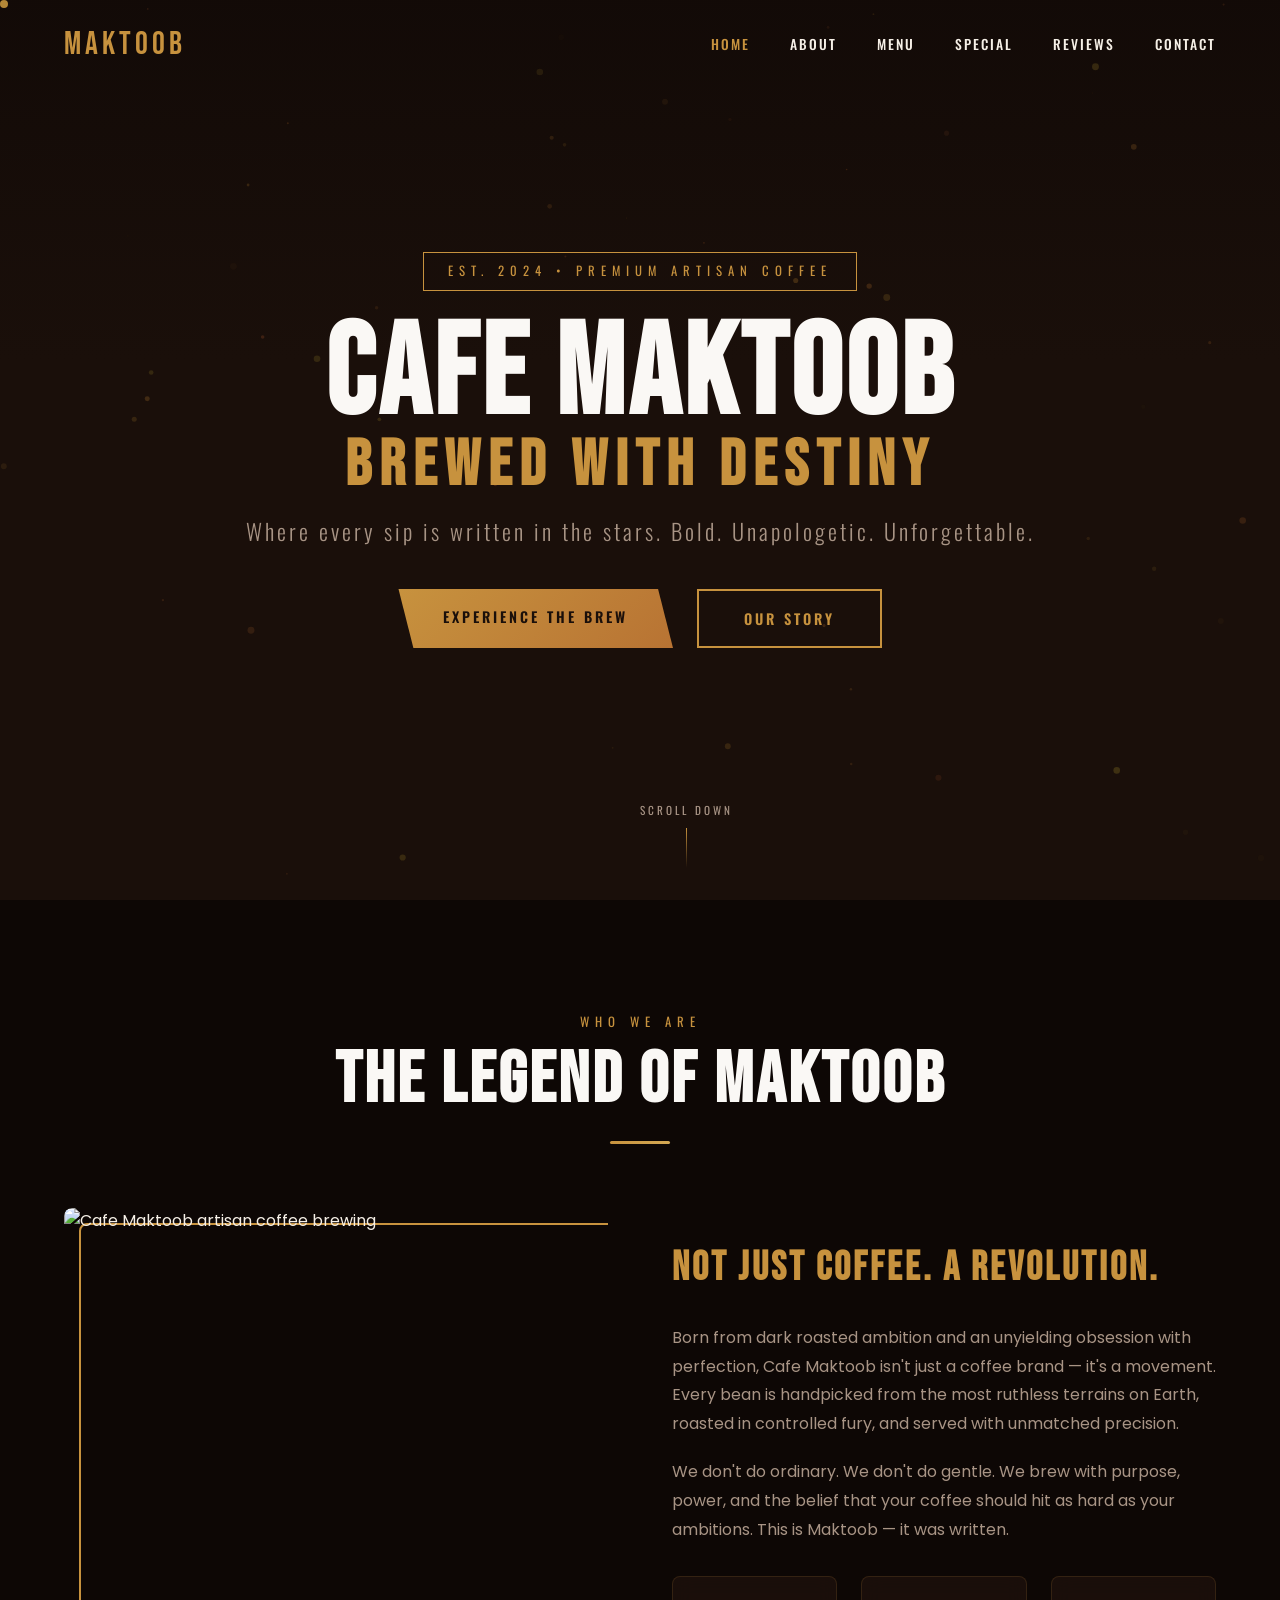
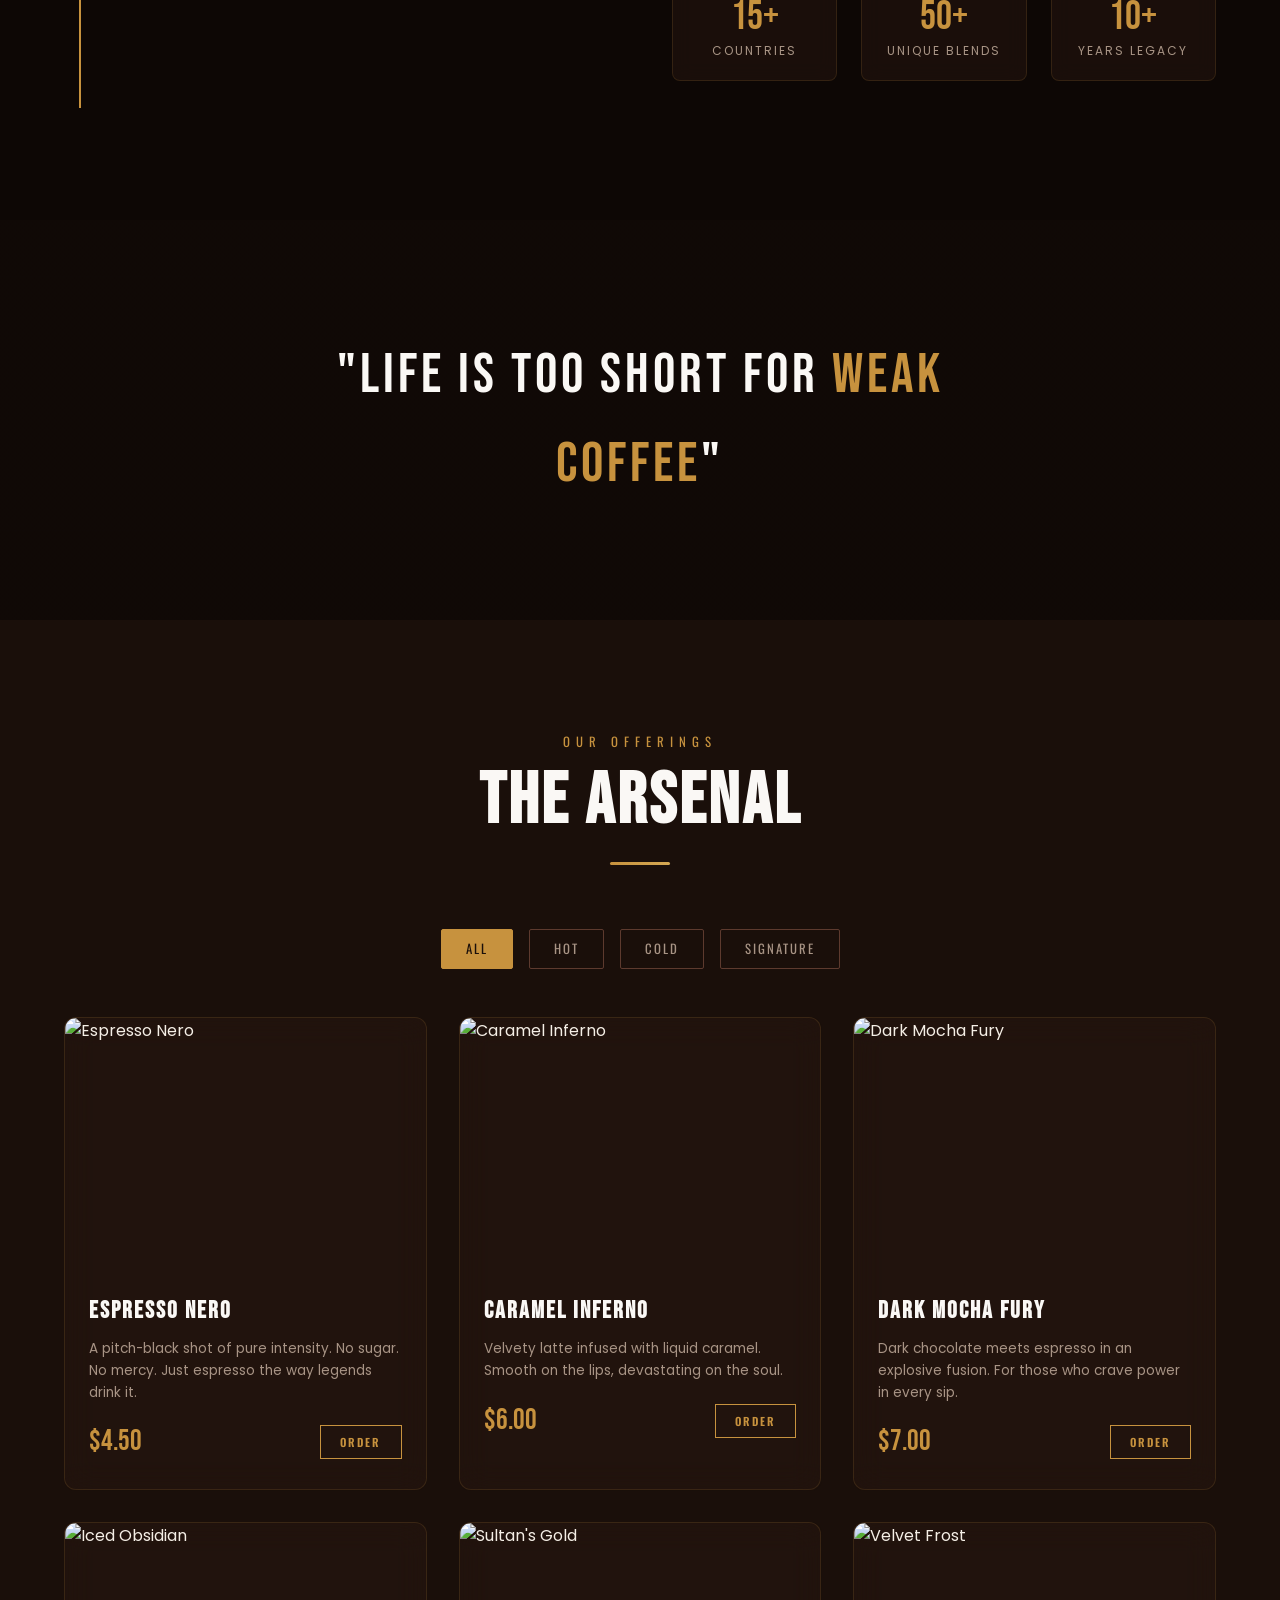
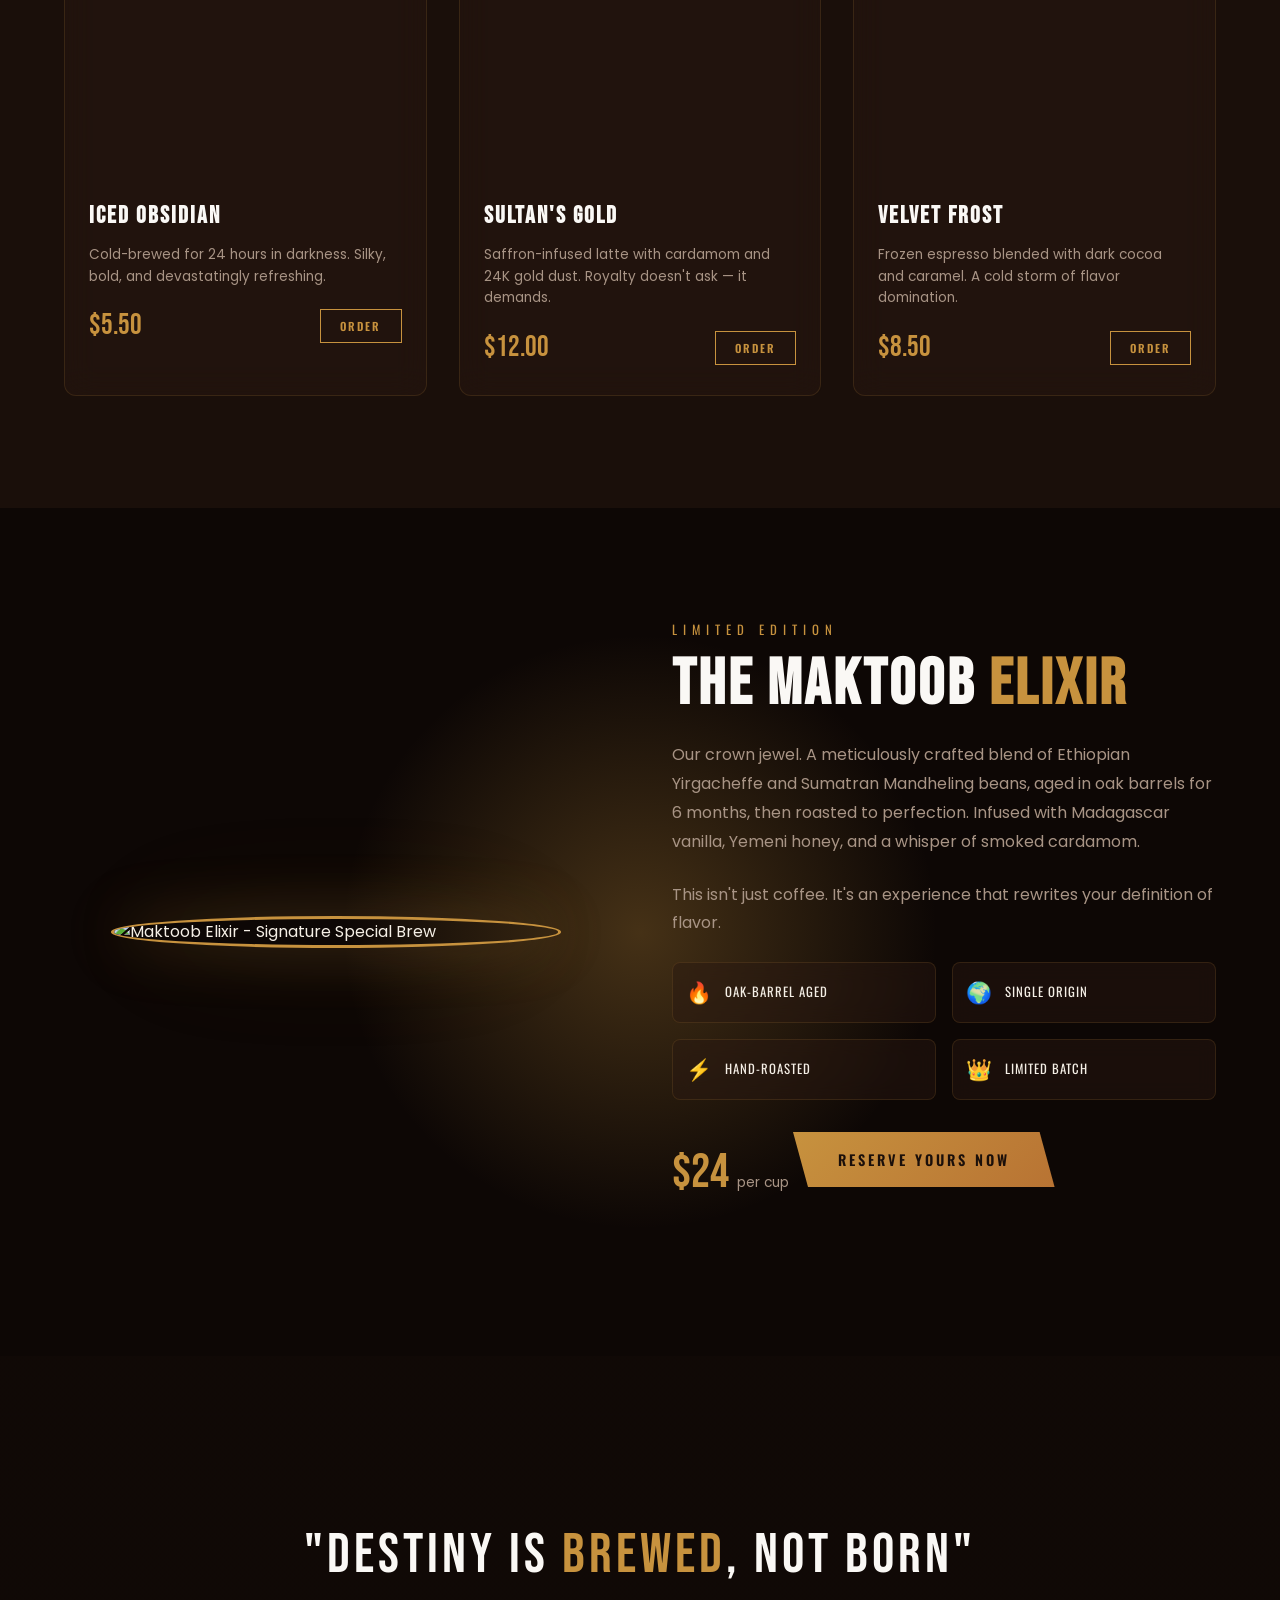
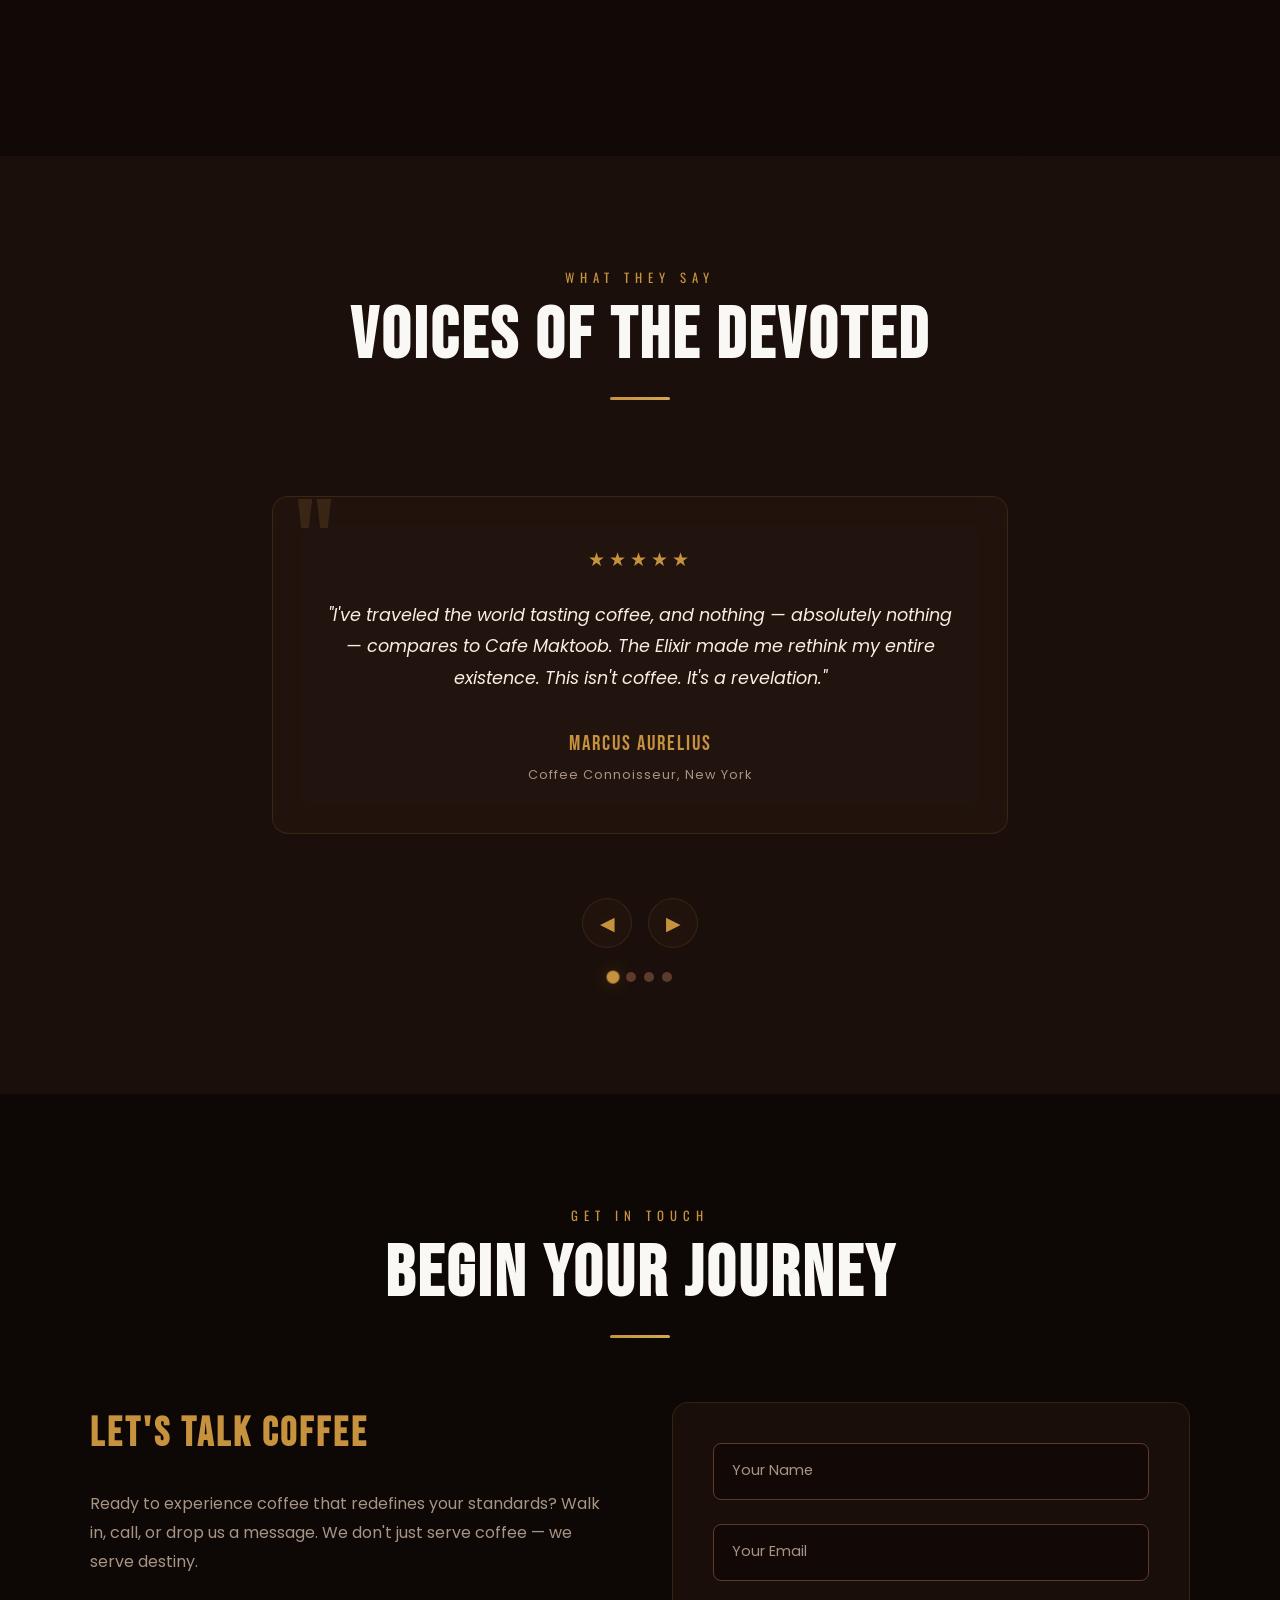
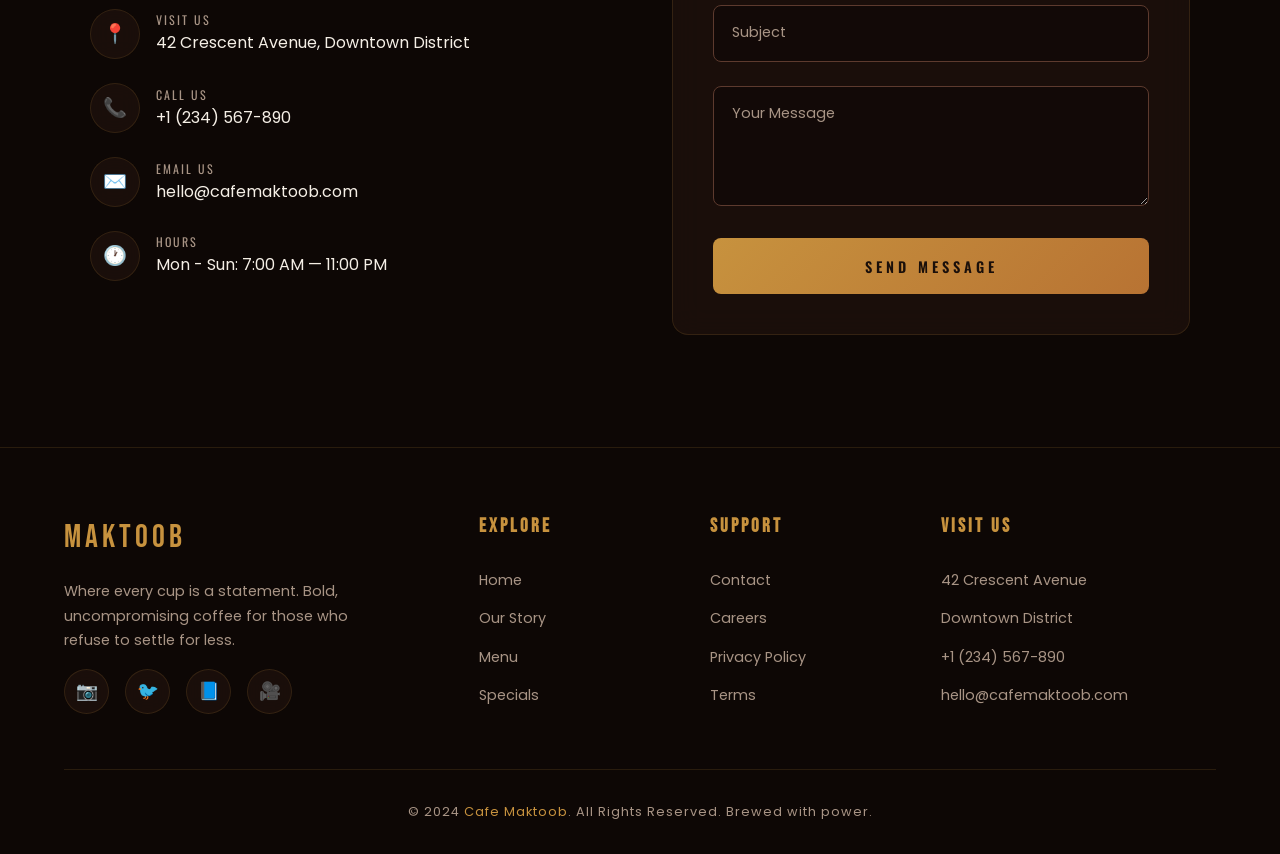
==== index.html @ bf913a77 "Add files via upload" ====
<!DOCTYPE html>
<html lang="en">
<head>
  <meta charset="UTF-8">
  <meta name="viewport" content="width=device-width, initial-scale=1.0">
  <title>Cafe Maktoob — Brewed With Destiny</title>
  <meta name="description" content="Cafe Maktoob — A premium luxury coffee brand. Experience bold, intense flavors brewed with destiny. Order now.">
  <link rel="stylesheet" href="styles.css">
  <link rel="icon" href="data:image/svg+xml,<svg xmlns='http://www.w3.org/2000/svg' viewBox='0 0 100 100'><text y='.9em' font-size='90'>☕</text></svg>">
</head>
<body>

  <!-- Loader -->
  <div class="loader-overlay" id="loader">
    <div class="loader-logo">Cafe Maktoob</div>
    <div class="loader-bar"></div>
  </div>

  <!-- Custom Cursor -->
  <div class="cursor-dot" id="cursorDot"></div>

  <!-- Particles -->
  <canvas id="particles-canvas"></canvas>

  <!-- Navbar -->
  <nav class="navbar" id="navbar">
    <a href="#" class="nav-logo">Maktoob</a>
    <div class="nav-links" id="navLinks">
      <a href="#home">Home</a>
      <a href="#about">About</a>
      <a href="#menu">Menu</a>
      <a href="#special">Special</a>
      <a href="#testimonials">Reviews</a>
      <a href="#contact">Contact</a>
    </div>
    <div class="menu-toggle" id="menuToggle">
      <span></span>
      <span></span>
      <span></span>
    </div>
  </nav>

  <!-- Hero Section -->
  <section class="hero" id="home">
    <div class="hero-bg">
      <img src="images/hero-coffee.png" alt="Premium coffee experience at Cafe Maktoob">
    </div>
    <div class="hero-overlay"></div>
    <div class="hero-content">
      <div class="hero-badge">Est. 2024 • Premium Artisan Coffee</div>
      <h1 class="hero-title">
        Cafe Maktoob
        <span>Brewed With Destiny</span>
      </h1>
      <p class="hero-tagline">Where every sip is written in the stars. Bold. Unapologetic. Unforgettable.</p>
      <div class="hero-buttons">
        <a href="#menu" class="btn btn-primary">Experience The Brew</a>
        <a href="#about" class="btn btn-outline">Our Story</a>
      </div>
    </div>
    <div class="scroll-indicator">
      <span>Scroll Down</span>
      <div class="scroll-line"></div>
    </div>
  </section>

  <!-- About Section -->
  <section class="section about" id="about">
    <div class="section-header reveal">
      <span class="section-label">Who We Are</span>
      <h2 class="section-title">The Legend of Maktoob</h2>
      <div class="section-divider"></div>
    </div>
    <div class="about-wrapper">
      <div class="about-image reveal-left">
        <img src="images/hero-coffee.png" alt="Cafe Maktoob artisan coffee brewing">
      </div>
      <div class="about-text reveal-right">
        <h3>Not Just Coffee. A Revolution.</h3>
        <p>Born from dark roasted ambition and an unyielding obsession with perfection, Cafe Maktoob isn't just a coffee brand — it's a movement. Every bean is handpicked from the most ruthless terrains on Earth, roasted in controlled fury, and served with unmatched precision.</p>
        <p>We don't do ordinary. We don't do gentle. We brew with purpose, power, and the belief that your coffee should hit as hard as your ambitions. This is Maktoob — it was written.</p>
        <div class="about-stats">
          <div class="stat-item reveal">
            <div class="stat-number" data-count="15">0</div>
            <div class="stat-label">Countries</div>
          </div>
          <div class="stat-item reveal">
            <div class="stat-number" data-count="50">0</div>
            <div class="stat-label">Unique Blends</div>
          </div>
          <div class="stat-item reveal">
            <div class="stat-number" data-count="10">0</div>
            <div class="stat-label">Years Legacy</div>
          </div>
        </div>
      </div>
    </div>
  </section>

  <!-- Parallax Divider -->
  <div class="parallax-divider">
    <div class="parallax-bg" id="parallax1"></div>
    <div class="parallax-content reveal">
      <p class="parallax-quote">"Life is too short for <span>weak coffee</span>"</p>
    </div>
  </div>

  <!-- Menu Section -->
  <section class="section menu" id="menu">
    <div class="section-header reveal">
      <span class="section-label">Our Offerings</span>
      <h2 class="section-title">The Arsenal</h2>
      <div class="section-divider"></div>
    </div>
    <div class="menu-filters reveal">
      <button class="filter-btn active" data-filter="all">All</button>
      <button class="filter-btn" data-filter="hot">Hot</button>
      <button class="filter-btn" data-filter="cold">Cold</button>
      <button class="filter-btn" data-filter="signature">Signature</button>
    </div>
    <div class="menu-grid">

      <div class="menu-card reveal" data-category="hot">
        <div class="menu-card-image">
          <img src="images/menu-espresso.png" alt="Espresso Nero">
          <div class="menu-card-overlay"></div>
        </div>
        <div class="menu-card-body">
          <h3>Espresso Nero</h3>
          <p>A pitch-black shot of pure intensity. No sugar. No mercy. Just espresso the way legends drink it.</p>
          <div class="menu-card-footer">
            <span class="menu-price">$4.50</span>
            <button class="menu-order-btn btn">Order</button>
          </div>
        </div>
      </div>

      <div class="menu-card reveal" data-category="hot">
        <div class="menu-card-image">
          <img src="images/menu-latte.png" alt="Caramel Inferno">
          <div class="menu-card-overlay"></div>
        </div>
        <div class="menu-card-body">
          <h3>Caramel Inferno</h3>
          <p>Velvety latte infused with liquid caramel. Smooth on the lips, devastating on the soul.</p>
          <div class="menu-card-footer">
            <span class="menu-price">$6.00</span>
            <button class="menu-order-btn btn">Order</button>
          </div>
        </div>
      </div>

      <div class="menu-card reveal" data-category="hot signature">
        <div class="menu-card-image">
          <img src="images/menu-mocha.png" alt="Dark Mocha Fury">
          <div class="menu-card-overlay"></div>
        </div>
        <div class="menu-card-body">
          <h3>Dark Mocha Fury</h3>
          <p>Dark chocolate meets espresso in an explosive fusion. For those who crave power in every sip.</p>
          <div class="menu-card-footer">
            <span class="menu-price">$7.00</span>
            <button class="menu-order-btn btn">Order</button>
          </div>
        </div>
      </div>

      <div class="menu-card reveal" data-category="cold">
        <div class="menu-card-image">
          <img src="images/menu-espresso.png" alt="Iced Obsidian">
          <div class="menu-card-overlay"></div>
        </div>
        <div class="menu-card-body">
          <h3>Iced Obsidian</h3>
          <p>Cold-brewed for 24 hours in darkness. Silky, bold, and devastatingly refreshing.</p>
          <div class="menu-card-footer">
            <span class="menu-price">$5.50</span>
            <button class="menu-order-btn btn">Order</button>
          </div>
        </div>
      </div>

      <div class="menu-card reveal" data-category="hot signature">
        <div class="menu-card-image">
          <img src="images/menu-latte.png" alt="Sultan's Gold">
          <div class="menu-card-overlay"></div>
        </div>
        <div class="menu-card-body">
          <h3>Sultan's Gold</h3>
          <p>Saffron-infused latte with cardamom and 24K gold dust. Royalty doesn't ask — it demands.</p>
          <div class="menu-card-footer">
            <span class="menu-price">$12.00</span>
            <button class="menu-order-btn btn">Order</button>
          </div>
        </div>
      </div>

      <div class="menu-card reveal" data-category="cold signature">
        <div class="menu-card-image">
          <img src="images/menu-mocha.png" alt="Velvet Frost">
          <div class="menu-card-overlay"></div>
        </div>
        <div class="menu-card-body">
          <h3>Velvet Frost</h3>
          <p>Frozen espresso blended with dark cocoa and caramel. A cold storm of flavor domination.</p>
          <div class="menu-card-footer">
            <span class="menu-price">$8.50</span>
            <button class="menu-order-btn btn">Order</button>
          </div>
        </div>
      </div>

    </div>
  </section>

  <!-- Special Brew Section -->
  <section class="section special-brew" id="special">
    <div class="special-wrapper">
      <div class="special-image reveal-left">
        <img src="images/special-brew.png" alt="Maktoob Elixir - Signature Special Brew">
      </div>
      <div class="special-info reveal-right">
        <span class="section-label">Limited Edition</span>
        <h2>The Maktoob <span>Elixir</span></h2>
        <p>Our crown jewel. A meticulously crafted blend of Ethiopian Yirgacheffe and Sumatran Mandheling beans, aged in oak barrels for 6 months, then roasted to perfection. Infused with Madagascar vanilla, Yemeni honey, and a whisper of smoked cardamom.</p>
        <p>This isn't just coffee. It's an experience that rewrites your definition of flavor.</p>
        <div class="special-features">
          <div class="feature-item">
            <span class="feature-icon">🔥</span>
            <span class="feature-text">Oak-Barrel Aged</span>
          </div>
          <div class="feature-item">
            <span class="feature-icon">🌍</span>
            <span class="feature-text">Single Origin</span>
          </div>
          <div class="feature-item">
            <span class="feature-icon">⚡</span>
            <span class="feature-text">Hand-Roasted</span>
          </div>
          <div class="feature-item">
            <span class="feature-icon">👑</span>
            <span class="feature-text">Limited Batch</span>
          </div>
        </div>
        <div class="special-price-tag">
          <span class="price">$24</span>
          <span class="label">per cup</span>
        </div>
        <a href="#contact" class="btn btn-primary">Reserve Yours Now</a>
      </div>
    </div>
  </section>

  <!-- Parallax Divider 2 -->
  <div class="parallax-divider">
    <div class="parallax-bg" id="parallax2"></div>
    <div class="parallax-content reveal">
      <p class="parallax-quote">"Destiny is <span>brewed</span>, not born"</p>
    </div>
  </div>

  <!-- Testimonials Section -->
  <section class="section testimonials" id="testimonials">
    <div class="section-header reveal">
      <span class="section-label">What They Say</span>
      <h2 class="section-title">Voices of the Devoted</h2>
      <div class="section-divider"></div>
    </div>
    <div class="testimonial-carousel reveal">
      <div class="testimonial-track">
        <div class="testimonial-slides" id="testimonialSlides">

          <div class="testimonial-slide">
            <div class="testimonial-card">
              <div class="testimonial-stars">★★★★★</div>
              <p class="testimonial-text">"I've traveled the world tasting coffee, and nothing — absolutely nothing — compares to Cafe Maktoob. The Elixir made me rethink my entire existence. This isn't coffee. It's a revelation."</p>
              <div class="testimonial-author">
                <span class="testimonial-name">Marcus Aurelius</span>
                <span class="testimonial-role">Coffee Connoisseur, New York</span>
              </div>
            </div>
          </div>

          <div class="testimonial-slide">
            <div class="testimonial-card">
              <div class="testimonial-stars">★★★★★</div>
              <p class="testimonial-text">"The Sultan's Gold is absolutely otherworldly. The saffron and gold dust aren't just aesthetic — they transform the entire flavor profile. Cafe Maktoob understands that coffee is art."</p>
              <div class="testimonial-author">
                <span class="testimonial-name">Amira Hassan</span>
                <span class="testimonial-role">Food Critic, Dubai</span>
              </div>
            </div>
          </div>

          <div class="testimonial-slide">
            <div class="testimonial-card">
              <div class="testimonial-stars">★★★★★</div>
              <p class="testimonial-text">"After one cup of Espresso Nero, I signed three deals, ran a marathon, and wrote a novel. Okay, maybe not. But that's exactly how it made me feel. Absolutely devastating."</p>
              <div class="testimonial-author">
                <span class="testimonial-name">James Kingsley</span>
                <span class="testimonial-role">CEO & Entrepreneur, London</span>
              </div>
            </div>
          </div>

          <div class="testimonial-slide">
            <div class="testimonial-card">
              <div class="testimonial-stars">★★★★★</div>
              <p class="testimonial-text">"The Dark Mocha Fury is dangerously good. I've ordered it seven times this week. My barista knows my name, my order, and my deepest secrets. This is more than a cafe — it's family."</p>
              <div class="testimonial-author">
                <span class="testimonial-name">Sofia Castellano</span>
                <span class="testimonial-role">Artist, Milan</span>
              </div>
            </div>
          </div>

        </div>
      </div>
      <div class="carousel-controls">
        <button class="carousel-btn" id="prevBtn" aria-label="Previous testimonial">◀</button>
        <button class="carousel-btn" id="nextBtn" aria-label="Next testimonial">▶</button>
      </div>
      <div class="carousel-dots" id="carouselDots"></div>
    </div>
  </section>

  <!-- Contact Section -->
  <section class="section contact" id="contact">
    <div class="section-header reveal">
      <span class="section-label">Get In Touch</span>
      <h2 class="section-title">Begin Your Journey</h2>
      <div class="section-divider"></div>
    </div>
    <div class="contact-wrapper">
      <div class="contact-info reveal-left">
        <h3>Let's Talk Coffee</h3>
        <p>Ready to experience coffee that redefines your standards? Walk in, call, or drop us a message. We don't just serve coffee — we serve destiny.</p>
        <div class="contact-detail">
          <div class="contact-icon">📍</div>
          <div class="contact-detail-text">
            <span>Visit Us</span>
            <p>42 Crescent Avenue, Downtown District</p>
          </div>
        </div>
        <div class="contact-detail">
          <div class="contact-icon">📞</div>
          <div class="contact-detail-text">
            <span>Call Us</span>
            <a href="tel:+1234567890">+1 (234) 567-890</a>
          </div>
        </div>
        <div class="contact-detail">
          <div class="contact-icon">✉️</div>
          <div class="contact-detail-text">
            <span>Email Us</span>
            <a href="mailto:hello@cafemaktoob.com">hello@cafemaktoob.com</a>
          </div>
        </div>
        <div class="contact-detail">
          <div class="contact-icon">🕐</div>
          <div class="contact-detail-text">
            <span>Hours</span>
            <p>Mon - Sun: 7:00 AM — 11:00 PM</p>
          </div>
        </div>
      </div>
      <div class="contact-form-wrapper reveal-right">
        <form class="contact-form" id="contactForm">
          <div class="form-group">
            <input type="text" id="formName" placeholder=" " required>
            <label for="formName">Your Name</label>
          </div>
          <div class="form-group">
            <input type="email" id="formEmail" placeholder=" " required>
            <label for="formEmail">Your Email</label>
          </div>
          <div class="form-group">
            <input type="text" id="formSubject" placeholder=" ">
            <label for="formSubject">Subject</label>
          </div>
          <div class="form-group">
            <textarea id="formMessage" placeholder=" " required></textarea>
            <label for="formMessage">Your Message</label>
          </div>
          <button type="submit" class="submit-btn btn">Send Message</button>
        </form>
      </div>
    </div>
  </section>

  <!-- Footer -->
  <footer class="footer" id="footer">
    <div class="footer-grid">
      <div class="footer-brand">
        <a href="#" class="nav-logo">Maktoob</a>
        <p>Where every cup is a statement. Bold, uncompromising coffee for those who refuse to settle for less.</p>
        <div class="footer-social">
          <a href="#" class="social-icon" aria-label="Instagram">📷</a>
          <a href="#" class="social-icon" aria-label="Twitter">🐦</a>
          <a href="#" class="social-icon" aria-label="Facebook">📘</a>
          <a href="#" class="social-icon" aria-label="YouTube">🎥</a>
        </div>
      </div>
      <div class="footer-column">
        <h4>Explore</h4>
        <ul>
          <li><a href="#home">Home</a></li>
          <li><a href="#about">Our Story</a></li>
          <li><a href="#menu">Menu</a></li>
          <li><a href="#special">Specials</a></li>
        </ul>
      </div>
      <div class="footer-column">
        <h4>Support</h4>
        <ul>
          <li><a href="#contact">Contact</a></li>
          <li><a href="#">Careers</a></li>
          <li><a href="#">Privacy Policy</a></li>
          <li><a href="#">Terms</a></li>
        </ul>
      </div>
      <div class="footer-column">
        <h4>Visit Us</h4>
        <ul>
          <li><a href="#">42 Crescent Avenue</a></li>
          <li><a href="#">Downtown District</a></li>
          <li><a href="tel:+1234567890">+1 (234) 567-890</a></li>
          <li><a href="mailto:hello@cafemaktoob.com">hello@cafemaktoob.com</a></li>
        </ul>
      </div>
    </div>
    <div class="footer-bottom">
      <p>&copy; 2024 <span class="caramel">Cafe Maktoob</span>. All Rights Reserved. Brewed with power.</p>
    </div>
  </footer>

  <!-- Back to Top -->
  <button class="back-to-top" id="backToTop" aria-label="Back to top">↑</button>

  <script src="script.js"></script>
</body>
</html>
---- styles.css ----
/* ========================================
   CAFE MAKTOOB — Premium Coffee Brand CSS
   ======================================== */

@import url('https://fonts.googleapis.com/css2?family=Bebas+Neue&family=Poppins:wght@300;400;500;600;700;800;900&family=Oswald:wght@400;500;600;700&display=swap');

/* ── CSS Custom Properties ── */
:root {
  --dark-chocolate: #1a0f0a;
  --espresso: #2c1a12;
  --mocha: #3e2723;
  --burnt-umber: #5d3a2e;
  --caramel: #c7923e;
  --copper: #b87333;
  --gold-accent: #d4a853;
  --cream: #f5efe6;
  --off-white: #faf8f5;
  --warm-gray: #a89485;
  --deep-black: #0d0705;
  --glass-bg: rgba(44, 26, 18, 0.45);
  --glass-border: rgba(199, 146, 62, 0.15);
  --shadow-dark: rgba(0, 0, 0, 0.5);
  --shadow-caramel: rgba(199, 146, 62, 0.3);
  --font-heading: 'Bebas Neue', 'Oswald', sans-serif;
  --font-body: 'Poppins', sans-serif;
  --font-accent: 'Oswald', sans-serif;
  --transition-smooth: all 0.4s cubic-bezier(0.25, 0.46, 0.45, 0.94);
  --transition-bounce: all 0.5s cubic-bezier(0.68, -0.55, 0.265, 1.55);
}

/* ── Reset & Base ── */
*, *::before, *::after {
  margin: 0;
  padding: 0;
  box-sizing: border-box;
}

html {
  scroll-behavior: smooth;
  font-size: 16px;
  overflow-x: hidden;
}

body {
  font-family: var(--font-body);
  background: var(--dark-chocolate);
  color: var(--cream);
  line-height: 1.6;
  overflow-x: hidden;
  -webkit-font-smoothing: antialiased;
  -moz-osx-font-smoothing: grayscale;
}

::selection {
  background: var(--caramel);
  color: var(--dark-chocolate);
}

img {
  max-width: 100%;
  height: auto;
  display: block;
}

a {
  text-decoration: none;
  color: inherit;
}

ul { list-style: none; }

/* ── Animated Loader ── */
.loader-overlay {
  position: fixed;
  inset: 0;
  background: var(--deep-black);
  z-index: 10000;
  display: flex;
  flex-direction: column;
  align-items: center;
  justify-content: center;
  transition: opacity 0.8s ease, visibility 0.8s ease;
}

.loader-overlay.hidden {
  opacity: 0;
  visibility: hidden;
  pointer-events: none;
}

.loader-logo {
  font-family: var(--font-heading);
  font-size: 3rem;
  color: var(--caramel);
  letter-spacing: 6px;
  text-transform: uppercase;
  margin-bottom: 2rem;
  animation: loaderPulse 1.5s ease-in-out infinite;
}

.loader-bar {
  width: 200px;
  height: 3px;
  background: var(--espresso);
  border-radius: 3px;
  overflow: hidden;
  position: relative;
}

.loader-bar::after {
  content: '';
  position: absolute;
  top: 0;
  left: -100%;
  width: 100%;
  height: 100%;
  background: linear-gradient(90deg, transparent, var(--caramel), var(--gold-accent), transparent);
  animation: loaderSlide 1.2s ease-in-out infinite;
}

@keyframes loaderPulse {
  0%, 100% { opacity: 0.5; transform: scale(1); }
  50% { opacity: 1; transform: scale(1.05); }
}

@keyframes loaderSlide {
  0% { left: -100%; }
  100% { left: 100%; }
}

/* ── Particles Canvas ── */
#particles-canvas {
  position: fixed;
  inset: 0;
  z-index: 0;
  pointer-events: none;
}

/* ── Navbar ── */
.navbar {
  position: fixed;
  top: 0;
  left: 0;
  width: 100%;
  z-index: 1000;
  padding: 1.2rem 5%;
  display: flex;
  align-items: center;
  justify-content: space-between;
  transition: var(--transition-smooth);
  background: transparent;
}

.navbar.scrolled {
  background: rgba(13, 7, 5, 0.92);
  backdrop-filter: blur(20px);
  -webkit-backdrop-filter: blur(20px);
  padding: 0.8rem 5%;
  box-shadow: 0 4px 30px rgba(0, 0, 0, 0.4);
  border-bottom: 1px solid var(--glass-border);
}

.nav-logo {
  font-family: var(--font-heading);
  font-size: 2rem;
  color: var(--caramel);
  letter-spacing: 4px;
  text-transform: uppercase;
  position: relative;
}

.nav-logo::after {
  content: '';
  position: absolute;
  bottom: -2px;
  left: 0;
  width: 0;
  height: 2px;
  background: var(--gold-accent);
  transition: width 0.4s ease;
}

.nav-logo:hover::after {
  width: 100%;
}

.nav-links {
  display: flex;
  gap: 2.5rem;
  align-items: center;
}

.nav-links a {
  font-family: var(--font-accent);
  font-size: 0.85rem;
  font-weight: 500;
  letter-spacing: 2px;
  text-transform: uppercase;
  color: var(--cream);
  position: relative;
  padding: 0.3rem 0;
  transition: color 0.3s ease;
}

.nav-links a::after {
  content: '';
  position: absolute;
  bottom: 0;
  left: 50%;
  width: 0;
  height: 2px;
  background: var(--caramel);
  transition: all 0.3s ease;
  transform: translateX(-50%);
}

.nav-links a:hover {
  color: var(--caramel);
}

.nav-links a:hover::after {
  width: 100%;
}

/* Mobile Menu Toggle */
.menu-toggle {
  display: none;
  flex-direction: column;
  gap: 5px;
  cursor: pointer;
  z-index: 1001;
  padding: 5px;
}

.menu-toggle span {
  width: 28px;
  height: 2px;
  background: var(--cream);
  transition: var(--transition-smooth);
  border-radius: 2px;
}

.menu-toggle.active span:nth-child(1) {
  transform: rotate(45deg) translate(5px, 5px);
}

.menu-toggle.active span:nth-child(2) {
  opacity: 0;
}

.menu-toggle.active span:nth-child(3) {
  transform: rotate(-45deg) translate(5px, -5px);
}

/* ── Hero Section ── */
.hero {
  position: relative;
  min-height: 100vh;
  display: flex;
  align-items: center;
  justify-content: center;
  text-align: center;
  overflow: hidden;
}

.hero-bg {
  position: absolute;
  inset: 0;
  z-index: -2;
}

.hero-bg img {
  width: 100%;
  height: 100%;
  object-fit: cover;
  filter: brightness(0.3) saturate(0.8);
  transform: scale(1.1);
  transition: transform 8s ease;
}

.hero:hover .hero-bg img {
  transform: scale(1);
}

.hero-overlay {
  position: absolute;
  inset: 0;
  background: linear-gradient(
    180deg,
    rgba(13, 7, 5, 0.6) 0%,
    rgba(26, 15, 10, 0.5) 40%,
    rgba(26, 15, 10, 0.85) 100%
  );
  z-index: -1;
}

.hero-content {
  max-width: 900px;
  padding: 0 2rem;
  z-index: 1;
}

.hero-badge {
  display: inline-block;
  font-family: var(--font-accent);
  font-size: 0.8rem;
  letter-spacing: 6px;
  text-transform: uppercase;
  color: var(--caramel);
  border: 1px solid var(--caramel);
  padding: 0.5rem 1.5rem;
  margin-bottom: 1.5rem;
  opacity: 0;
  transform: translateY(20px);
  animation: fadeUp 0.8s ease 1.5s forwards;
}

.hero-title {
  font-family: var(--font-heading);
  font-size: clamp(3.5rem, 10vw, 8rem);
  line-height: 0.95;
  letter-spacing: 4px;
  text-transform: uppercase;
  color: var(--off-white);
  margin-bottom: 1rem;
  opacity: 0;
  transform: translateY(40px);
  animation: fadeUp 1s ease 1.8s forwards;
}

.hero-title span {
  display: block;
  color: var(--caramel);
  font-size: 0.5em;
  letter-spacing: 8px;
}

.hero-tagline {
  font-family: var(--font-accent);
  font-size: clamp(1rem, 2.5vw, 1.4rem);
  font-weight: 300;
  letter-spacing: 3px;
  color: var(--warm-gray);
  margin-bottom: 2.5rem;
  opacity: 0;
  transform: translateY(30px);
  animation: fadeUp 0.8s ease 2.1s forwards;
}

@keyframes fadeUp {
  to {
    opacity: 1;
    transform: translateY(0);
  }
}

/* ── Buttons ── */
.btn {
  display: inline-block;
  font-family: var(--font-accent);
  font-size: 0.9rem;
  font-weight: 600;
  letter-spacing: 3px;
  text-transform: uppercase;
  padding: 1rem 2.8rem;
  border: none;
  cursor: pointer;
  position: relative;
  overflow: hidden;
  transition: var(--transition-smooth);
}

.btn-primary {
  background: linear-gradient(135deg, var(--caramel), var(--copper));
  color: var(--dark-chocolate);
  clip-path: polygon(0 0, calc(100% - 15px) 0, 100% 100%, 15px 100%);
}

.btn-primary:hover {
  transform: translateY(-3px);
  box-shadow: 0 10px 40px var(--shadow-caramel);
  filter: brightness(1.1);
}

.btn-outline {
  background: transparent;
  color: var(--caramel);
  border: 2px solid var(--caramel);
}

.btn-outline:hover {
  background: var(--caramel);
  color: var(--dark-chocolate);
  transform: translateY(-3px);
  box-shadow: 0 10px 40px var(--shadow-caramel);
}

.btn .ripple {
  position: absolute;
  border-radius: 50%;
  background: rgba(255, 255, 255, 0.4);
  transform: scale(0);
  animation: rippleEffect 0.7s ease-out;
  pointer-events: none;
}

@keyframes rippleEffect {
  to {
    transform: scale(4);
    opacity: 0;
  }
}

.hero-buttons {
  display: flex;
  gap: 1.5rem;
  justify-content: center;
  flex-wrap: wrap;
  opacity: 0;
  transform: translateY(30px);
  animation: fadeUp 0.8s ease 2.4s forwards;
}

.scroll-indicator {
  position: absolute;
  bottom: 2rem;
  left: 50%;
  transform: translateX(-50%);
  display: flex;
  flex-direction: column;
  align-items: center;
  gap: 0.5rem;
  opacity: 0;
  animation: fadeUp 0.8s ease 3s forwards;
}

.scroll-indicator span {
  font-family: var(--font-accent);
  font-size: 0.7rem;
  letter-spacing: 3px;
  text-transform: uppercase;
  color: var(--warm-gray);
}

.scroll-line {
  width: 1px;
  height: 40px;
  background: linear-gradient(to bottom, var(--caramel), transparent);
  animation: scrollPulse 2s ease-in-out infinite;
}

@keyframes scrollPulse {
  0%, 100% { opacity: 0.3; transform: scaleY(1); }
  50% { opacity: 1; transform: scaleY(1.3); }
}

/* ── Section Shared ── */
.section {
  position: relative;
  padding: 7rem 5%;
  z-index: 1;
}

.section-header {
  text-align: center;
  margin-bottom: 4rem;
}

.section-label {
  font-family: var(--font-accent);
  font-size: 0.8rem;
  letter-spacing: 6px;
  text-transform: uppercase;
  color: var(--caramel);
  margin-bottom: 0.8rem;
  display: block;
}

.section-title {
  font-family: var(--font-heading);
  font-size: clamp(2.5rem, 6vw, 4.5rem);
  letter-spacing: 3px;
  text-transform: uppercase;
  color: var(--off-white);
  line-height: 1;
}

.section-divider {
  width: 60px;
  height: 3px;
  background: linear-gradient(90deg, var(--caramel), var(--gold-accent));
  margin: 1.5rem auto 0;
  border-radius: 3px;
}

/* ── Reveal Animation ── */
.reveal {
  opacity: 0;
  transform: translateY(50px);
  transition: opacity 0.8s ease, transform 0.8s ease;
}

.reveal.active {
  opacity: 1;
  transform: translateY(0);
}

.reveal-left {
  opacity: 0;
  transform: translateX(-60px);
  transition: opacity 0.8s ease, transform 0.8s ease;
}

.reveal-left.active {
  opacity: 1;
  transform: translateX(0);
}

.reveal-right {
  opacity: 0;
  transform: translateX(60px);
  transition: opacity 0.8s ease, transform 0.8s ease;
}

.reveal-right.active {
  opacity: 1;
  transform: translateX(0);
}

/* ── About Section ── */
.about {
  background: var(--deep-black);
  overflow: hidden;
}

.about-wrapper {
  display: grid;
  grid-template-columns: 1fr 1fr;
  gap: 4rem;
  max-width: 1200px;
  margin: 0 auto;
  align-items: center;
}

.about-image {
  position: relative;
  border-radius: 8px;
  overflow: hidden;
}

.about-image img {
  width: 100%;
  height: 500px;
  object-fit: cover;
  border-radius: 8px;
  transition: transform 0.6s ease;
}

.about-image:hover img {
  transform: scale(1.05);
}

.about-image::after {
  content: '';
  position: absolute;
  inset: 0;
  border: 2px solid var(--caramel);
  border-radius: 8px;
  transform: translate(15px, 15px);
  z-index: -1;
  transition: transform 0.4s ease;
}

.about-image:hover::after {
  transform: translate(8px, 8px);
}

.about-text h3 {
  font-family: var(--font-heading);
  font-size: 2.5rem;
  letter-spacing: 3px;
  text-transform: uppercase;
  color: var(--caramel);
  margin-bottom: 1.5rem;
}

.about-text p {
  font-size: 1rem;
  line-height: 1.8;
  color: var(--warm-gray);
  margin-bottom: 1.2rem;
}

.about-stats {
  display: grid;
  grid-template-columns: repeat(3, 1fr);
  gap: 1.5rem;
  margin-top: 2rem;
}

.stat-item {
  text-align: center;
  padding: 1.2rem;
  background: var(--glass-bg);
  border: 1px solid var(--glass-border);
  border-radius: 8px;
  backdrop-filter: blur(10px);
  -webkit-backdrop-filter: blur(10px);
}

.stat-number {
  font-family: var(--font-heading);
  font-size: 2.5rem;
  color: var(--caramel);
  line-height: 1;
}

.stat-label {
  font-size: 0.75rem;
  letter-spacing: 2px;
  text-transform: uppercase;
  color: var(--warm-gray);
  margin-top: 0.3rem;
}

/* ── Parallax Divider ── */
.parallax-divider {
  height: 400px;
  position: relative;
  overflow: hidden;
  display: flex;
  align-items: center;
  justify-content: center;
}

.parallax-bg {
  position: absolute;
  inset: -50% 0;
  background: linear-gradient(rgba(13, 7, 5, 0.7), rgba(13, 7, 5, 0.7)),
    url('images/hero-coffee.png') center/cover no-repeat;
  will-change: transform;
}

.parallax-content {
  position: relative;
  z-index: 1;
  text-align: center;
}

.parallax-quote {
  font-family: var(--font-heading);
  font-size: clamp(2rem, 5vw, 3.5rem);
  letter-spacing: 4px;
  text-transform: uppercase;
  color: var(--off-white);
  max-width: 700px;
}

.parallax-quote span {
  color: var(--caramel);
}

/* ── Menu Section ── */
.menu {
  background: var(--dark-chocolate);
}

.menu-filters {
  display: flex;
  justify-content: center;
  gap: 1rem;
  margin-bottom: 3rem;
  flex-wrap: wrap;
}

.filter-btn {
  font-family: var(--font-accent);
  font-size: 0.8rem;
  letter-spacing: 2px;
  text-transform: uppercase;
  padding: 0.6rem 1.5rem;
  background: transparent;
  border: 1px solid var(--burnt-umber);
  color: var(--warm-gray);
  cursor: pointer;
  transition: var(--transition-smooth);
  border-radius: 2px;
}

.filter-btn:hover,
.filter-btn.active {
  background: var(--caramel);
  border-color: var(--caramel);
  color: var(--dark-chocolate);
}

.menu-grid {
  display: grid;
  grid-template-columns: repeat(auto-fill, minmax(320px, 1fr));
  gap: 2rem;
  max-width: 1200px;
  margin: 0 auto;
}

.menu-card {
  background: var(--glass-bg);
  border: 1px solid var(--glass-border);
  border-radius: 12px;
  overflow: hidden;
  backdrop-filter: blur(15px);
  -webkit-backdrop-filter: blur(15px);
  transition: var(--transition-smooth);
  position: relative;
}

.menu-card:hover {
  transform: translateY(-10px) scale(1.02);
  box-shadow: 0 20px 60px rgba(0, 0, 0, 0.4), 0 0 30px var(--shadow-caramel);
  border-color: var(--caramel);
}

.menu-card-image {
  height: 250px;
  overflow: hidden;
  position: relative;
}

.menu-card-image img {
  width: 100%;
  height: 100%;
  object-fit: cover;
  transition: transform 0.6s ease;
}

.menu-card:hover .menu-card-image img {
  transform: scale(1.1);
}

.menu-card-overlay {
  position: absolute;
  inset: 0;
  background: linear-gradient(to top, rgba(13, 7, 5, 0.8), transparent);
  opacity: 0;
  transition: opacity 0.4s ease;
}

.menu-card:hover .menu-card-overlay {
  opacity: 1;
}

.menu-card-body {
  padding: 1.5rem;
}

.menu-card-body h3 {
  font-family: var(--font-heading);
  font-size: 1.5rem;
  letter-spacing: 2px;
  text-transform: uppercase;
  color: var(--off-white);
  margin-bottom: 0.5rem;
}

.menu-card-body p {
  font-size: 0.85rem;
  color: var(--warm-gray);
  margin-bottom: 1rem;
  line-height: 1.6;
}

.menu-card-footer {
  display: flex;
  justify-content: space-between;
  align-items: center;
}

.menu-price {
  font-family: var(--font-heading);
  font-size: 1.8rem;
  color: var(--caramel);
}

.menu-order-btn {
  font-family: var(--font-accent);
  font-size: 0.7rem;
  letter-spacing: 2px;
  text-transform: uppercase;
  padding: 0.5rem 1.2rem;
  background: transparent;
  border: 1px solid var(--caramel);
  color: var(--caramel);
  cursor: pointer;
  transition: var(--transition-smooth);
  position: relative;
  overflow: hidden;
}

.menu-order-btn:hover {
  background: var(--caramel);
  color: var(--dark-chocolate);
}

/* ── Special Brew Section ── */
.special-brew {
  background: var(--deep-black);
  overflow: hidden;
  position: relative;
}

.special-brew::before {
  content: '';
  position: absolute;
  top: 50%;
  left: 50%;
  width: 600px;
  height: 600px;
  background: radial-gradient(circle, var(--shadow-caramel), transparent 70%);
  transform: translate(-50%, -50%);
  pointer-events: none;
  animation: spotlightPulse 4s ease-in-out infinite;
}

@keyframes spotlightPulse {
  0%, 100% { opacity: 0.3; transform: translate(-50%, -50%) scale(1); }
  50% { opacity: 0.6; transform: translate(-50%, -50%) scale(1.1); }
}

.special-wrapper {
  display: grid;
  grid-template-columns: 1fr 1fr;
  gap: 4rem;
  max-width: 1200px;
  margin: 0 auto;
  align-items: center;
  position: relative;
  z-index: 1;
}

.special-image {
  position: relative;
}

.special-image img {
  width: 100%;
  max-width: 450px;
  border-radius: 50%;
  border: 3px solid var(--caramel);
  box-shadow: 0 0 60px var(--shadow-caramel), 0 0 120px rgba(199, 146, 62, 0.1);
  animation: floatBrew 6s ease-in-out infinite;
  margin: 0 auto;
}

@keyframes floatBrew {
  0%, 100% { transform: translateY(0); }
  50% { transform: translateY(-15px); }
}

.special-info {
  position: relative;
}

.special-info .section-label {
  text-align: left;
}

.special-info h2 {
  font-family: var(--font-heading);
  font-size: clamp(2.5rem, 5vw, 4rem);
  letter-spacing: 3px;
  text-transform: uppercase;
  color: var(--off-white);
  line-height: 1;
  margin-bottom: 1.5rem;
}

.special-info h2 span {
  color: var(--caramel);
}

.special-info p {
  font-size: 1rem;
  line-height: 1.8;
  color: var(--warm-gray);
  margin-bottom: 1.5rem;
}

.special-features {
  display: grid;
  grid-template-columns: 1fr 1fr;
  gap: 1rem;
  margin-bottom: 2rem;
}

.feature-item {
  display: flex;
  align-items: center;
  gap: 0.8rem;
  padding: 0.8rem;
  background: var(--glass-bg);
  border: 1px solid var(--glass-border);
  border-radius: 8px;
  backdrop-filter: blur(10px);
  -webkit-backdrop-filter: blur(10px);
}

.feature-icon {
  font-size: 1.3rem;
}

.feature-text {
  font-family: var(--font-accent);
  font-size: 0.8rem;
  letter-spacing: 1px;
  text-transform: uppercase;
  color: var(--cream);
}

.special-price-tag {
  display: inline-flex;
  align-items: baseline;
  gap: 0.5rem;
  margin-bottom: 2rem;
}

.special-price-tag .price {
  font-family: var(--font-heading);
  font-size: 3rem;
  color: var(--caramel);
}

.special-price-tag .label {
  font-size: 0.85rem;
  color: var(--warm-gray);
}

/* ── Testimonials Section ── */
.testimonials {
  background: var(--dark-chocolate);
  overflow: hidden;
}

.testimonial-carousel {
  max-width: 800px;
  margin: 0 auto;
  position: relative;
}

.testimonial-track {
  overflow: hidden;
}

.testimonial-slides {
  display: flex;
  transition: transform 0.6s cubic-bezier(0.25, 0.46, 0.45, 0.94);
}

.testimonial-slide {
  min-width: 100%;
  padding: 2rem;
  text-align: center;
}

.testimonial-card {
  background: var(--glass-bg);
  border: 1px solid var(--glass-border);
  border-radius: 16px;
  padding: 3rem;
  backdrop-filter: blur(15px);
  -webkit-backdrop-filter: blur(15px);
  position: relative;
}

.testimonial-card::before {
  content: '"';
  font-family: var(--font-heading);
  font-size: 8rem;
  color: var(--caramel);
  opacity: 0.15;
  position: absolute;
  top: -10px;
  left: 20px;
  line-height: 1;
}

.testimonial-stars {
  color: var(--caramel);
  font-size: 1.2rem;
  margin-bottom: 1.5rem;
  letter-spacing: 4px;
}

.testimonial-text {
  font-size: 1.1rem;
  line-height: 1.8;
  color: var(--cream);
  font-style: italic;
  margin-bottom: 2rem;
}

.testimonial-author {
  display: flex;
  flex-direction: column;
  align-items: center;
  gap: 0.3rem;
}

.testimonial-name {
  font-family: var(--font-heading);
  font-size: 1.3rem;
  letter-spacing: 2px;
  color: var(--caramel);
  text-transform: uppercase;
}

.testimonial-role {
  font-size: 0.8rem;
  color: var(--warm-gray);
  letter-spacing: 1px;
}

.carousel-controls {
  display: flex;
  justify-content: center;
  gap: 1rem;
  margin-top: 2rem;
}

.carousel-btn {
  width: 50px;
  height: 50px;
  background: var(--glass-bg);
  border: 1px solid var(--glass-border);
  color: var(--caramel);
  font-size: 1.2rem;
  cursor: pointer;
  display: flex;
  align-items: center;
  justify-content: center;
  border-radius: 50%;
  transition: var(--transition-smooth);
  backdrop-filter: blur(10px);
  -webkit-backdrop-filter: blur(10px);
}

.carousel-btn:hover {
  background: var(--caramel);
  color: var(--dark-chocolate);
  transform: scale(1.1);
}

.carousel-dots {
  display: flex;
  justify-content: center;
  gap: 0.5rem;
  margin-top: 1.5rem;
}

.carousel-dot {
  width: 10px;
  height: 10px;
  border-radius: 50%;
  background: var(--burnt-umber);
  border: none;
  cursor: pointer;
  transition: var(--transition-smooth);
}

.carousel-dot.active {
  background: var(--caramel);
  transform: scale(1.3);
  box-shadow: 0 0 15px var(--shadow-caramel);
}

/* ── Contact Section ── */
.contact {
  background: var(--deep-black);
  position: relative;
}

.contact-wrapper {
  display: grid;
  grid-template-columns: 1fr 1fr;
  gap: 4rem;
  max-width: 1100px;
  margin: 0 auto;
}

.contact-info h3 {
  font-family: var(--font-heading);
  font-size: 2.5rem;
  letter-spacing: 3px;
  text-transform: uppercase;
  color: var(--caramel);
  margin-bottom: 1.5rem;
}

.contact-info p {
  font-size: 1rem;
  line-height: 1.8;
  color: var(--warm-gray);
  margin-bottom: 2rem;
}

.contact-detail {
  display: flex;
  align-items: center;
  gap: 1rem;
  margin-bottom: 1.5rem;
}

.contact-icon {
  width: 50px;
  height: 50px;
  background: var(--glass-bg);
  border: 1px solid var(--glass-border);
  border-radius: 50%;
  display: flex;
  align-items: center;
  justify-content: center;
  font-size: 1.2rem;
  color: var(--caramel);
  backdrop-filter: blur(10px);
  -webkit-backdrop-filter: blur(10px);
  flex-shrink: 0;
}

.contact-detail-text span {
  display: block;
  font-family: var(--font-accent);
  font-size: 0.75rem;
  letter-spacing: 2px;
  text-transform: uppercase;
  color: var(--warm-gray);
}

.contact-detail-text a,
.contact-detail-text p {
  font-size: 1rem;
  color: var(--cream);
  margin: 0;
}

.contact-form {
  background: var(--glass-bg);
  border: 1px solid var(--glass-border);
  border-radius: 16px;
  padding: 2.5rem;
  backdrop-filter: blur(15px);
  -webkit-backdrop-filter: blur(15px);
}

.form-group {
  position: relative;
  margin-bottom: 1.5rem;
}

.form-group input,
.form-group textarea {
  width: 100%;
  background: rgba(13, 7, 5, 0.5);
  border: 1px solid var(--burnt-umber);
  border-radius: 8px;
  padding: 1rem 1.2rem;
  font-family: var(--font-body);
  font-size: 0.95rem;
  color: var(--cream);
  transition: var(--transition-smooth);
  outline: none;
}

.form-group textarea {
  min-height: 120px;
  resize: vertical;
}

.form-group input:focus,
.form-group textarea:focus {
  border-color: var(--caramel);
  box-shadow: 0 0 20px rgba(199, 146, 62, 0.15);
}

.form-group label {
  position: absolute;
  top: 1rem;
  left: 1.2rem;
  font-size: 0.9rem;
  color: var(--warm-gray);
  pointer-events: none;
  transition: var(--transition-smooth);
}

.form-group input:focus ~ label,
.form-group input:not(:placeholder-shown) ~ label,
.form-group textarea:focus ~ label,
.form-group textarea:not(:placeholder-shown) ~ label {
  top: -0.6rem;
  left: 0.8rem;
  font-size: 0.7rem;
  color: var(--caramel);
  background: var(--espresso);
  padding: 0 0.4rem;
  letter-spacing: 1px;
  text-transform: uppercase;
}

.submit-btn {
  width: 100%;
  padding: 1.1rem;
  font-family: var(--font-accent);
  font-size: 0.9rem;
  font-weight: 600;
  letter-spacing: 4px;
  text-transform: uppercase;
  background: linear-gradient(135deg, var(--caramel), var(--copper));
  color: var(--dark-chocolate);
  border: none;
  border-radius: 8px;
  cursor: pointer;
  position: relative;
  overflow: hidden;
  transition: var(--transition-smooth);
}

.submit-btn:hover {
  transform: translateY(-2px);
  box-shadow: 0 10px 40px var(--shadow-caramel);
  filter: brightness(1.1);
}

/* ── Footer ── */
.footer {
  background: var(--deep-black);
  border-top: 1px solid var(--glass-border);
  padding: 4rem 5% 2rem;
}

.footer-grid {
  display: grid;
  grid-template-columns: 2fr 1fr 1fr 1.5fr;
  gap: 3rem;
  max-width: 1200px;
  margin: 0 auto 3rem;
}

.footer-brand .nav-logo {
  margin-bottom: 1rem;
  display: inline-block;
}

.footer-brand p {
  font-size: 0.9rem;
  color: var(--warm-gray);
  line-height: 1.7;
  max-width: 300px;
}

.footer-column h4 {
  font-family: var(--font-heading);
  font-size: 1.2rem;
  letter-spacing: 3px;
  text-transform: uppercase;
  color: var(--caramel);
  margin-bottom: 1.5rem;
}

.footer-column ul li {
  margin-bottom: 0.8rem;
}

.footer-column ul li a {
  font-size: 0.9rem;
  color: var(--warm-gray);
  transition: color 0.3s ease;
  position: relative;
}

.footer-column ul li a:hover {
  color: var(--caramel);
  padding-left: 5px;
}

.footer-social {
  display: flex;
  gap: 1rem;
  margin-top: 1rem;
}

.social-icon {
  width: 45px;
  height: 45px;
  background: var(--glass-bg);
  border: 1px solid var(--glass-border);
  border-radius: 50%;
  display: flex;
  align-items: center;
  justify-content: center;
  font-size: 1.1rem;
  color: var(--cream);
  transition: var(--transition-smooth);
  backdrop-filter: blur(10px);
  -webkit-backdrop-filter: blur(10px);
}

.social-icon:hover {
  background: var(--caramel);
  color: var(--dark-chocolate);
  transform: translateY(-4px);
  box-shadow: 0 8px 30px var(--shadow-caramel);
  border-color: var(--caramel);
}

.footer-bottom {
  border-top: 1px solid var(--glass-border);
  padding-top: 2rem;
  text-align: center;
}

.footer-bottom p {
  font-size: 0.8rem;
  color: var(--warm-gray);
  letter-spacing: 1px;
}

.footer-bottom .caramel {
  color: var(--caramel);
}

/* ── Back to Top ── */
.back-to-top {
  position: fixed;
  bottom: 2rem;
  right: 2rem;
  width: 50px;
  height: 50px;
  background: linear-gradient(135deg, var(--caramel), var(--copper));
  color: var(--dark-chocolate);
  border: none;
  border-radius: 50%;
  font-size: 1.3rem;
  cursor: pointer;
  display: flex;
  align-items: center;
  justify-content: center;
  opacity: 0;
  visibility: hidden;
  transform: translateY(20px);
  transition: var(--transition-smooth);
  z-index: 999;
  box-shadow: 0 4px 20px var(--shadow-caramel);
}

.back-to-top.visible {
  opacity: 1;
  visibility: visible;
  transform: translateY(0);
}

.back-to-top:hover {
  transform: translateY(-4px);
  box-shadow: 0 8px 30px var(--shadow-caramel);
}

/* ── Custom Cursor Dot (subtle) ── */
.cursor-dot {
  width: 8px;
  height: 8px;
  background: var(--caramel);
  border-radius: 50%;
  position: fixed;
  pointer-events: none;
  z-index: 9999;
  transition: transform 0.15s ease;
  mix-blend-mode: difference;
  display: none;
}

@media (pointer: fine) {
  .cursor-dot {
    display: block;
  }
}

/* ========================================
   RESPONSIVE DESIGN
   ======================================== */

@media (max-width: 1024px) {
  .about-wrapper,
  .special-wrapper,
  .contact-wrapper {
    grid-template-columns: 1fr;
    gap: 3rem;
  }

  .about-image {
    order: -1;
  }

  .about-image img {
    height: 350px;
  }

  .special-image img {
    max-width: 350px;
  }

  .footer-grid {
    grid-template-columns: 1fr 1fr;
    gap: 2rem;
  }
}

@media (max-width: 768px) {
  .navbar {
    padding: 1rem 5%;
  }

  .menu-toggle {
    display: flex;
  }

  .nav-links {
    position: fixed;
    top: 0;
    right: -100%;
    width: 70%;
    max-width: 300px;
    height: 100vh;
    background: rgba(13, 7, 5, 0.97);
    backdrop-filter: blur(20px);
    -webkit-backdrop-filter: blur(20px);
    flex-direction: column;
    justify-content: center;
    align-items: center;
    gap: 2rem;
    transition: right 0.4s cubic-bezier(0.25, 0.46, 0.45, 0.94);
    border-left: 1px solid var(--glass-border);
  }

  .nav-links.open {
    right: 0;
  }

  .nav-links a {
    font-size: 1rem;
    letter-spacing: 3px;
  }

  .section {
    padding: 5rem 5%;
  }

  .hero-title {
    font-size: clamp(2.8rem, 12vw, 5rem);
  }

  .menu-grid {
    grid-template-columns: 1fr;
  }

  .about-stats {
    grid-template-columns: repeat(3, 1fr);
    gap: 0.8rem;
  }

  .stat-number {
    font-size: 1.8rem;
  }

  .special-features {
    grid-template-columns: 1fr;
  }

  .special-image {
    text-align: center;
    order: -1;
  }

  .parallax-divider {
    height: 300px;
  }

  .footer-grid {
    grid-template-columns: 1fr;
    gap: 2rem;
  }

  .contact-wrapper {
    gap: 2rem;
  }
}

@media (max-width: 480px) {
  .hero-title {
    font-size: clamp(2.2rem, 14vw, 3.5rem);
  }

  .hero-tagline {
    font-size: 0.9rem;
    letter-spacing: 2px;
  }

  .hero-buttons {
    flex-direction: column;
    align-items: center;
  }

  .btn {
    padding: 0.9rem 2rem;
    font-size: 0.8rem;
  }

  .section-title {
    font-size: clamp(2rem, 8vw, 3rem);
  }

  .about-stats {
    grid-template-columns: 1fr;
  }

  .menu-card-image {
    height: 200px;
  }

  .testimonial-card {
    padding: 2rem 1.5rem;
  }

  .contact-form {
    padding: 1.5rem;
  }

  .carousel-controls {
    gap: 0.8rem;
  }

  .carousel-btn {
    width: 42px;
    height: 42px;
  }
}
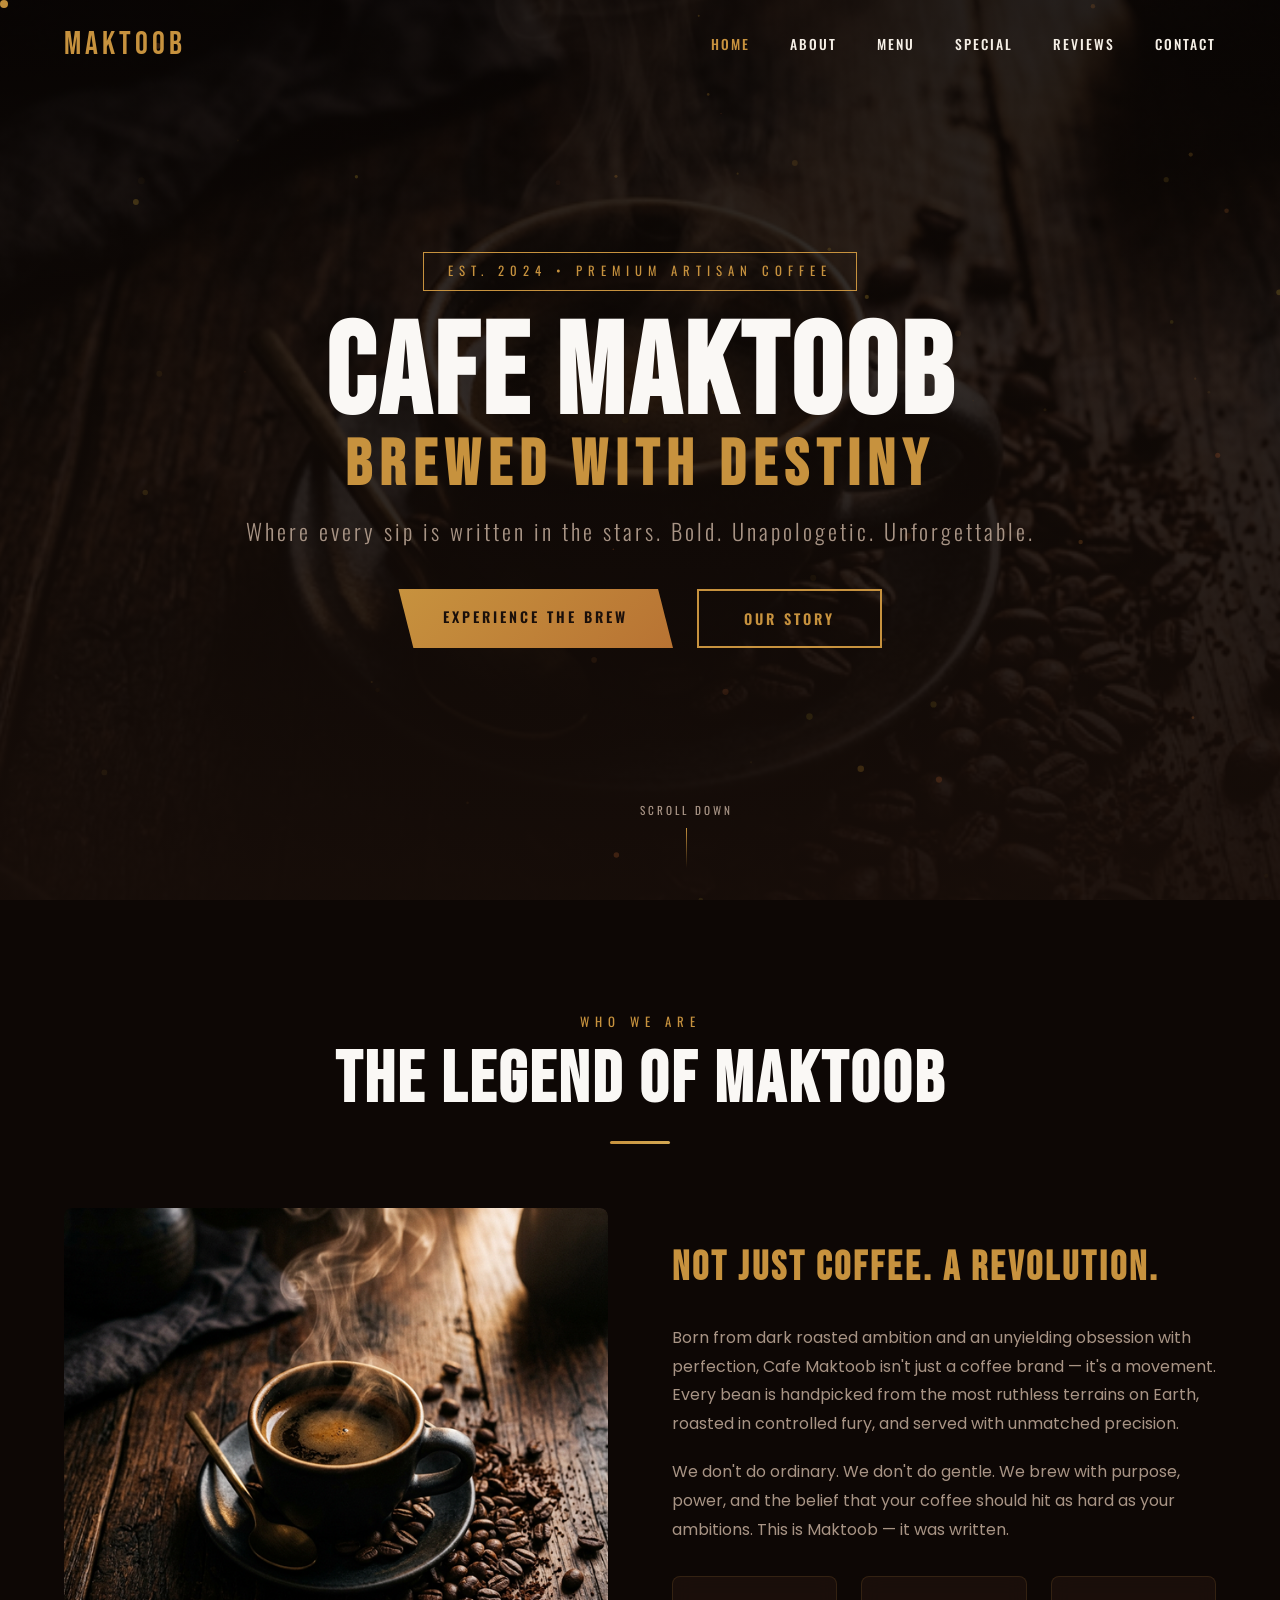
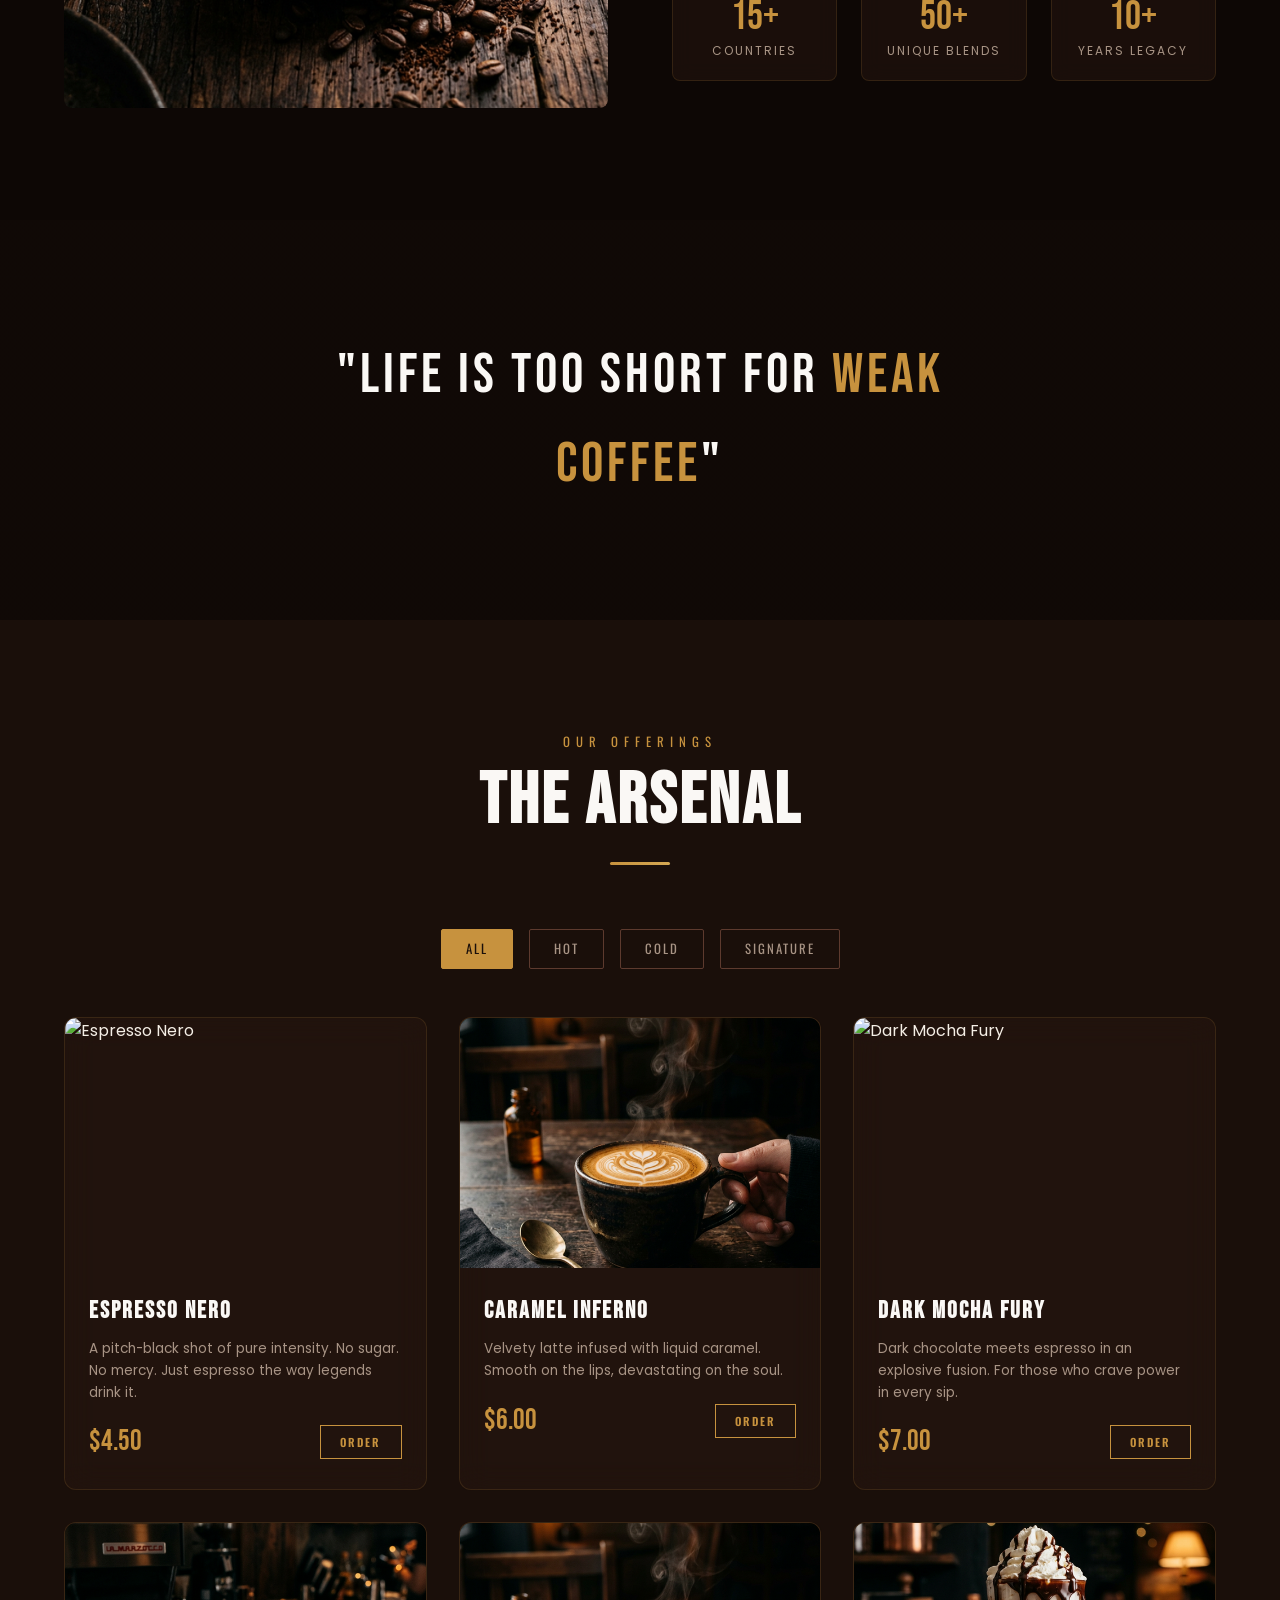
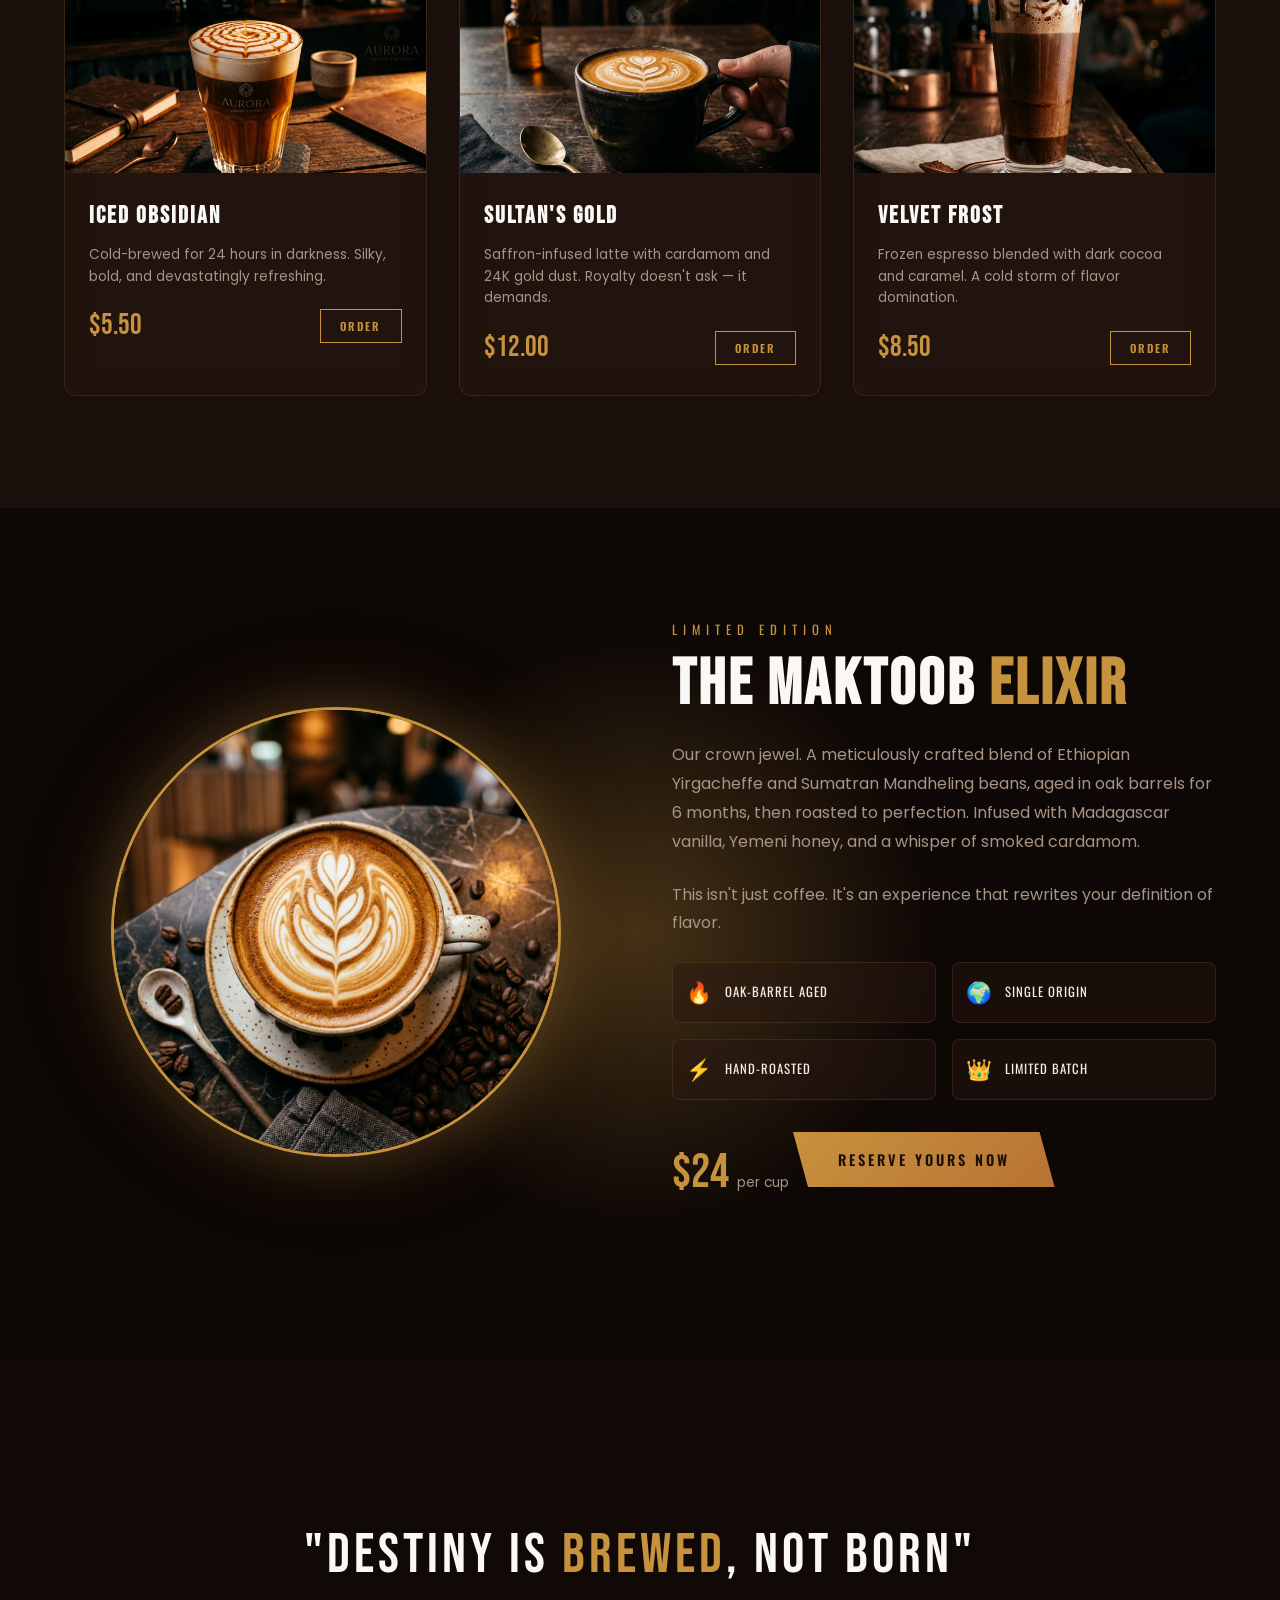
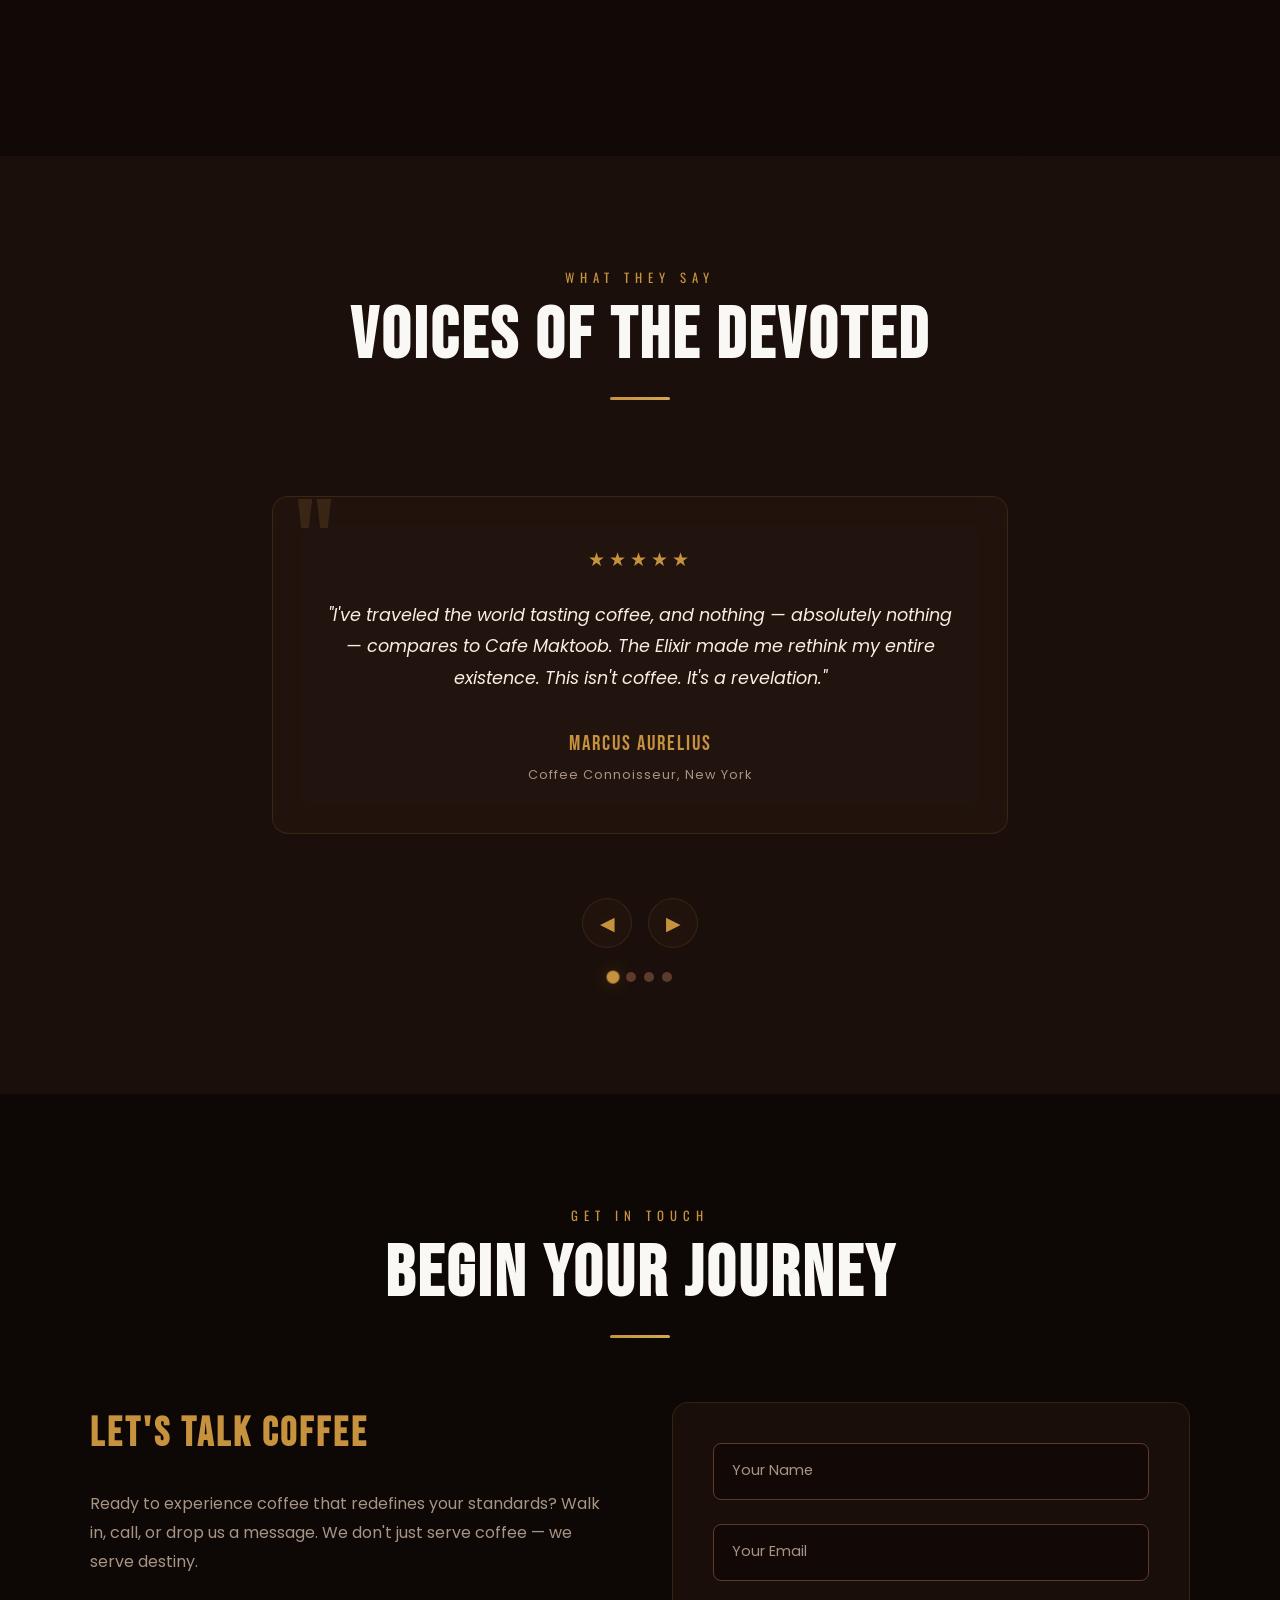
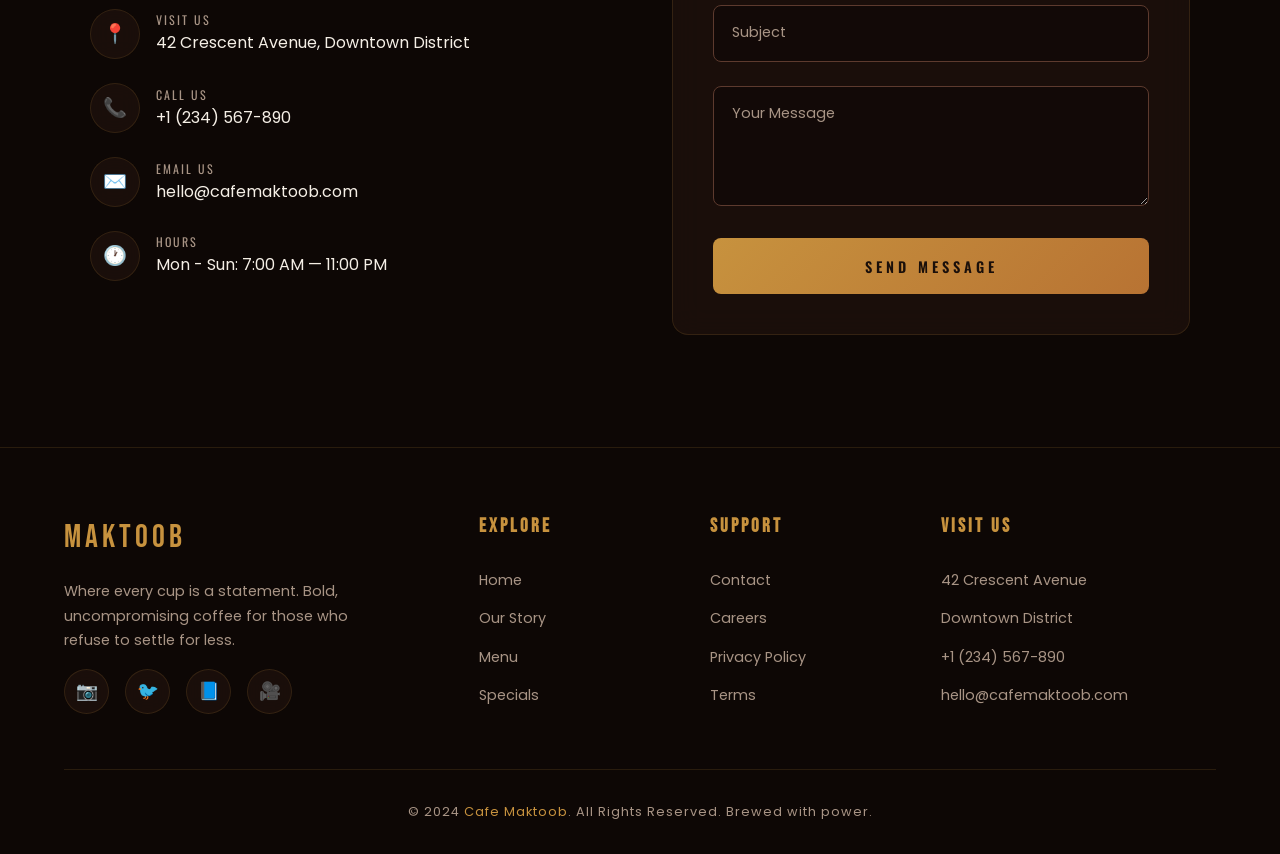
==== commit 237d945c: "Update index.html" ====
--- a/index.html
+++ b/index.html
@@ -43,7 +43,7 @@
   <!-- Hero Section -->
   <section class="hero" id="home">
     <div class="hero-bg">
-      <img src="images/hero-coffee.png" alt="Premium coffee experience at Cafe Maktoob">
+      <img src="hero-coffee.png" alt="Premium coffee experience at Cafe Maktoob">
     </div>
     <div class="hero-overlay"></div>
     <div class="hero-content">
@@ -73,7 +73,7 @@
     </div>
     <div class="about-wrapper">
       <div class="about-image reveal-left">
-        <img src="images/hero-coffee.png" alt="Cafe Maktoob artisan coffee brewing">
+        <img src="hero-coffee.png" alt="Cafe Maktoob artisan coffee brewing">
       </div>
       <div class="about-text reveal-right">
         <h3>Not Just Coffee. A Revolution.</h3>
@@ -137,7 +137,7 @@
 
       <div class="menu-card reveal" data-category="hot">
         <div class="menu-card-image">
-          <img src="images/menu-latte.png" alt="Caramel Inferno">
+          <img src="menu-latte.png" alt="Caramel Inferno">
           <div class="menu-card-overlay"></div>
         </div>
         <div class="menu-card-body">
@@ -167,7 +167,7 @@
 
       <div class="menu-card reveal" data-category="cold">
         <div class="menu-card-image">
-          <img src="images/menu-espresso.png" alt="Iced Obsidian">
+          <img src="menu-espresso.png" alt="Iced Obsidian">
           <div class="menu-card-overlay"></div>
         </div>
         <div class="menu-card-body">
@@ -182,7 +182,7 @@
 
       <div class="menu-card reveal" data-category="hot signature">
         <div class="menu-card-image">
-          <img src="images/menu-latte.png" alt="Sultan's Gold">
+          <img src="menu-latte.png" alt="Sultan's Gold">
           <div class="menu-card-overlay"></div>
         </div>
         <div class="menu-card-body">
@@ -197,7 +197,7 @@
 
       <div class="menu-card reveal" data-category="cold signature">
         <div class="menu-card-image">
-          <img src="images/menu-mocha.png" alt="Velvet Frost">
+          <img src="menu-mocha.png" alt="Velvet Frost">
           <div class="menu-card-overlay"></div>
         </div>
         <div class="menu-card-body">
@@ -217,7 +217,7 @@
   <section class="section special-brew" id="special">
     <div class="special-wrapper">
       <div class="special-image reveal-left">
-        <img src="images/special-brew.png" alt="Maktoob Elixir - Signature Special Brew">
+        <img src="special-brew.png" alt="Maktoob Elixir - Signature Special Brew">
       </div>
       <div class="special-info reveal-right">
         <span class="section-label">Limited Edition</span>
@@ -440,3 +440,4 @@
   <script src="script.js"></script>
 </body>
 </html>
+
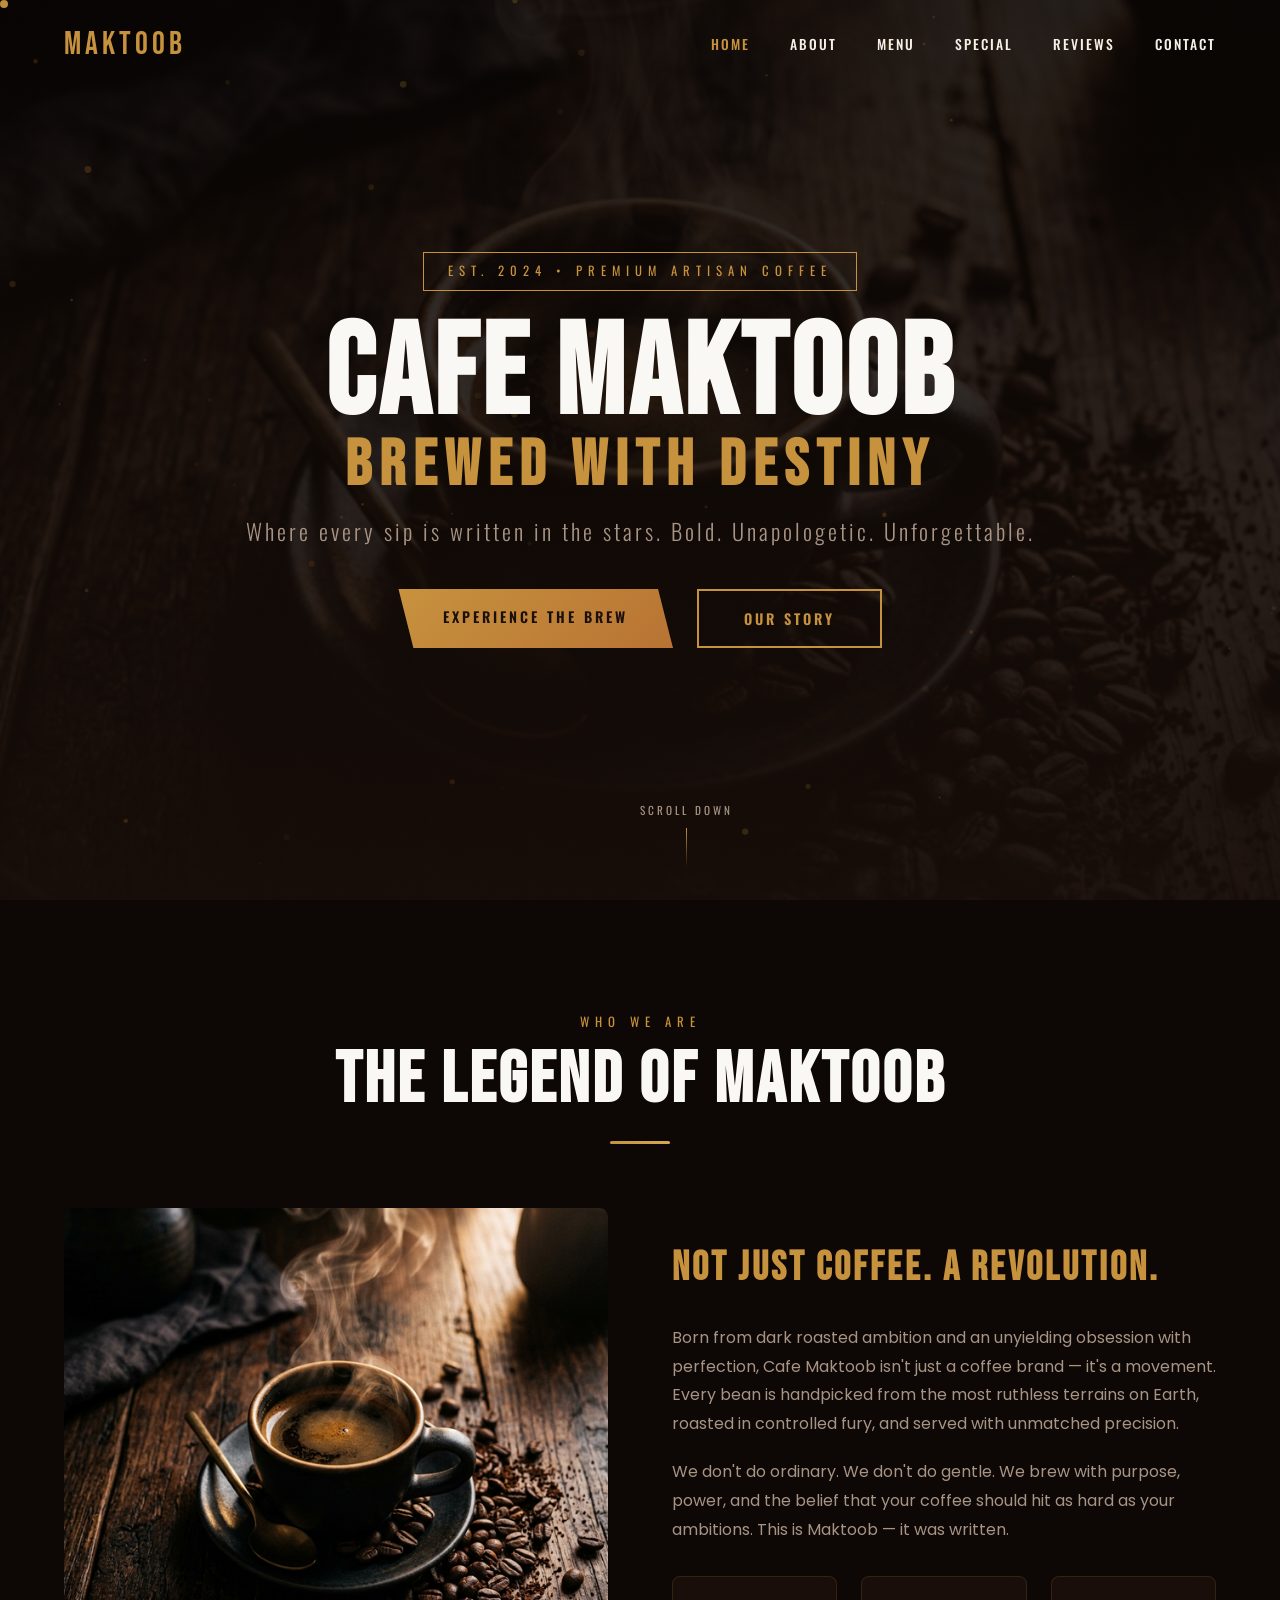
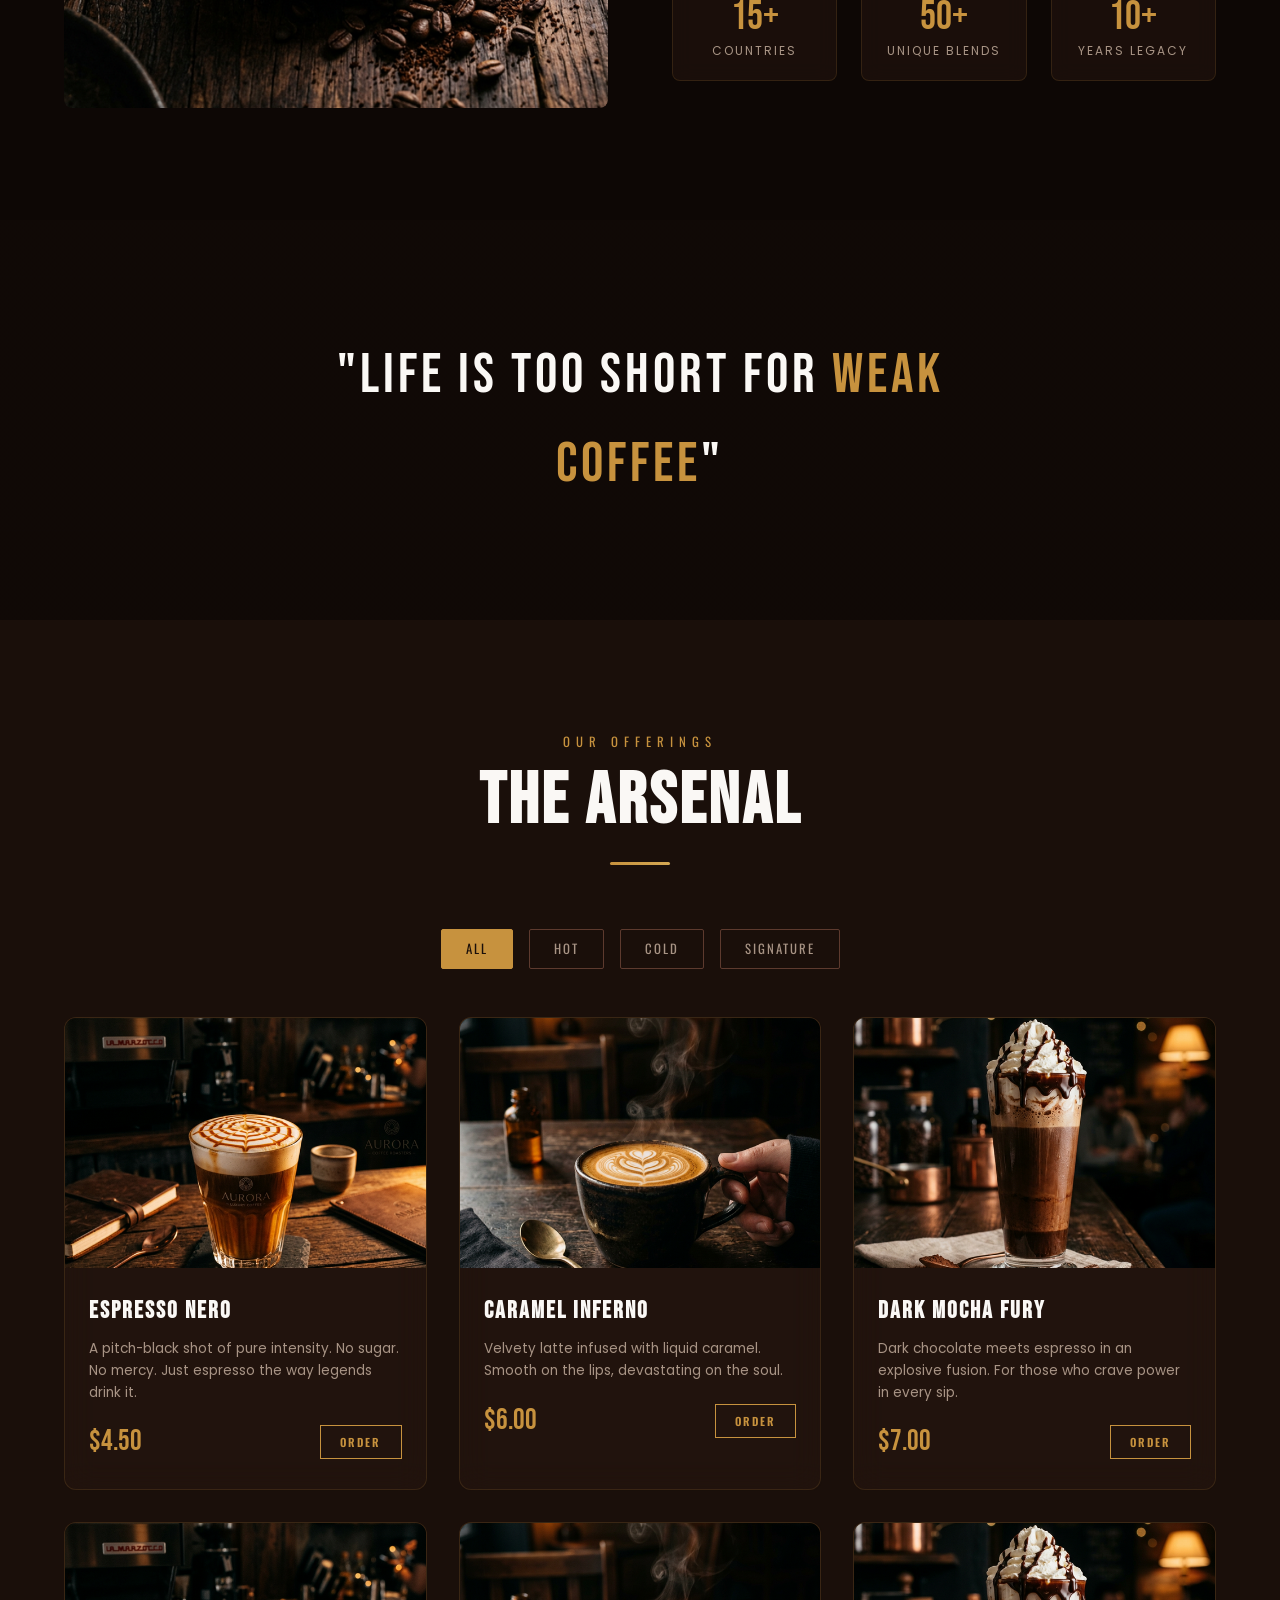
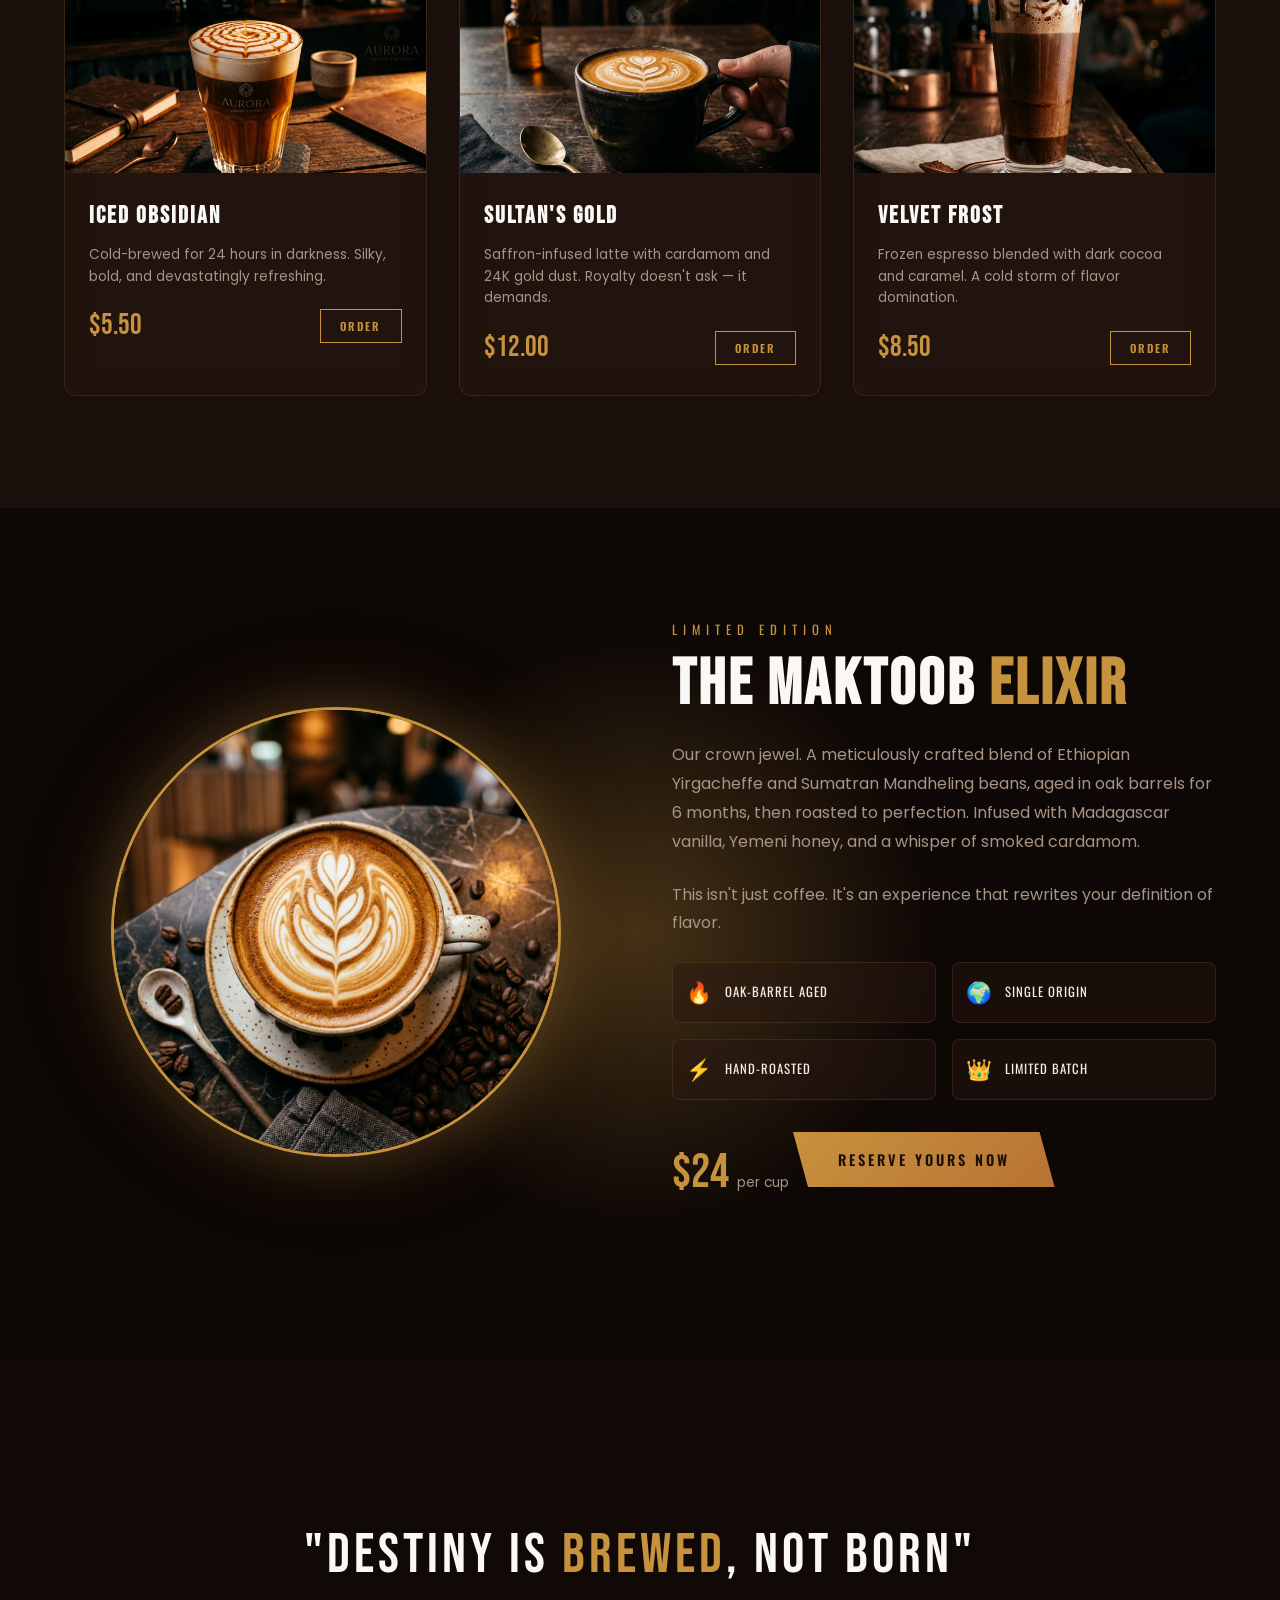
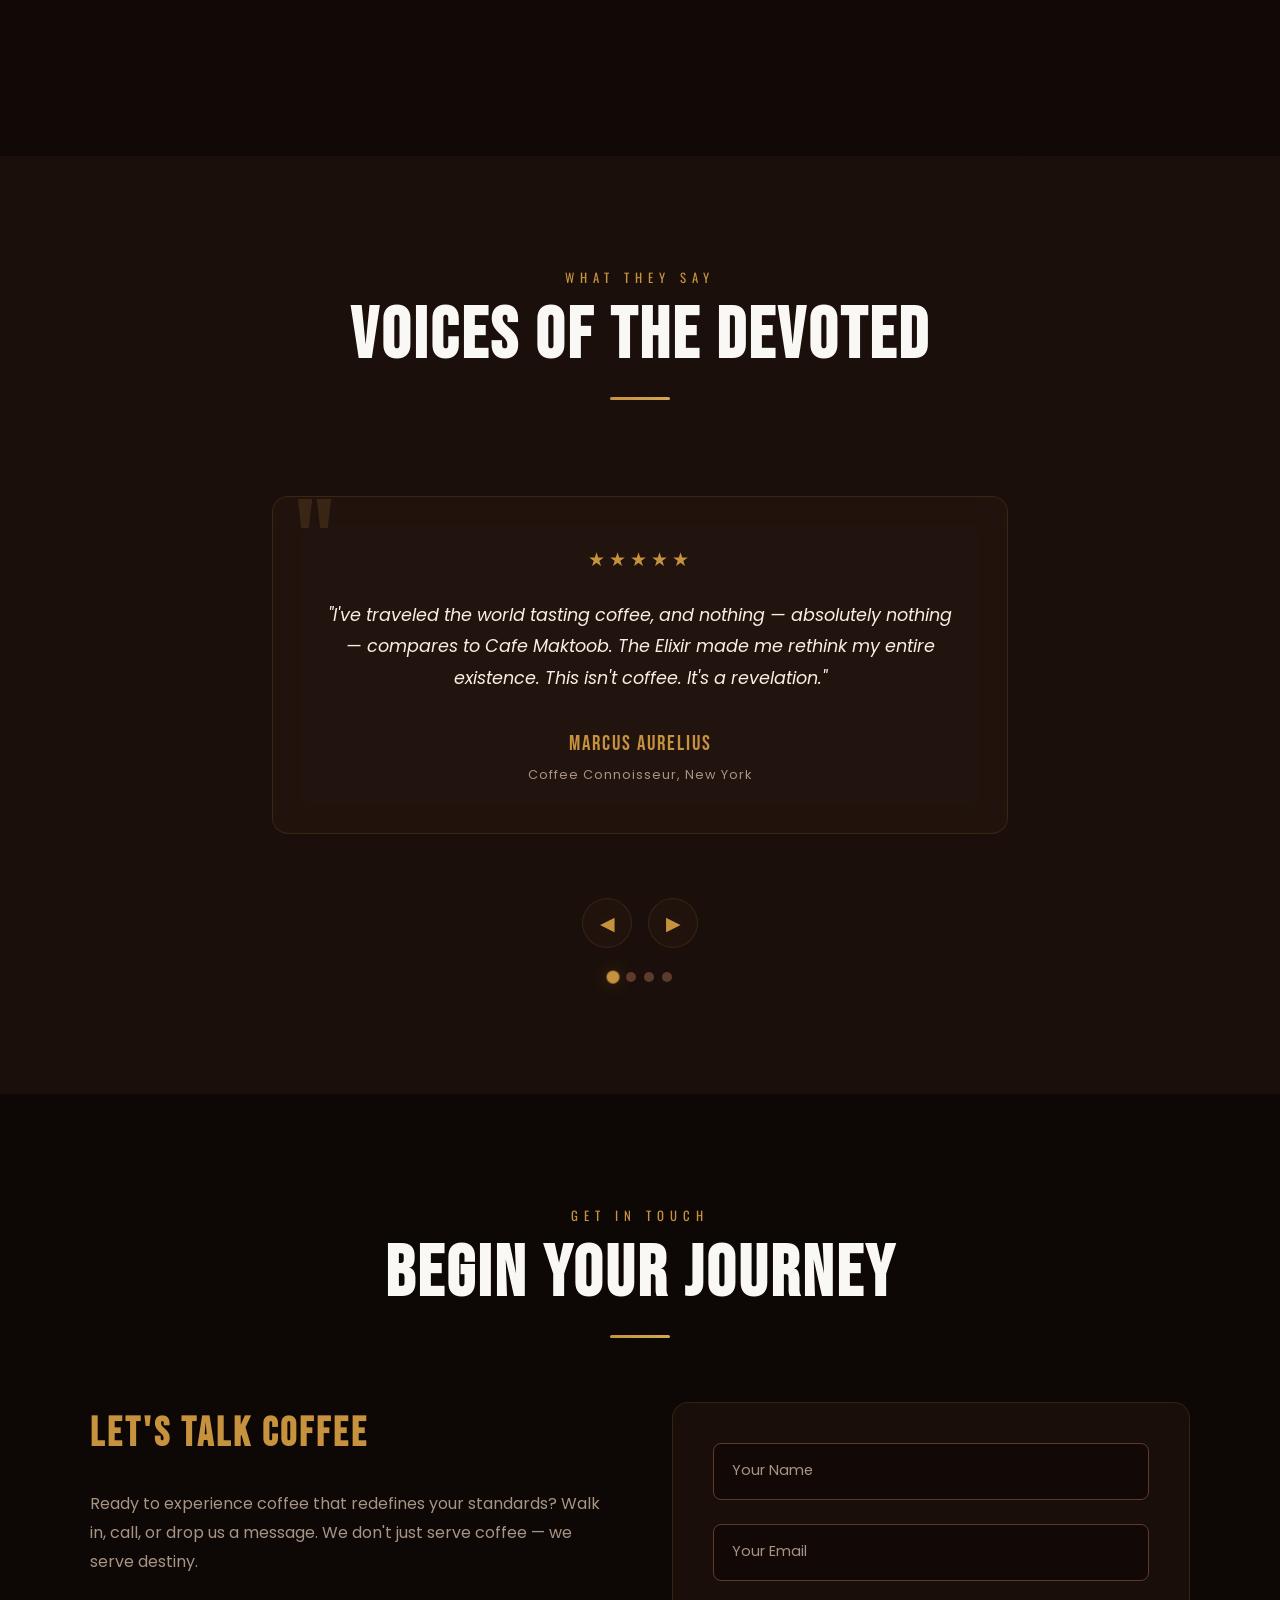
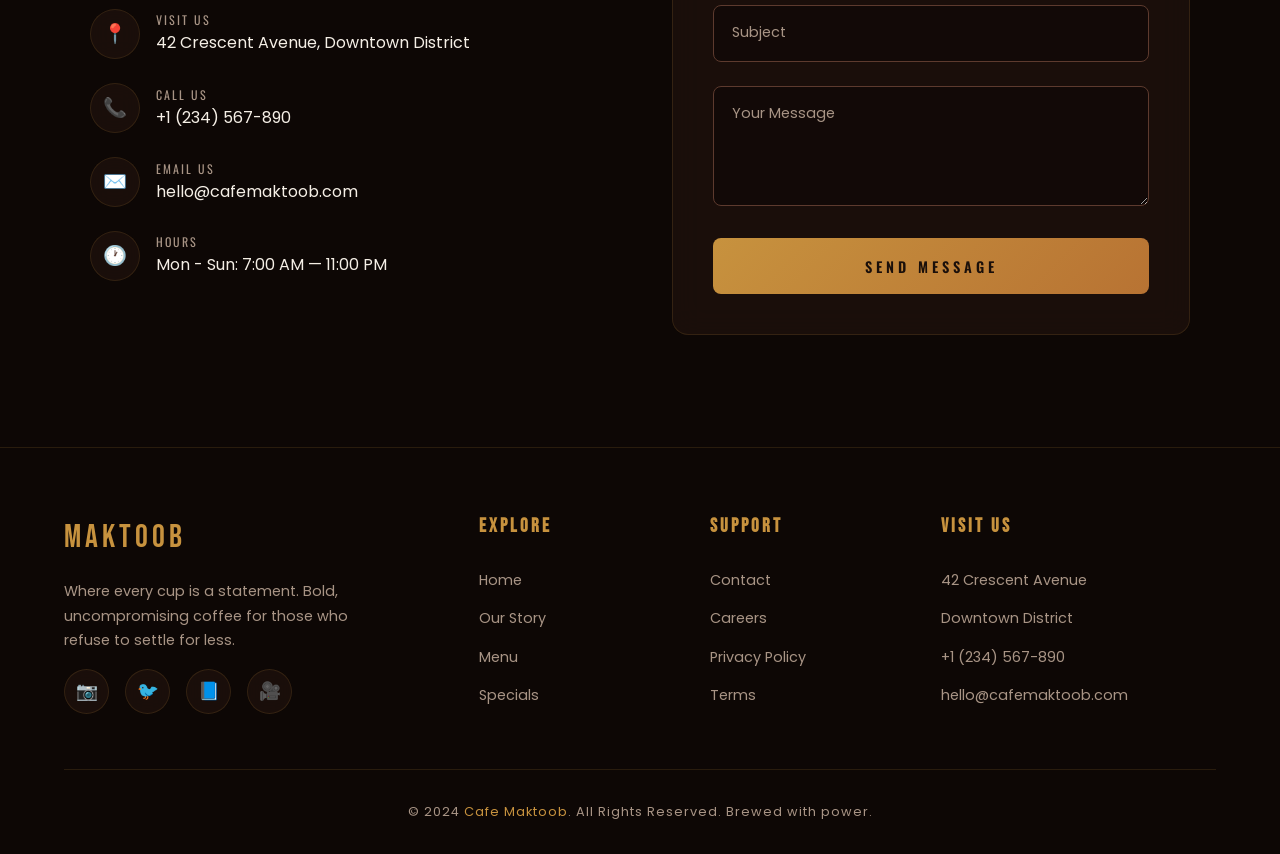
==== commit dad92275: "Update index.html" ====
--- a/index.html
+++ b/index.html
@@ -122,7 +122,7 @@
 
       <div class="menu-card reveal" data-category="hot">
         <div class="menu-card-image">
-          <img src="images/menu-espresso.png" alt="Espresso Nero">
+          <img src="menu-espresso.png" alt="Espresso Nero">
           <div class="menu-card-overlay"></div>
         </div>
         <div class="menu-card-body">
@@ -152,7 +152,7 @@
 
       <div class="menu-card reveal" data-category="hot signature">
         <div class="menu-card-image">
-          <img src="images/menu-mocha.png" alt="Dark Mocha Fury">
+          <img src="menu-mocha.png" alt="Dark Mocha Fury">
           <div class="menu-card-overlay"></div>
         </div>
         <div class="menu-card-body">
@@ -353,7 +353,7 @@
           <div class="contact-icon">✉️</div>
           <div class="contact-detail-text">
             <span>Email Us</span>
-            <a href="mailto:hello@cafemaktoob.com">hello@cafemaktoob.com</a>
+            <a href="mailto:garv@cafemaktoob.com">hello@cafemaktoob.com</a>
           </div>
         </div>
         <div class="contact-detail">
@@ -441,3 +441,4 @@
 </body>
 </html>
 
+
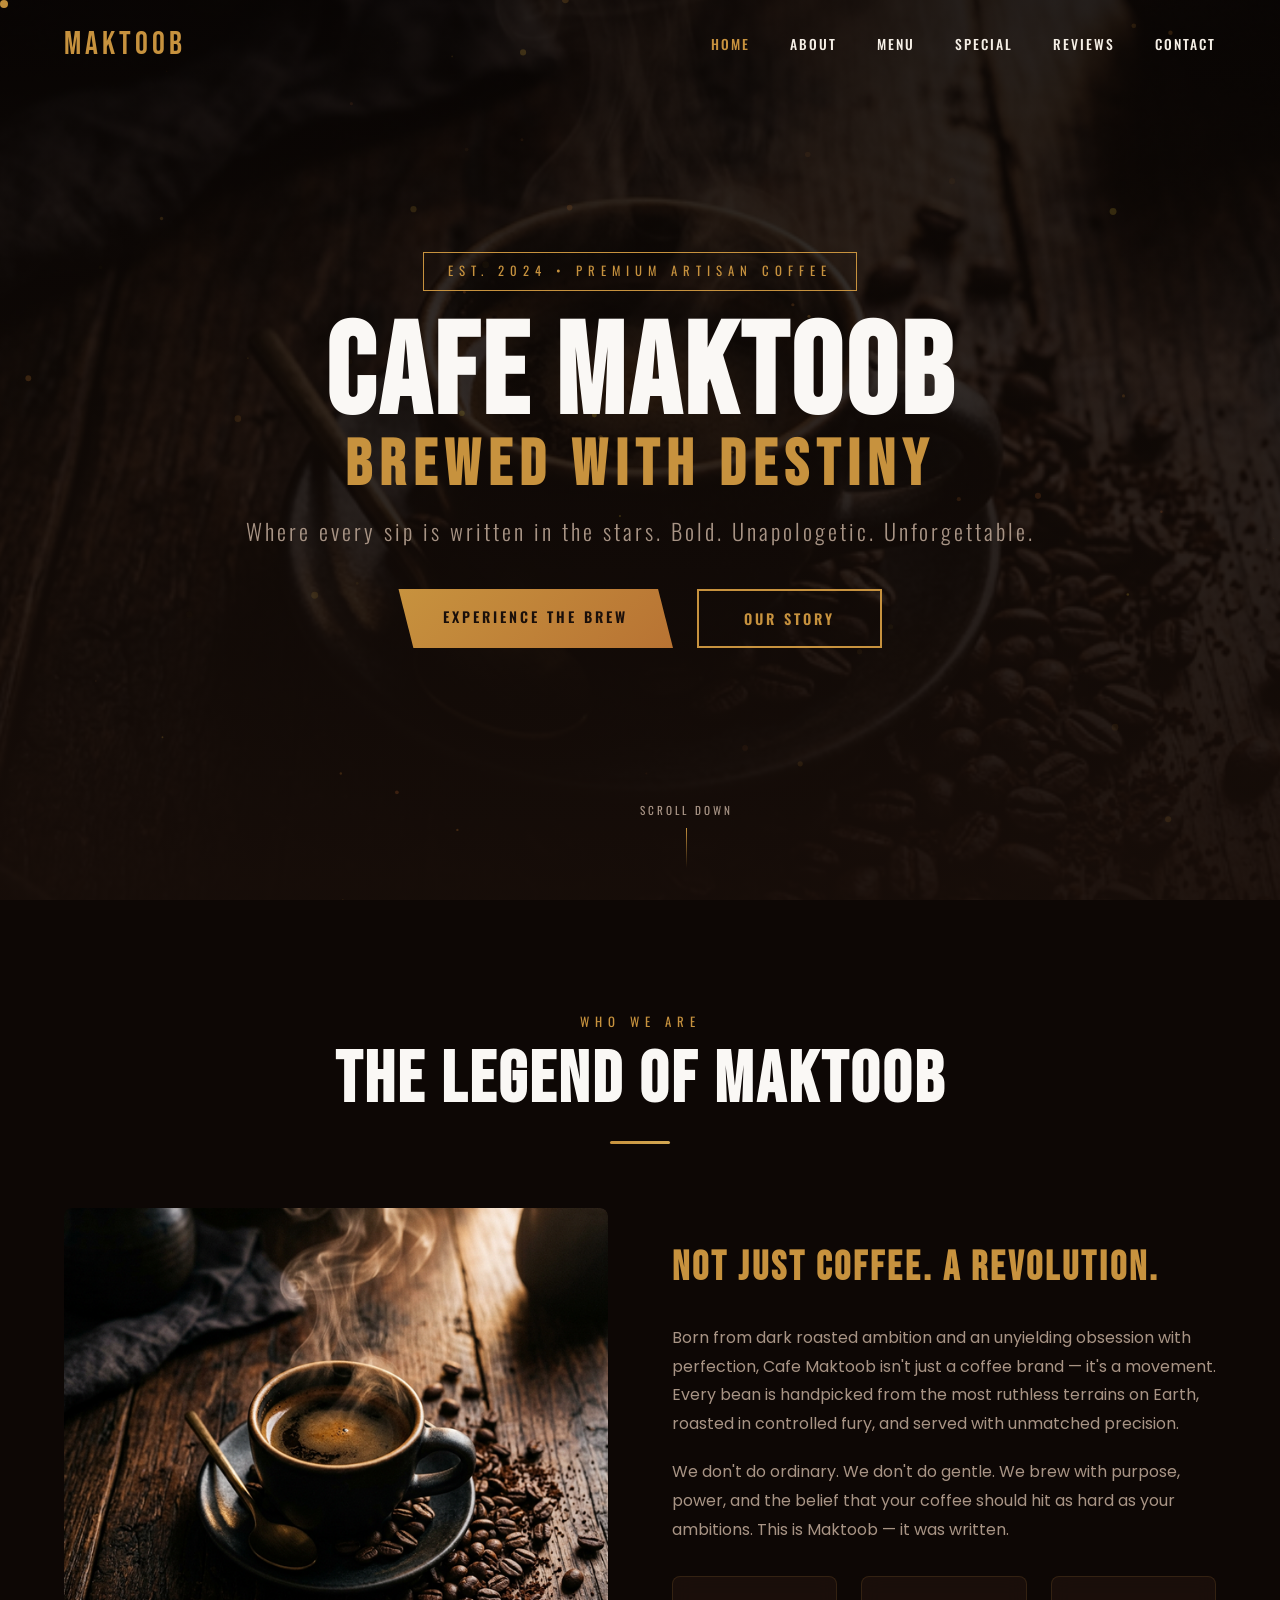
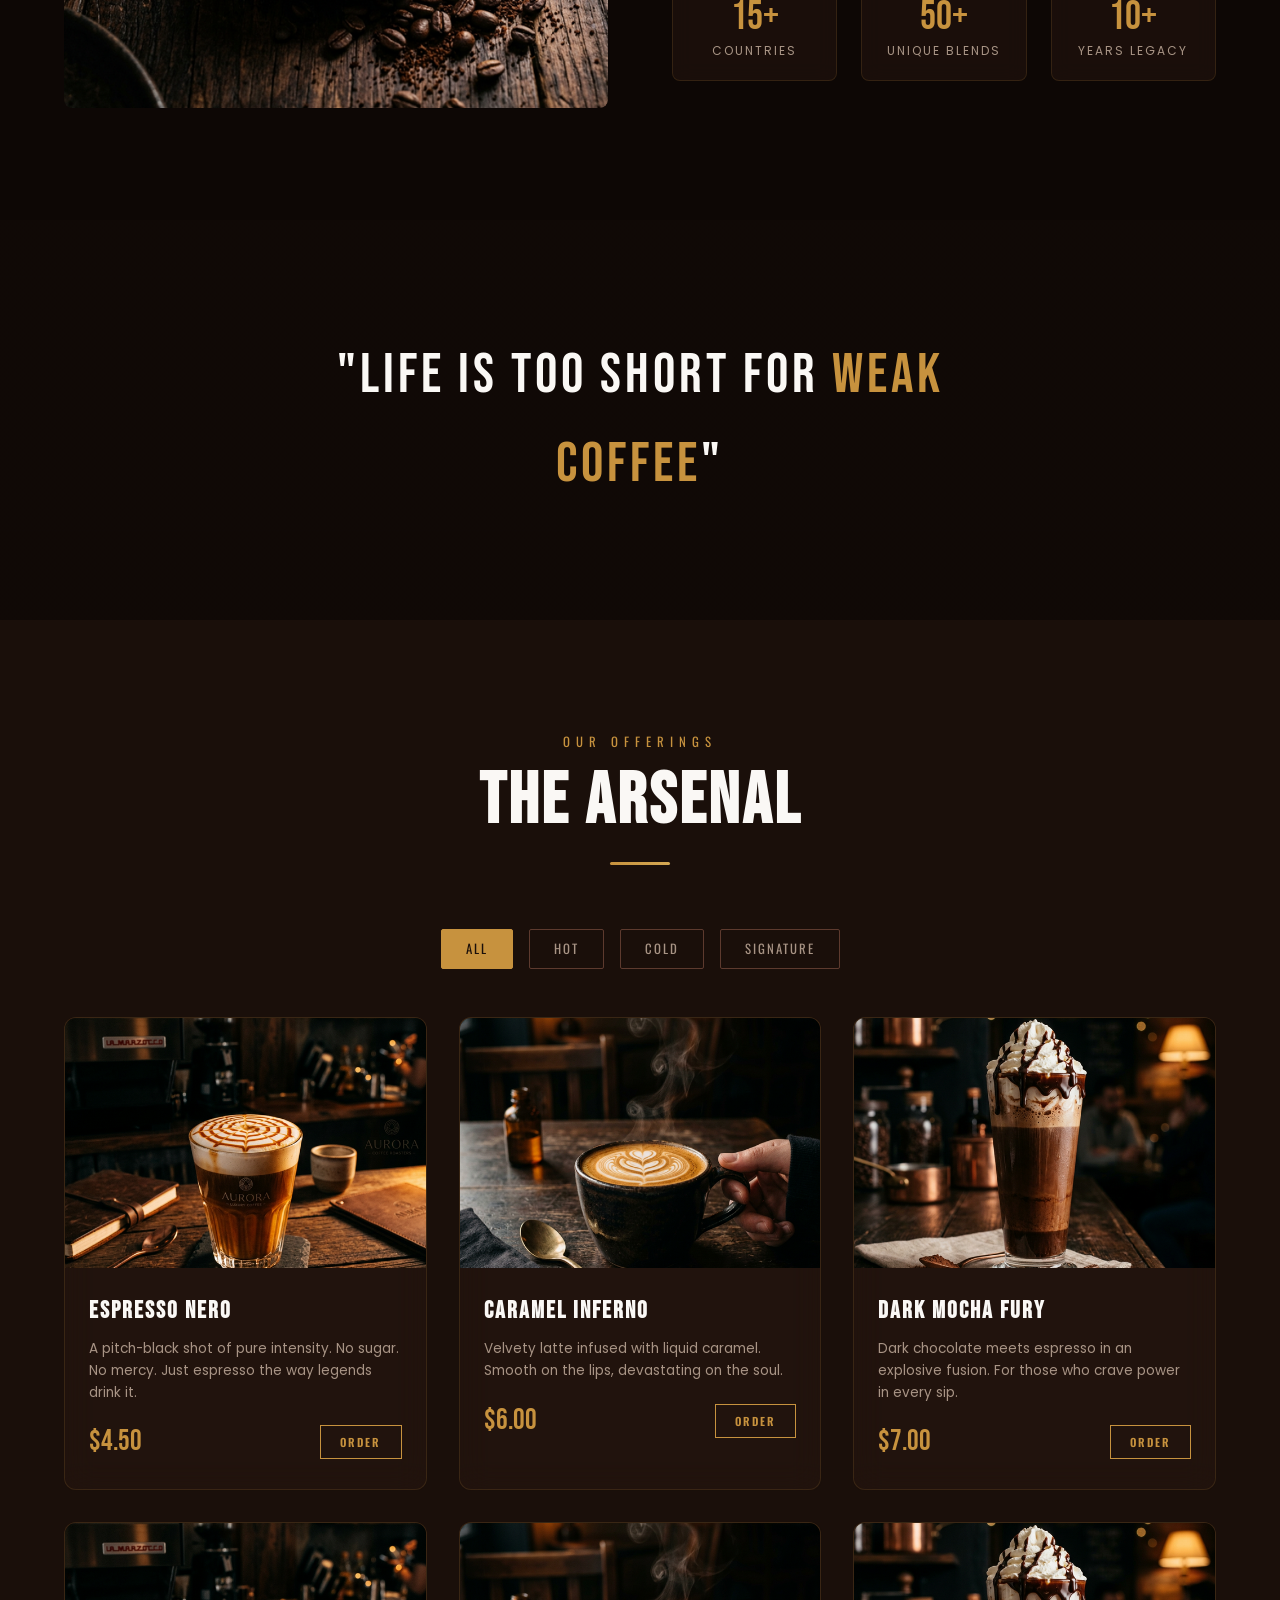
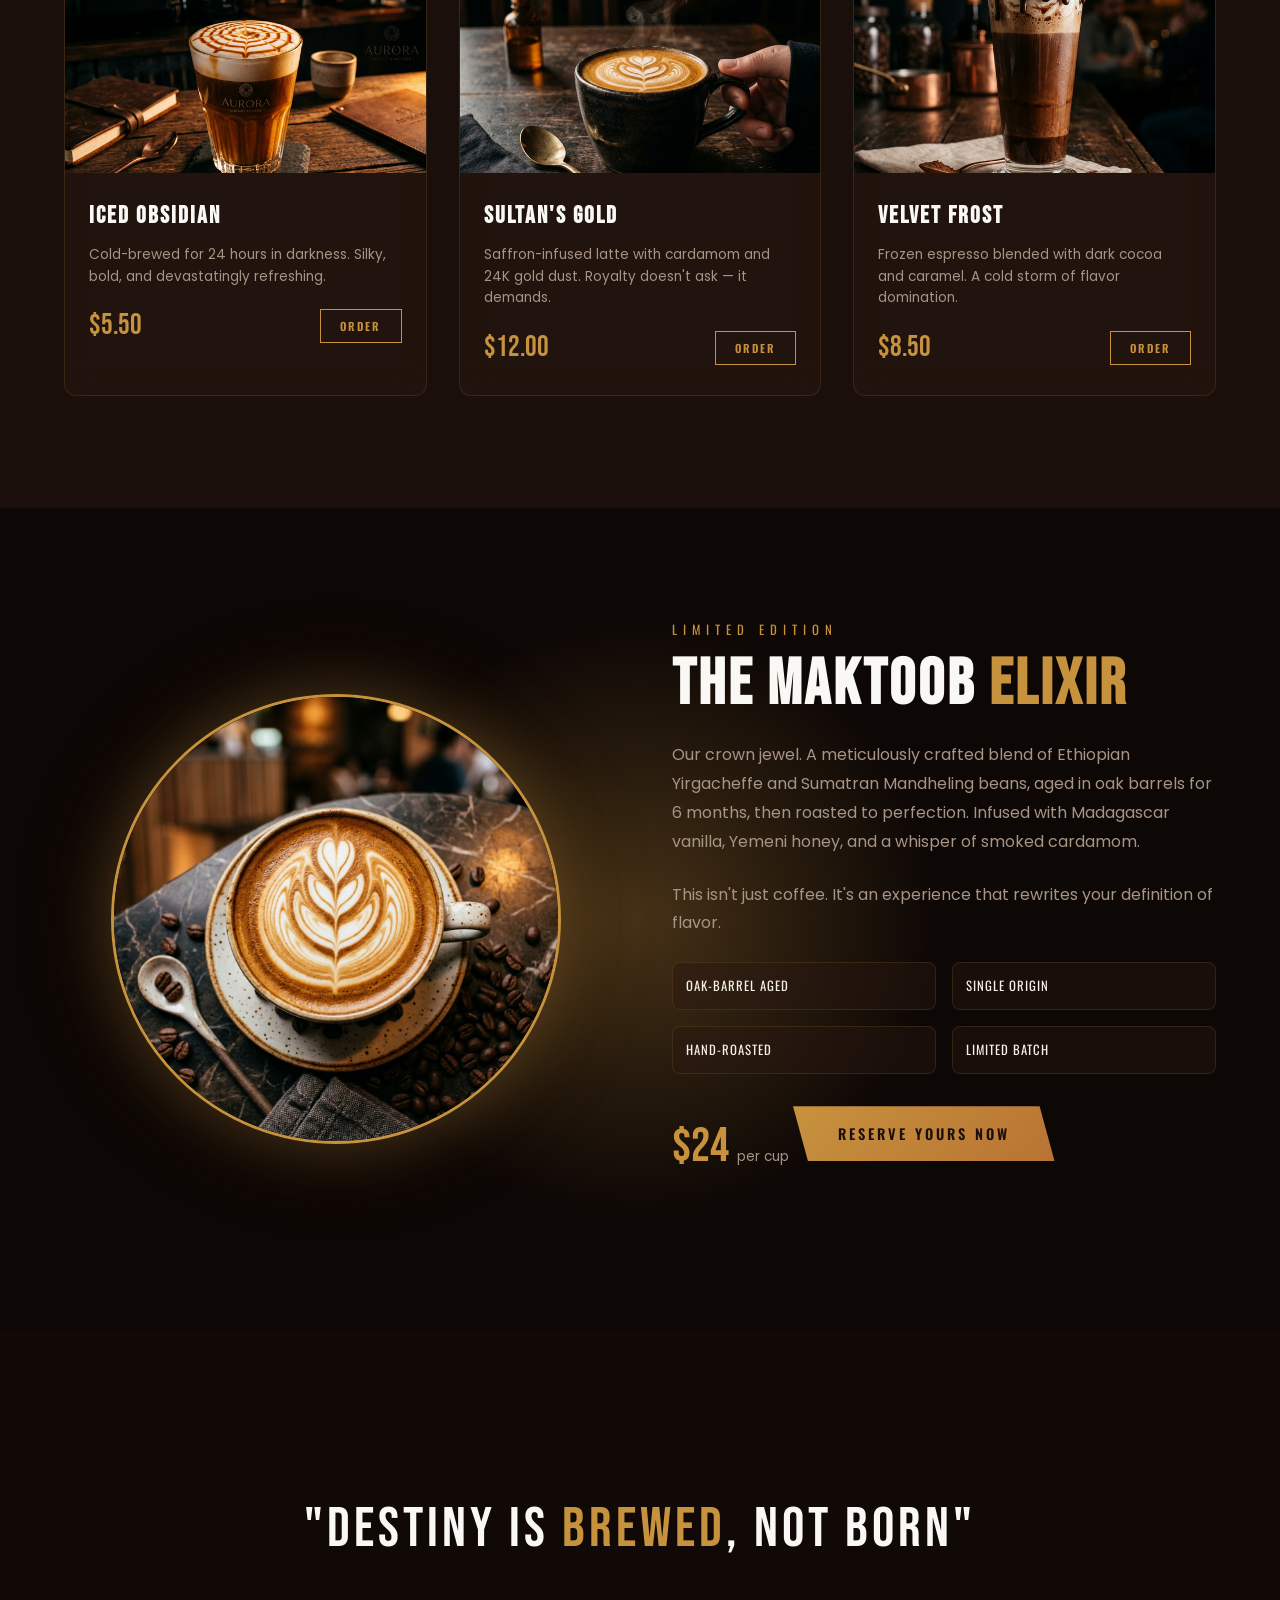
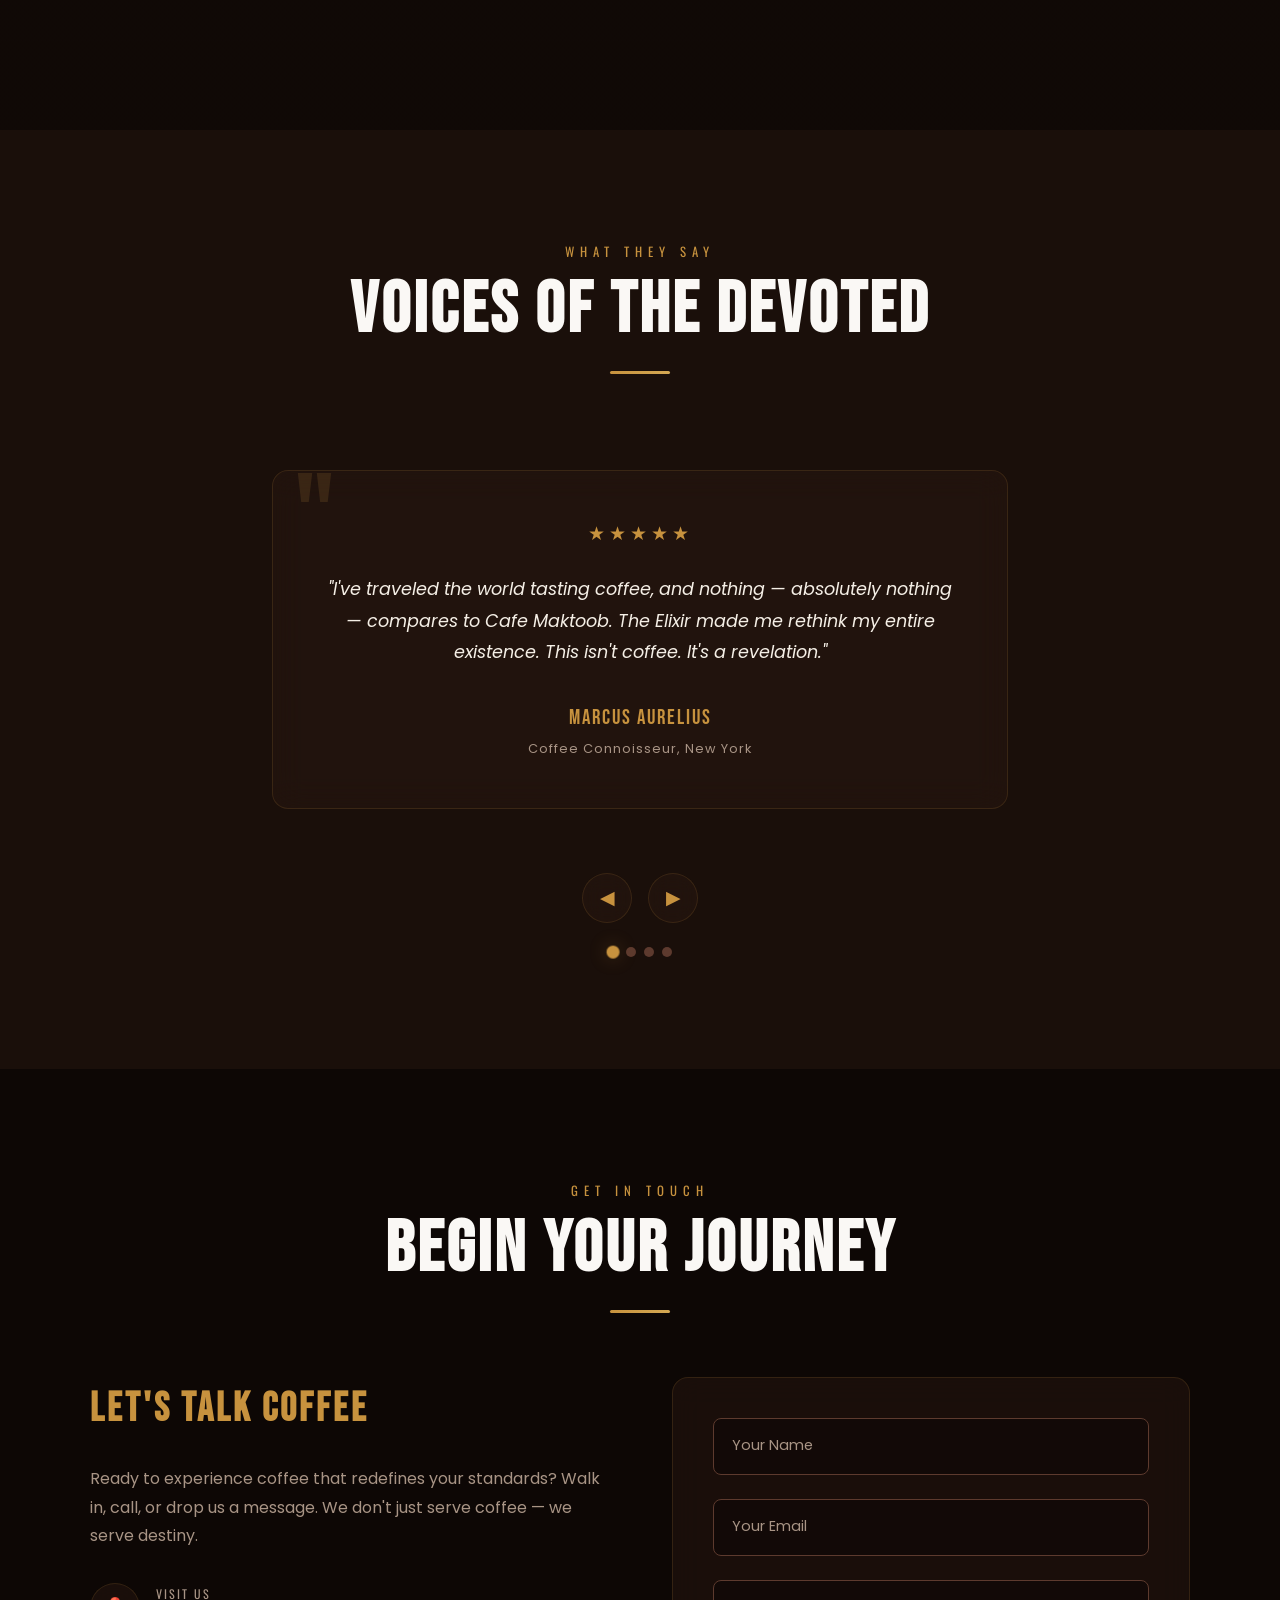
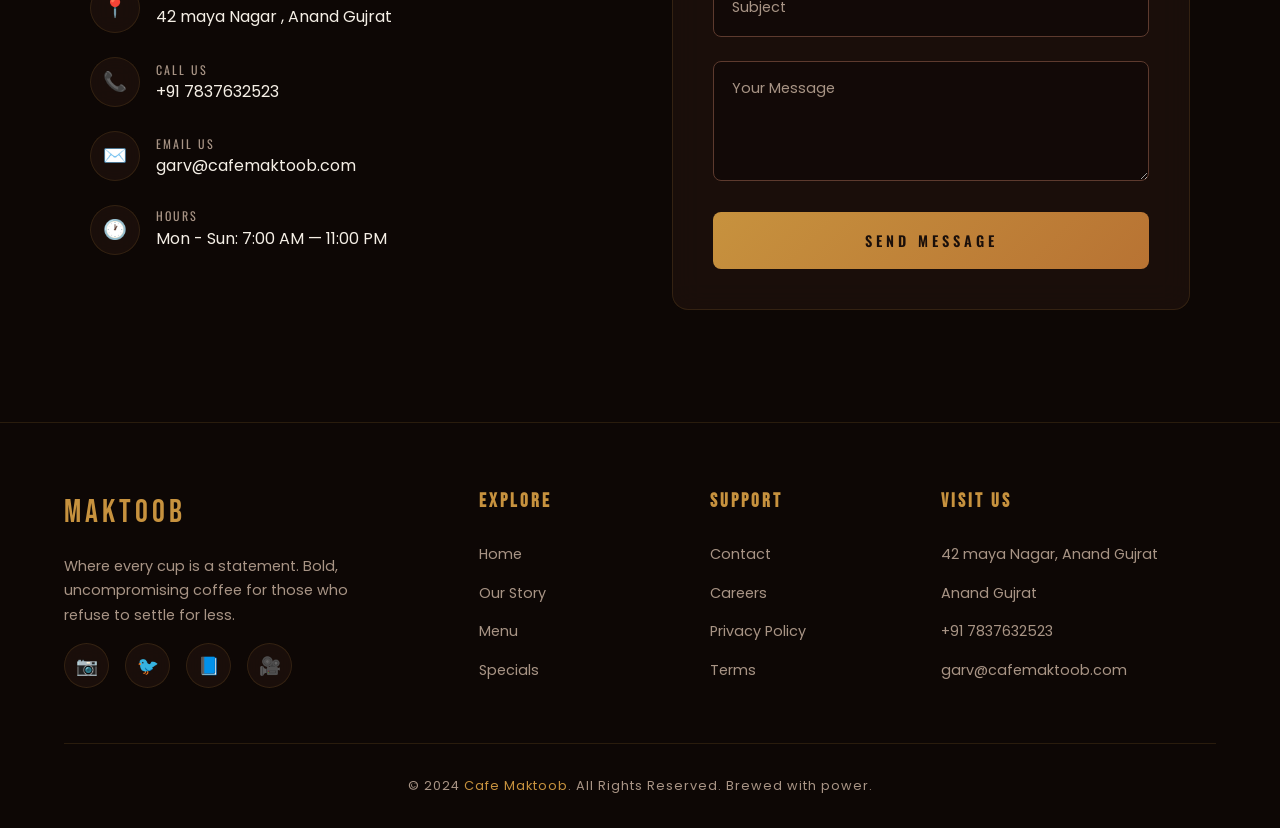
==== commit eadc8ac0: "Update index.html" ====
--- a/index.html
+++ b/index.html
@@ -226,19 +226,15 @@
         <p>This isn't just coffee. It's an experience that rewrites your definition of flavor.</p>
         <div class="special-features">
           <div class="feature-item">
-            <span class="feature-icon">🔥</span>
             <span class="feature-text">Oak-Barrel Aged</span>
           </div>
           <div class="feature-item">
-            <span class="feature-icon">🌍</span>
             <span class="feature-text">Single Origin</span>
           </div>
           <div class="feature-item">
-            <span class="feature-icon">⚡</span>
             <span class="feature-text">Hand-Roasted</span>
           </div>
           <div class="feature-item">
-            <span class="feature-icon">👑</span>
             <span class="feature-text">Limited Batch</span>
           </div>
         </div>
@@ -339,21 +335,21 @@
           <div class="contact-icon">📍</div>
           <div class="contact-detail-text">
             <span>Visit Us</span>
-            <p>42 Crescent Avenue, Downtown District</p>
+            <p>42 maya Nagar , Anand Gujrat</p>
           </div>
         </div>
         <div class="contact-detail">
           <div class="contact-icon">📞</div>
           <div class="contact-detail-text">
             <span>Call Us</span>
-            <a href="tel:+1234567890">+1 (234) 567-890</a>
+            <a href="tel:+1234567890">+91 7837632523</a>
           </div>
         </div>
         <div class="contact-detail">
           <div class="contact-icon">✉️</div>
           <div class="contact-detail-text">
             <span>Email Us</span>
-            <a href="mailto:garv@cafemaktoob.com">hello@cafemaktoob.com</a>
+            <a href="mailto:garv@cafemaktoob.com">garv@cafemaktoob.com</a>
           </div>
         </div>
         <div class="contact-detail">
@@ -422,10 +418,10 @@
       <div class="footer-column">
         <h4>Visit Us</h4>
         <ul>
-          <li><a href="#">42 Crescent Avenue</a></li>
-          <li><a href="#">Downtown District</a></li>
-          <li><a href="tel:+1234567890">+1 (234) 567-890</a></li>
-          <li><a href="mailto:hello@cafemaktoob.com">hello@cafemaktoob.com</a></li>
+          <li><a href="#">42 maya Nagar, Anand Gujrat</a></li>
+          <li><a href="#"> Anand Gujrat</a></li>
+          <li><a href="tel:+917837632523">+91 7837632523</a></li>
+          <li><a href="mailto:garv@cafemaktoob.com">garv@cafemaktoob.com</a></li>
         </ul>
       </div>
     </div>
@@ -442,3 +438,4 @@
 </html>
 
 
+
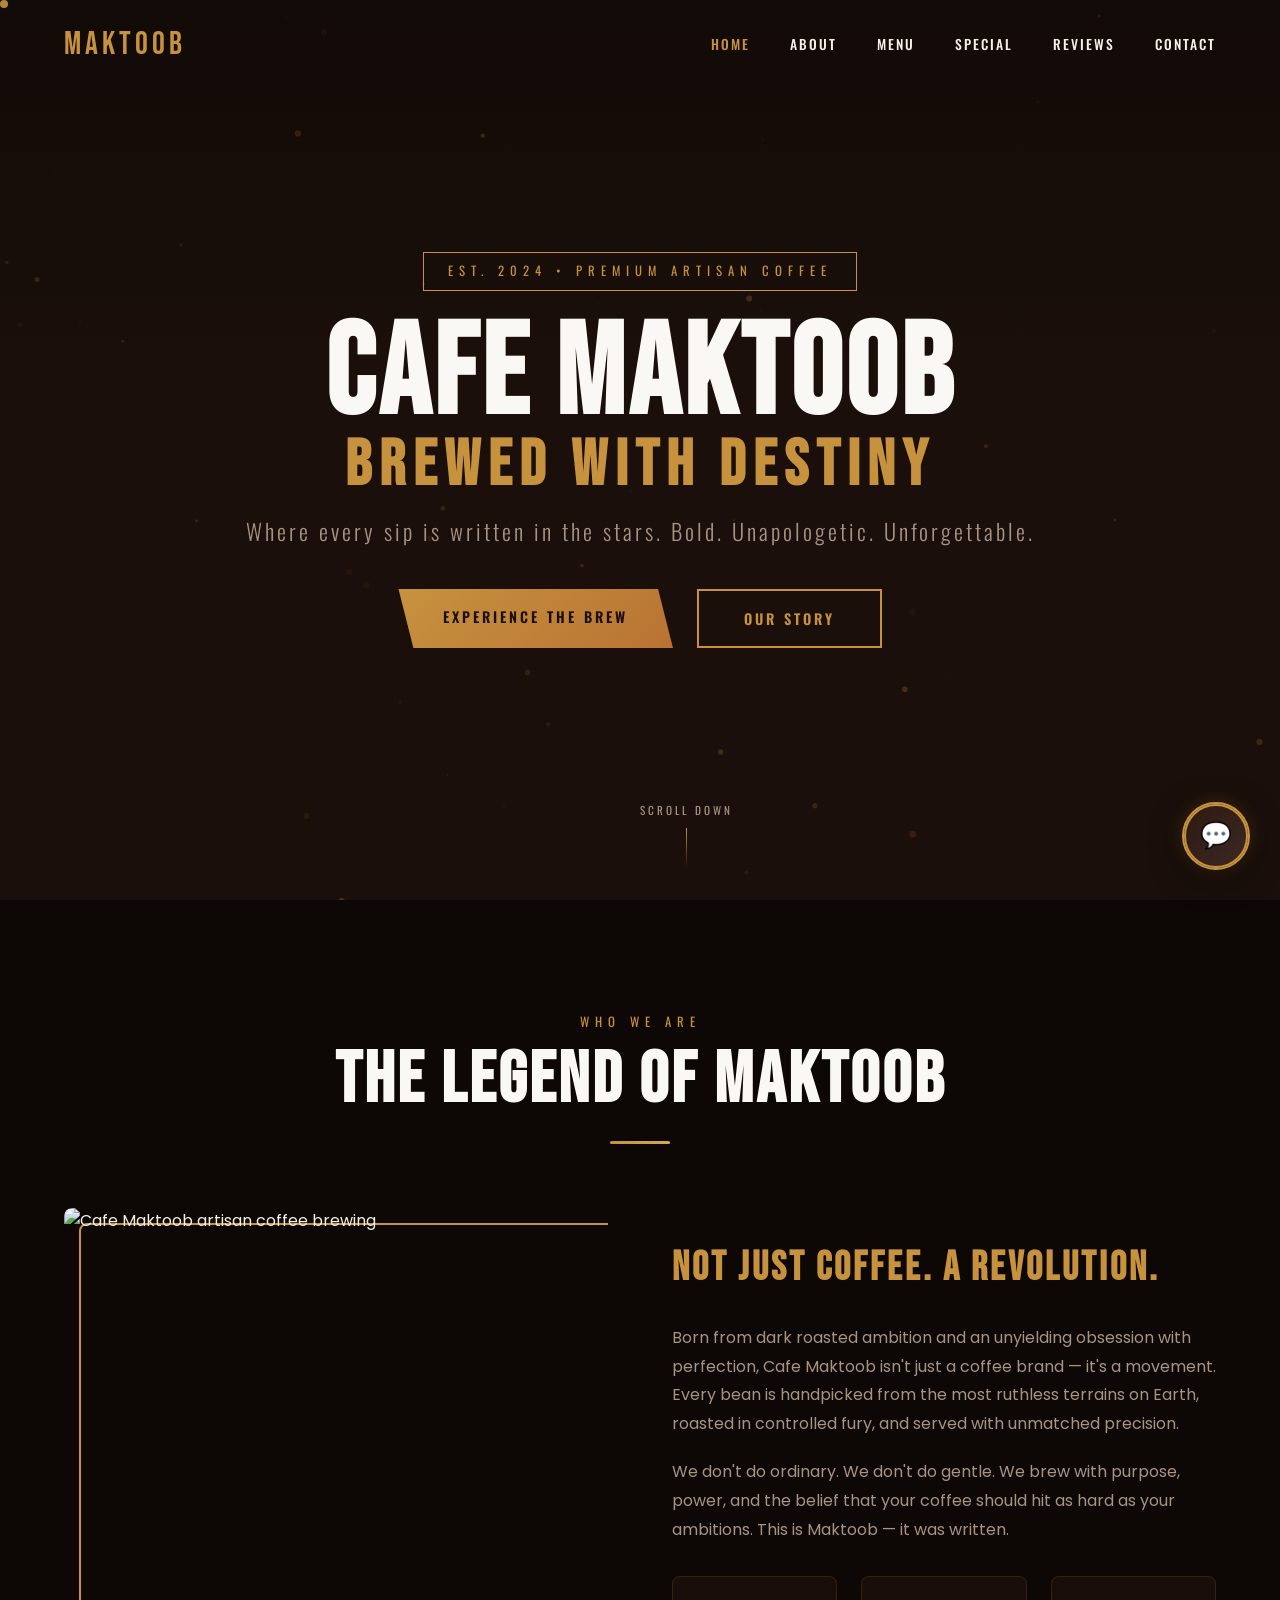
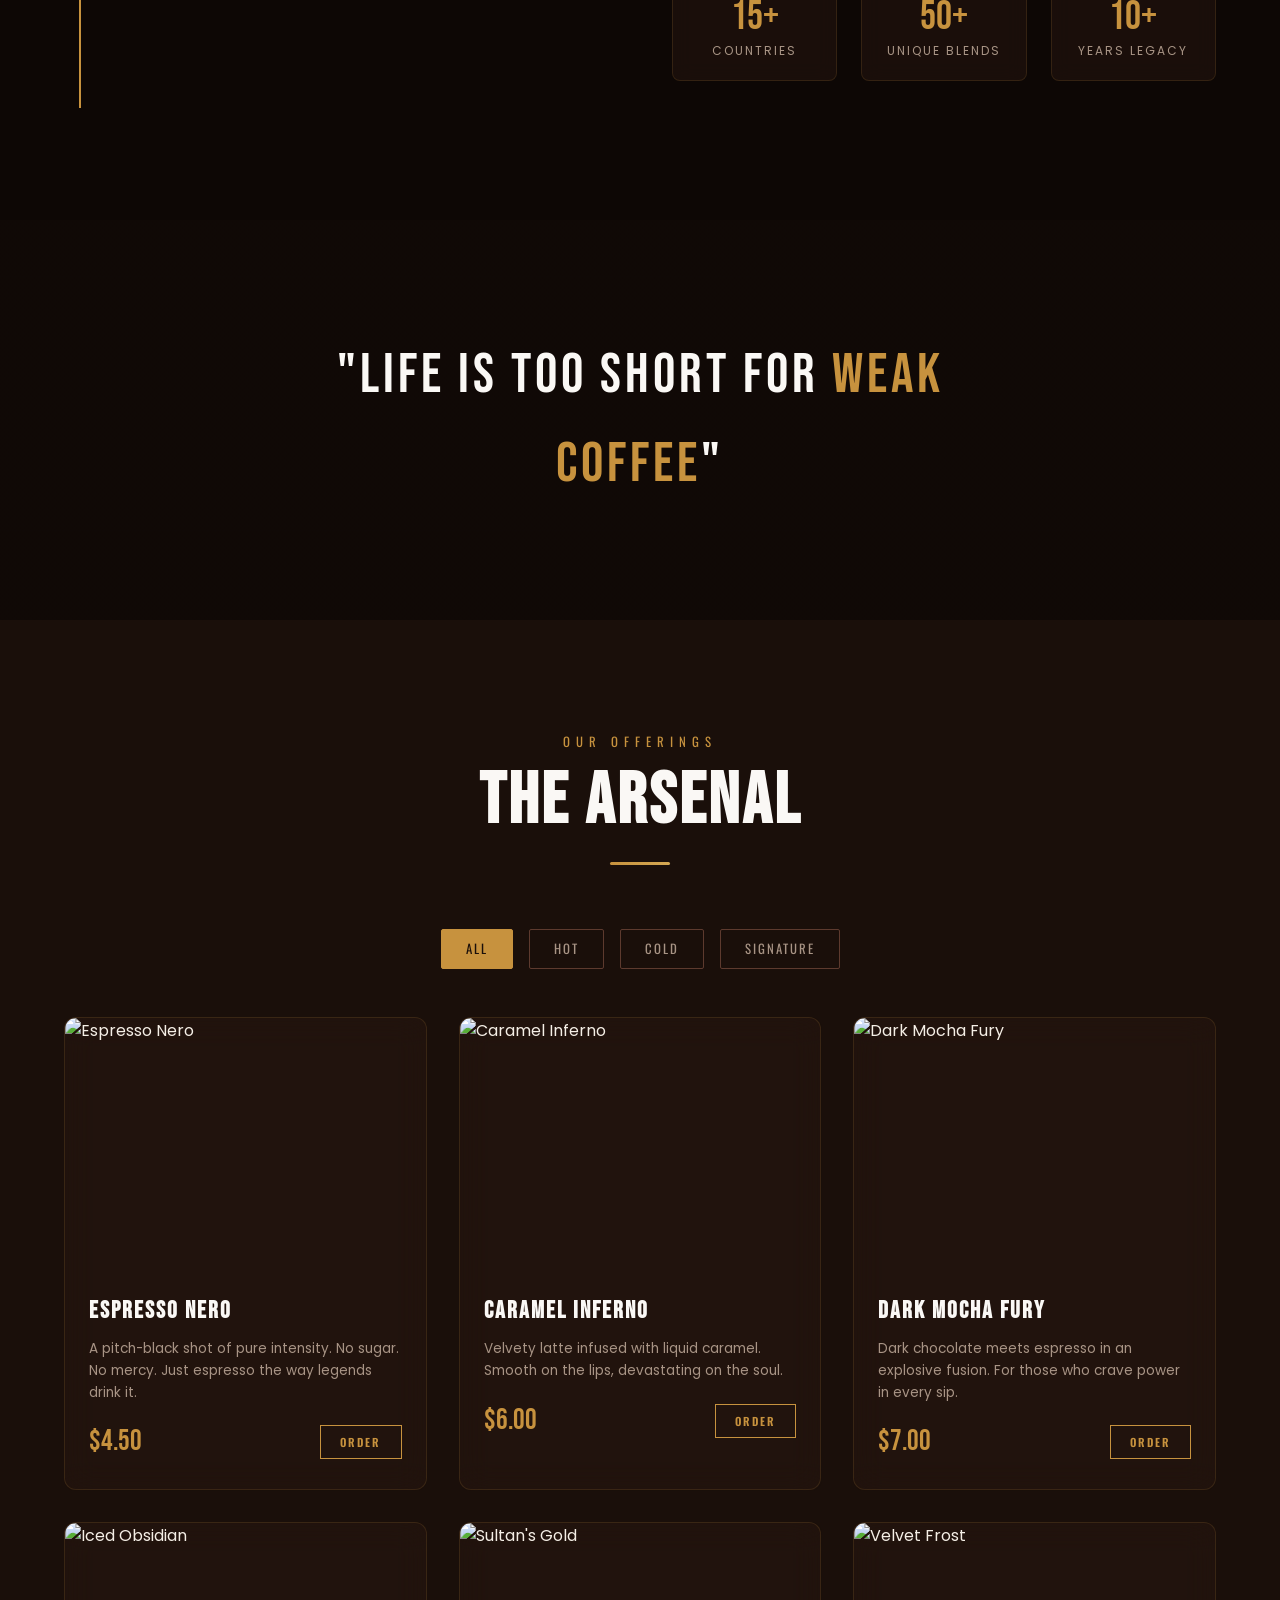
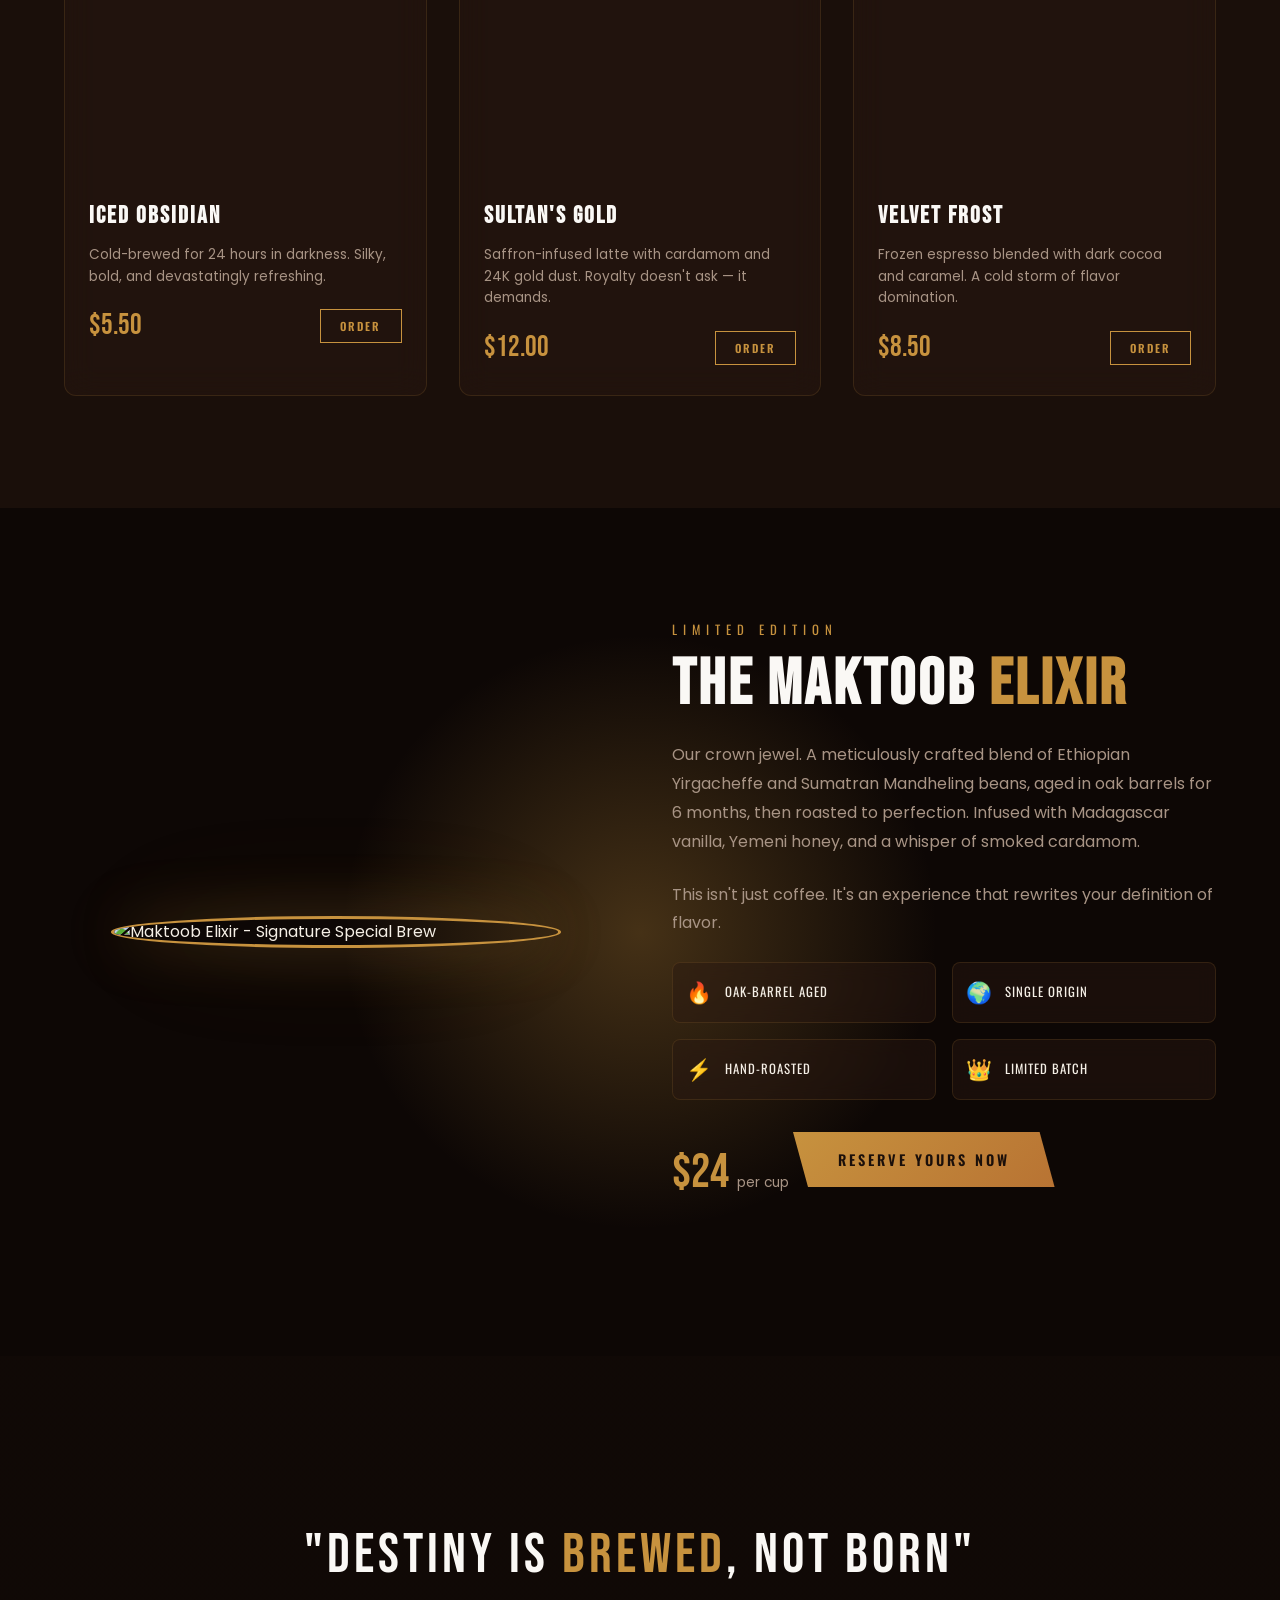
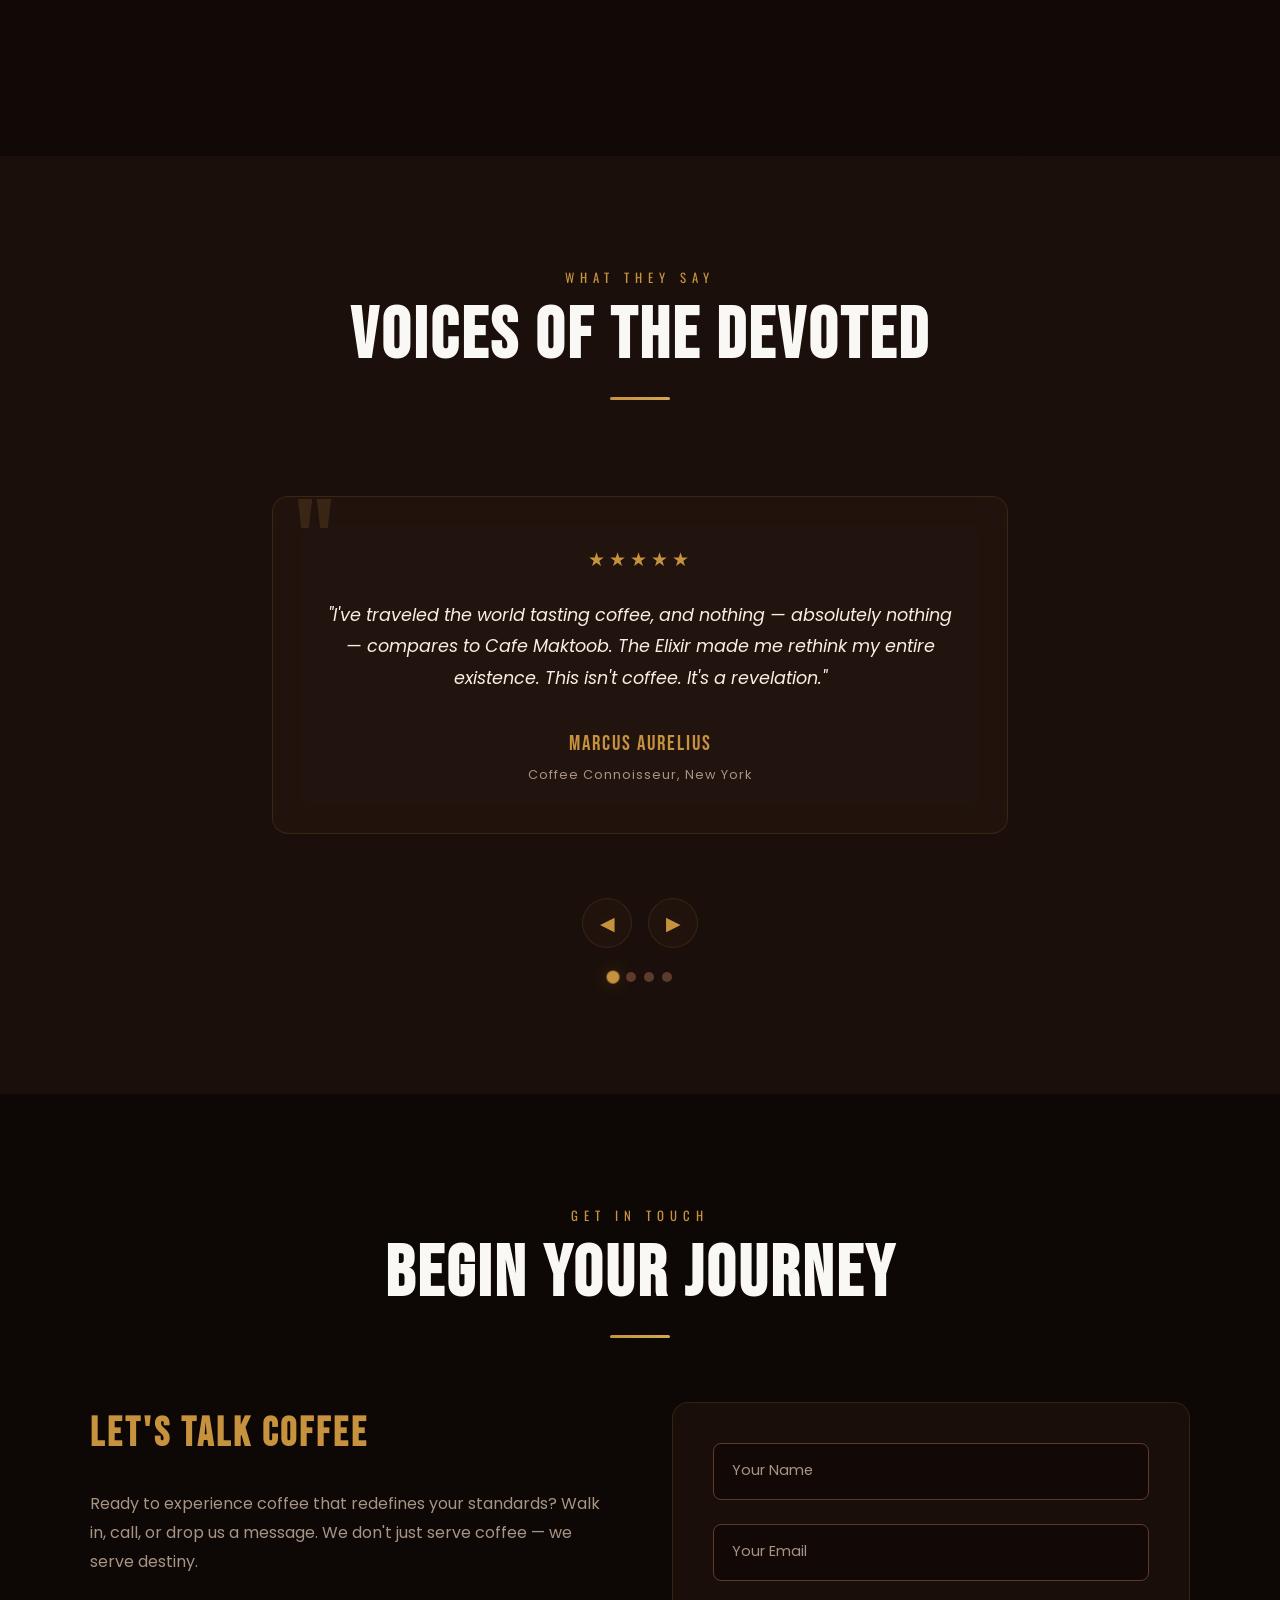
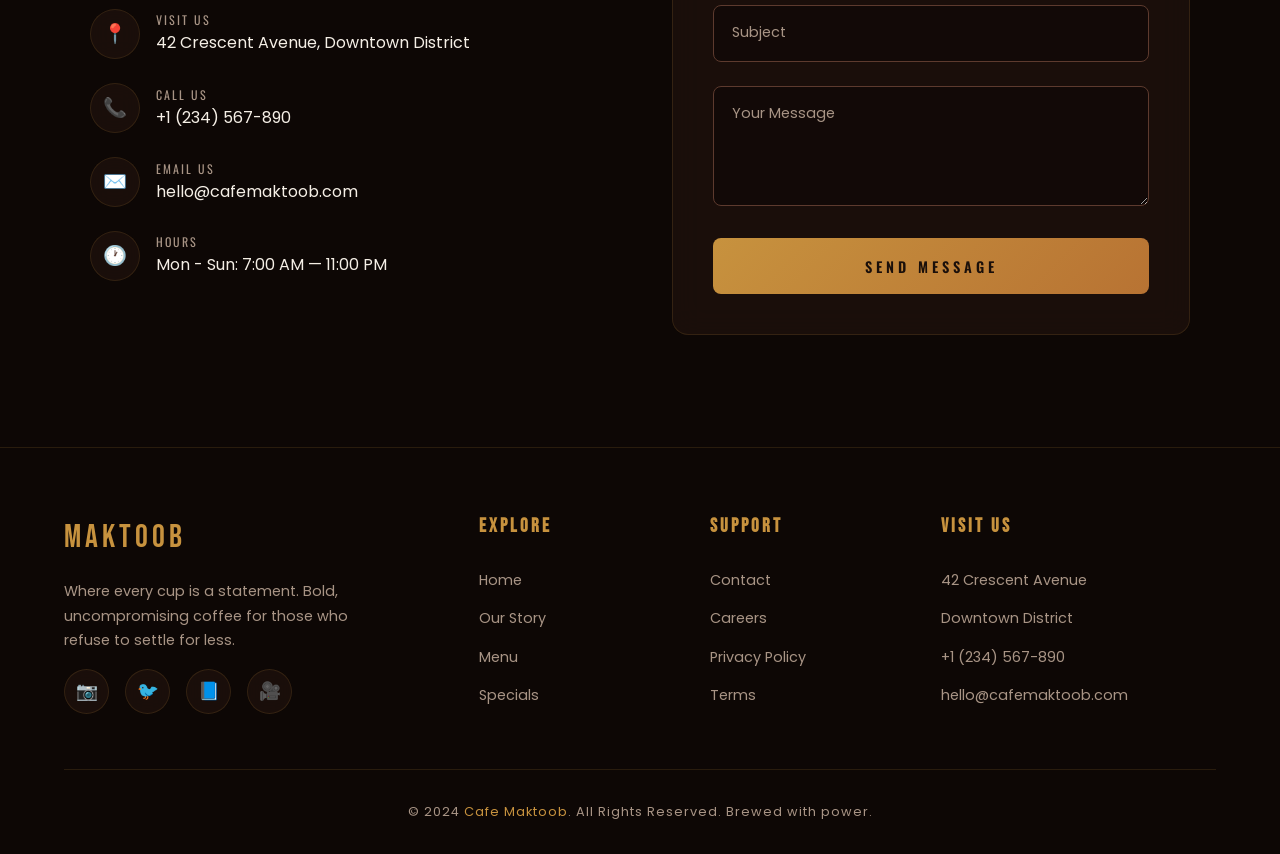
==== commit 70c55939: "Update index.html" ====
--- a/index.html
+++ b/index.html
@@ -43,7 +43,7 @@
   <!-- Hero Section -->
   <section class="hero" id="home">
     <div class="hero-bg">
-      <img src="hero-coffee.png" alt="Premium coffee experience at Cafe Maktoob">
+      <img src="images/hero-coffee.png" alt="Premium coffee experience at Cafe Maktoob">
     </div>
     <div class="hero-overlay"></div>
     <div class="hero-content">
@@ -73,7 +73,7 @@
     </div>
     <div class="about-wrapper">
       <div class="about-image reveal-left">
-        <img src="hero-coffee.png" alt="Cafe Maktoob artisan coffee brewing">
+        <img src="images/hero-coffee.png" alt="Cafe Maktoob artisan coffee brewing">
       </div>
       <div class="about-text reveal-right">
         <h3>Not Just Coffee. A Revolution.</h3>
@@ -122,7 +122,7 @@
 
       <div class="menu-card reveal" data-category="hot">
         <div class="menu-card-image">
-          <img src="menu-espresso.png" alt="Espresso Nero">
+          <img src="images/menu-espresso.png" alt="Espresso Nero">
           <div class="menu-card-overlay"></div>
         </div>
         <div class="menu-card-body">
@@ -137,7 +137,7 @@
 
       <div class="menu-card reveal" data-category="hot">
         <div class="menu-card-image">
-          <img src="menu-latte.png" alt="Caramel Inferno">
+          <img src="images/menu-latte.png" alt="Caramel Inferno">
           <div class="menu-card-overlay"></div>
         </div>
         <div class="menu-card-body">
@@ -152,7 +152,7 @@
 
       <div class="menu-card reveal" data-category="hot signature">
         <div class="menu-card-image">
-          <img src="menu-mocha.png" alt="Dark Mocha Fury">
+          <img src="images/menu-mocha.png" alt="Dark Mocha Fury">
           <div class="menu-card-overlay"></div>
         </div>
         <div class="menu-card-body">
@@ -167,7 +167,7 @@
 
       <div class="menu-card reveal" data-category="cold">
         <div class="menu-card-image">
-          <img src="menu-espresso.png" alt="Iced Obsidian">
+          <img src="images/menu-espresso.png" alt="Iced Obsidian">
           <div class="menu-card-overlay"></div>
         </div>
         <div class="menu-card-body">
@@ -182,7 +182,7 @@
 
       <div class="menu-card reveal" data-category="hot signature">
         <div class="menu-card-image">
-          <img src="menu-latte.png" alt="Sultan's Gold">
+          <img src="images/menu-latte.png" alt="Sultan's Gold">
           <div class="menu-card-overlay"></div>
         </div>
         <div class="menu-card-body">
@@ -197,7 +197,7 @@
 
       <div class="menu-card reveal" data-category="cold signature">
         <div class="menu-card-image">
-          <img src="menu-mocha.png" alt="Velvet Frost">
+          <img src="images/menu-mocha.png" alt="Velvet Frost">
           <div class="menu-card-overlay"></div>
         </div>
         <div class="menu-card-body">
@@ -217,7 +217,7 @@
   <section class="section special-brew" id="special">
     <div class="special-wrapper">
       <div class="special-image reveal-left">
-        <img src="special-brew.png" alt="Maktoob Elixir - Signature Special Brew">
+        <img src="images/special-brew.png" alt="Maktoob Elixir - Signature Special Brew">
       </div>
       <div class="special-info reveal-right">
         <span class="section-label">Limited Edition</span>
@@ -226,15 +226,19 @@
         <p>This isn't just coffee. It's an experience that rewrites your definition of flavor.</p>
         <div class="special-features">
           <div class="feature-item">
+            <span class="feature-icon">🔥</span>
             <span class="feature-text">Oak-Barrel Aged</span>
           </div>
           <div class="feature-item">
+            <span class="feature-icon">🌍</span>
             <span class="feature-text">Single Origin</span>
           </div>
           <div class="feature-item">
+            <span class="feature-icon">⚡</span>
             <span class="feature-text">Hand-Roasted</span>
           </div>
           <div class="feature-item">
+            <span class="feature-icon">👑</span>
             <span class="feature-text">Limited Batch</span>
           </div>
         </div>
@@ -335,21 +339,21 @@
           <div class="contact-icon">📍</div>
           <div class="contact-detail-text">
             <span>Visit Us</span>
-            <p>42 maya Nagar , Anand Gujrat</p>
+            <p>42 Crescent Avenue, Downtown District</p>
           </div>
         </div>
         <div class="contact-detail">
           <div class="contact-icon">📞</div>
           <div class="contact-detail-text">
             <span>Call Us</span>
-            <a href="tel:+1234567890">+91 7837632523</a>
+            <a href="tel:+1234567890">+1 (234) 567-890</a>
           </div>
         </div>
         <div class="contact-detail">
           <div class="contact-icon">✉️</div>
           <div class="contact-detail-text">
             <span>Email Us</span>
-            <a href="mailto:garv@cafemaktoob.com">garv@cafemaktoob.com</a>
+            <a href="mailto:hello@cafemaktoob.com">hello@cafemaktoob.com</a>
           </div>
         </div>
         <div class="contact-detail">
@@ -418,10 +422,10 @@
       <div class="footer-column">
         <h4>Visit Us</h4>
         <ul>
-          <li><a href="#">42 maya Nagar, Anand Gujrat</a></li>
-          <li><a href="#"> Anand Gujrat</a></li>
-          <li><a href="tel:+917837632523">+91 7837632523</a></li>
-          <li><a href="mailto:garv@cafemaktoob.com">garv@cafemaktoob.com</a></li>
+          <li><a href="#">42 Crescent Avenue</a></li>
+          <li><a href="#">Downtown District</a></li>
+          <li><a href="tel:+1234567890">+1 (234) 567-890</a></li>
+          <li><a href="mailto:hello@cafemaktoob.com">hello@cafemaktoob.com</a></li>
         </ul>
       </div>
     </div>
@@ -429,6 +433,36 @@
       <p>&copy; 2024 <span class="caramel">Cafe Maktoob</span>. All Rights Reserved. Brewed with power.</p>
     </div>
   </footer>
+
+  <!-- Chatbot Widget -->
+  <div class="chatbot-widget" id="chatbotWidget">
+    <div class="chatbot-window" id="chatbotWindow">
+      <div class="chatbot-header">
+        <div class="chatbot-header-info">
+          <div class="chatbot-avatar">☕</div>
+          <div>
+            <span class="chatbot-name">Maktoob Assistant</span>
+            <span class="chatbot-status">Online</span>
+          </div>
+        </div>
+        <button class="chatbot-close" id="chatbotClose" aria-label="Close chat">✕</button>
+      </div>
+      <div class="chatbot-body">
+        <iframe
+          src="https://www.chatbase.co/chatbot-iframe/IB__ufoRImeTzU3miS1iC"
+          width="100%"
+          height="100%"
+          frameborder="0"
+          allow="microphone"
+          style="border: none; background: transparent;"
+        ></iframe>
+      </div>
+    </div>
+    <button class="chatbot-toggle" id="chatbotToggle" aria-label="Open chat">
+      <span class="chatbot-toggle-icon" id="chatbotIcon">💬</span>
+      <span class="chatbot-pulse"></span>
+    </button>
+  </div>
 
   <!-- Back to Top -->
   <button class="back-to-top" id="backToTop" aria-label="Back to top">↑</button>
@@ -436,6 +470,3 @@
   <script src="script.js"></script>
 </body>
 </html>
-
-
-
--- a/styles.css
+++ b/styles.css
@@ -1539,3 +1539,191 @@
     height: 42px;
   }
 }
+
+/* ── Chatbot Widget ── */
+.chatbot-widget {
+  position: fixed;
+  bottom: 2rem;
+  right: 2rem;
+  z-index: 9999;
+  display: flex;
+  flex-direction: column;
+  align-items: flex-end;
+  gap: 1rem;
+}
+
+.chatbot-toggle {
+  width: 64px;
+  height: 64px;
+  border-radius: 50%;
+  border: 2px solid var(--caramel);
+  background: linear-gradient(135deg, var(--espresso), var(--mocha));
+  color: var(--caramel);
+  cursor: pointer;
+  display: flex;
+  align-items: center;
+  justify-content: center;
+  position: relative;
+  transition: var(--transition-smooth);
+  box-shadow: 0 8px 32px rgba(0, 0, 0, 0.5), 0 0 20px var(--shadow-caramel);
+}
+
+.chatbot-toggle:hover {
+  transform: scale(1.1);
+  box-shadow: 0 12px 40px rgba(0, 0, 0, 0.6), 0 0 35px var(--shadow-caramel);
+  border-color: var(--gold-accent);
+}
+
+.chatbot-toggle-icon {
+  font-size: 1.6rem;
+  transition: transform 0.4s ease;
+  line-height: 1;
+}
+
+.chatbot-widget.open .chatbot-toggle-icon {
+  transform: rotate(90deg);
+}
+
+.chatbot-pulse {
+  position: absolute;
+  inset: -4px;
+  border-radius: 50%;
+  border: 2px solid var(--caramel);
+  animation: chatPulse 2s ease-in-out infinite;
+  pointer-events: none;
+}
+
+.chatbot-widget.open .chatbot-pulse {
+  display: none;
+}
+
+@keyframes chatPulse {
+  0% { transform: scale(1); opacity: 0.6; }
+  50% { transform: scale(1.25); opacity: 0; }
+  100% { transform: scale(1); opacity: 0; }
+}
+
+.chatbot-window {
+  width: 400px;
+  height: 550px;
+  border-radius: 16px;
+  overflow: hidden;
+  background: var(--espresso);
+  border: 1px solid var(--glass-border);
+  box-shadow: 0 25px 80px rgba(0, 0, 0, 0.6), 0 0 40px var(--shadow-caramel);
+  display: flex;
+  flex-direction: column;
+  transform: scale(0) translateY(20px);
+  transform-origin: bottom right;
+  opacity: 0;
+  pointer-events: none;
+  transition: transform 0.4s cubic-bezier(0.34, 1.56, 0.64, 1), opacity 0.3s ease;
+}
+
+.chatbot-widget.open .chatbot-window {
+  transform: scale(1) translateY(0);
+  opacity: 1;
+  pointer-events: all;
+}
+
+.chatbot-header {
+  display: flex;
+  align-items: center;
+  justify-content: space-between;
+  padding: 1rem 1.2rem;
+  background: linear-gradient(135deg, var(--mocha), var(--espresso));
+  border-bottom: 1px solid var(--glass-border);
+  flex-shrink: 0;
+}
+
+.chatbot-header-info {
+  display: flex;
+  align-items: center;
+  gap: 0.75rem;
+}
+
+.chatbot-avatar {
+  width: 38px;
+  height: 38px;
+  border-radius: 50%;
+  background: linear-gradient(135deg, var(--caramel), var(--copper));
+  display: flex;
+  align-items: center;
+  justify-content: center;
+  font-size: 1.2rem;
+  flex-shrink: 0;
+}
+
+.chatbot-name {
+  display: block;
+  font-family: var(--font-accent);
+  font-size: 0.9rem;
+  font-weight: 600;
+  letter-spacing: 1px;
+  text-transform: uppercase;
+  color: var(--off-white);
+}
+
+.chatbot-status {
+  display: block;
+  font-size: 0.7rem;
+  color: #4caf50;
+  letter-spacing: 1px;
+  text-transform: uppercase;
+}
+
+.chatbot-close {
+  width: 32px;
+  height: 32px;
+  border-radius: 50%;
+  border: 1px solid var(--glass-border);
+  background: transparent;
+  color: var(--warm-gray);
+  font-size: 0.9rem;
+  cursor: pointer;
+  display: flex;
+  align-items: center;
+  justify-content: center;
+  transition: var(--transition-smooth);
+}
+
+.chatbot-close:hover {
+  background: var(--caramel);
+  color: var(--dark-chocolate);
+  border-color: var(--caramel);
+}
+
+.chatbot-body {
+  flex: 1;
+  overflow: hidden;
+  background: var(--dark-chocolate);
+}
+
+.chatbot-body iframe {
+  width: 100%;
+  height: 100%;
+  border: none;
+}
+
+/* Chatbot responsive */
+@media (max-width: 480px) {
+  .chatbot-widget {
+    bottom: 1rem;
+    right: 1rem;
+  }
+
+  .chatbot-window {
+    width: calc(100vw - 2rem);
+    height: 70vh;
+    border-radius: 12px;
+  }
+
+  .chatbot-toggle {
+    width: 56px;
+    height: 56px;
+  }
+
+  .chatbot-toggle-icon {
+    font-size: 1.4rem;
+  }
+}
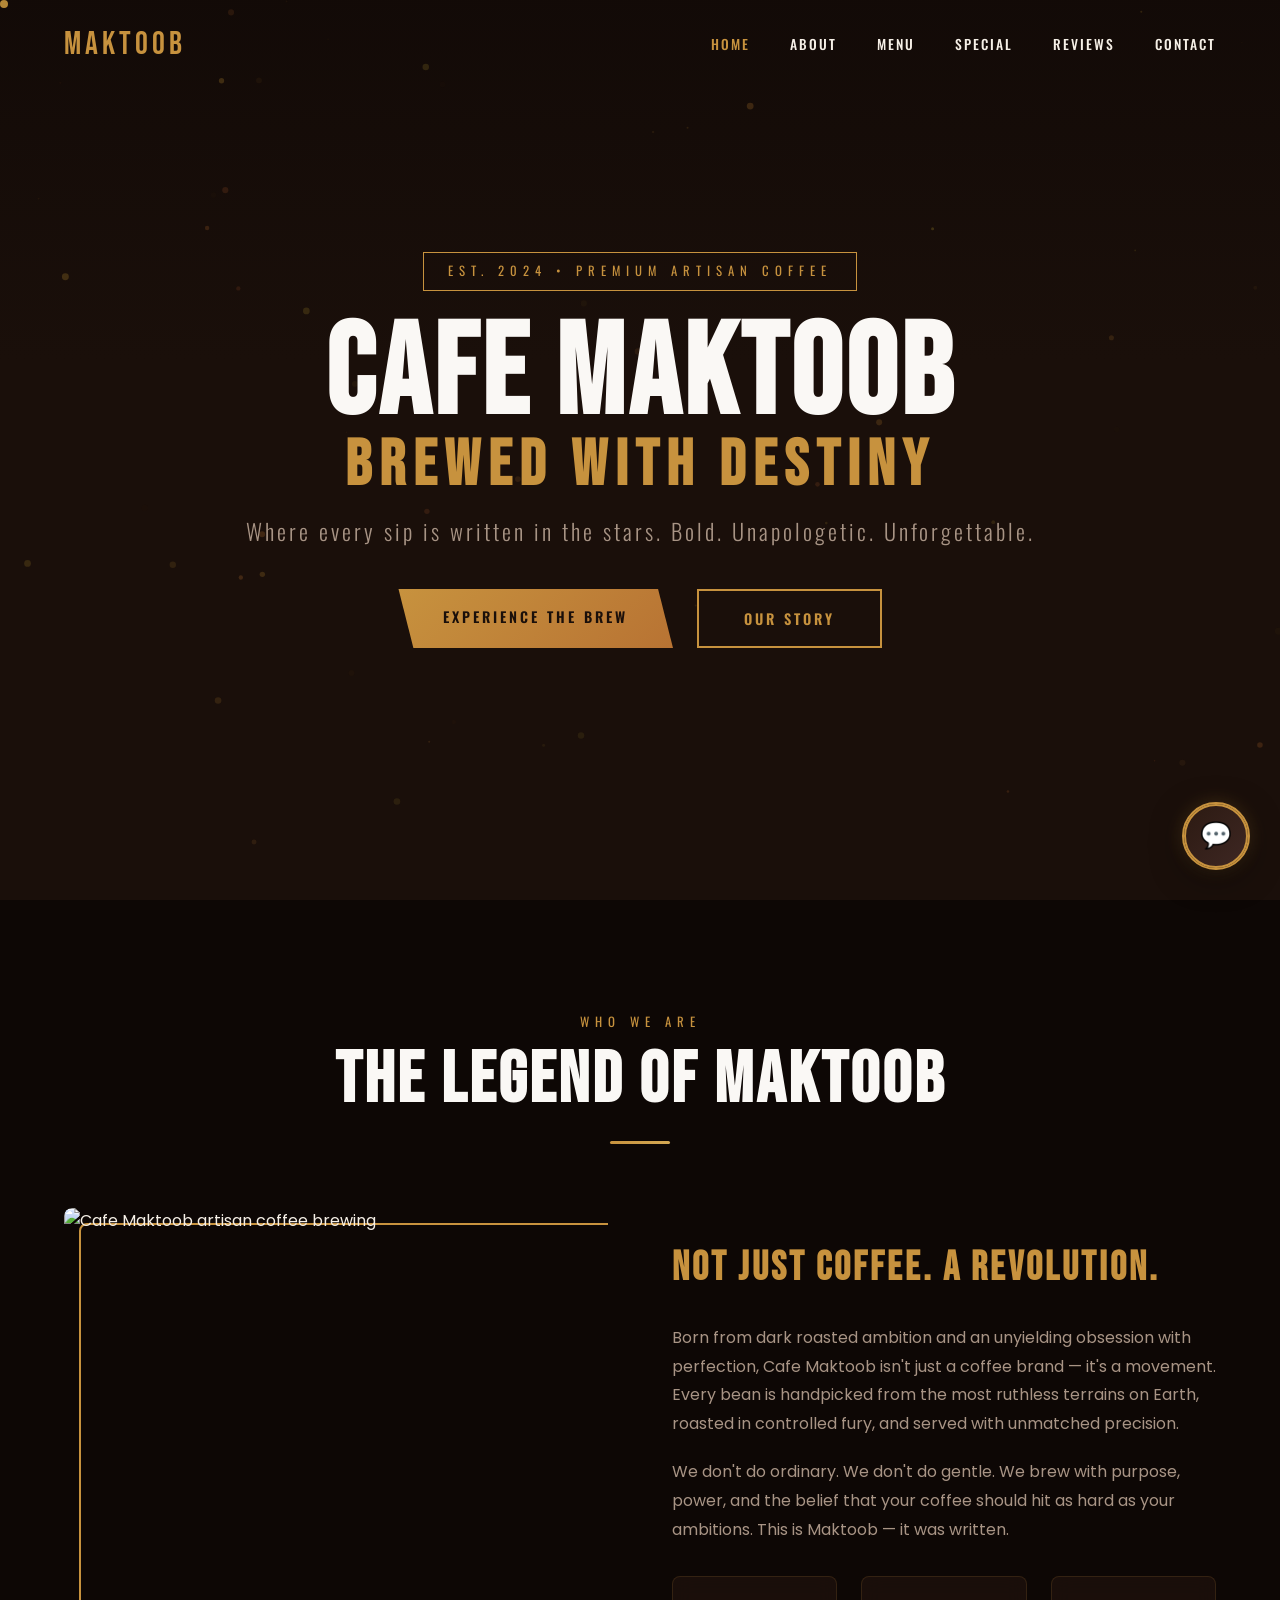
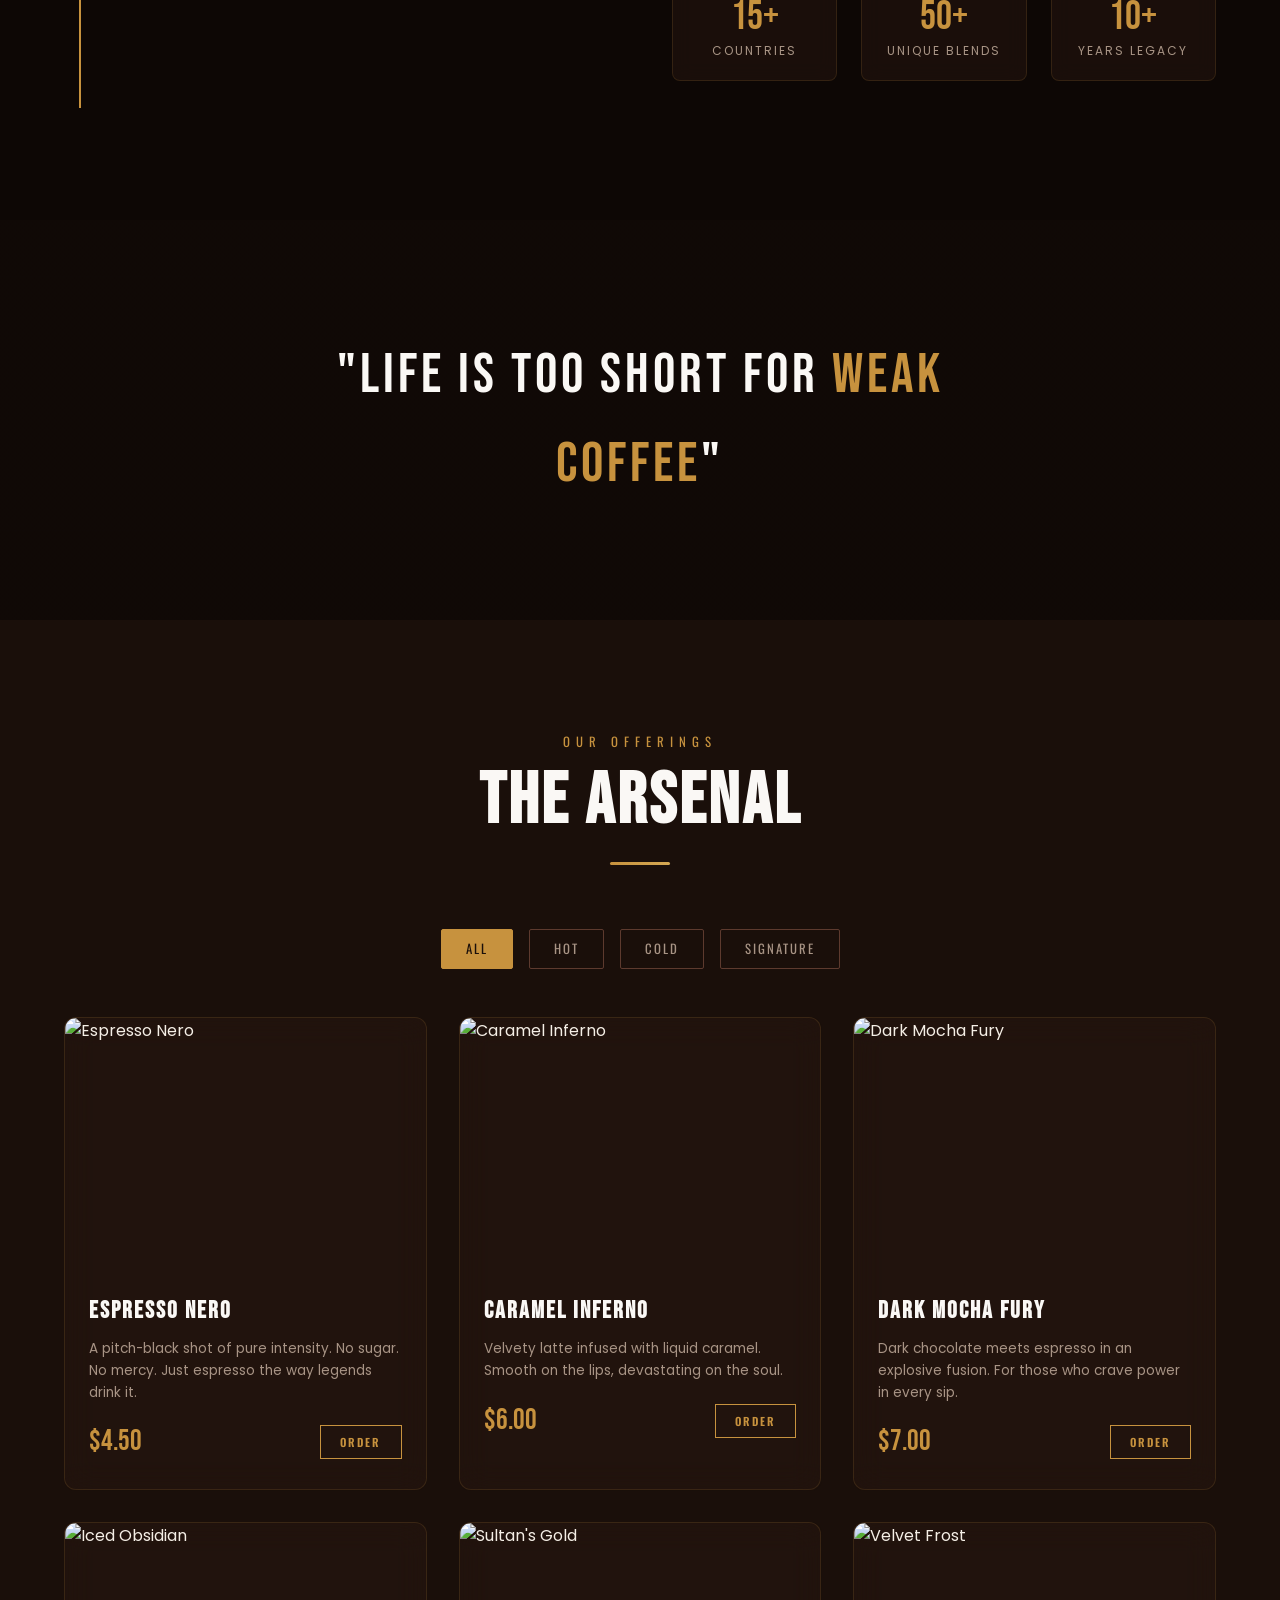
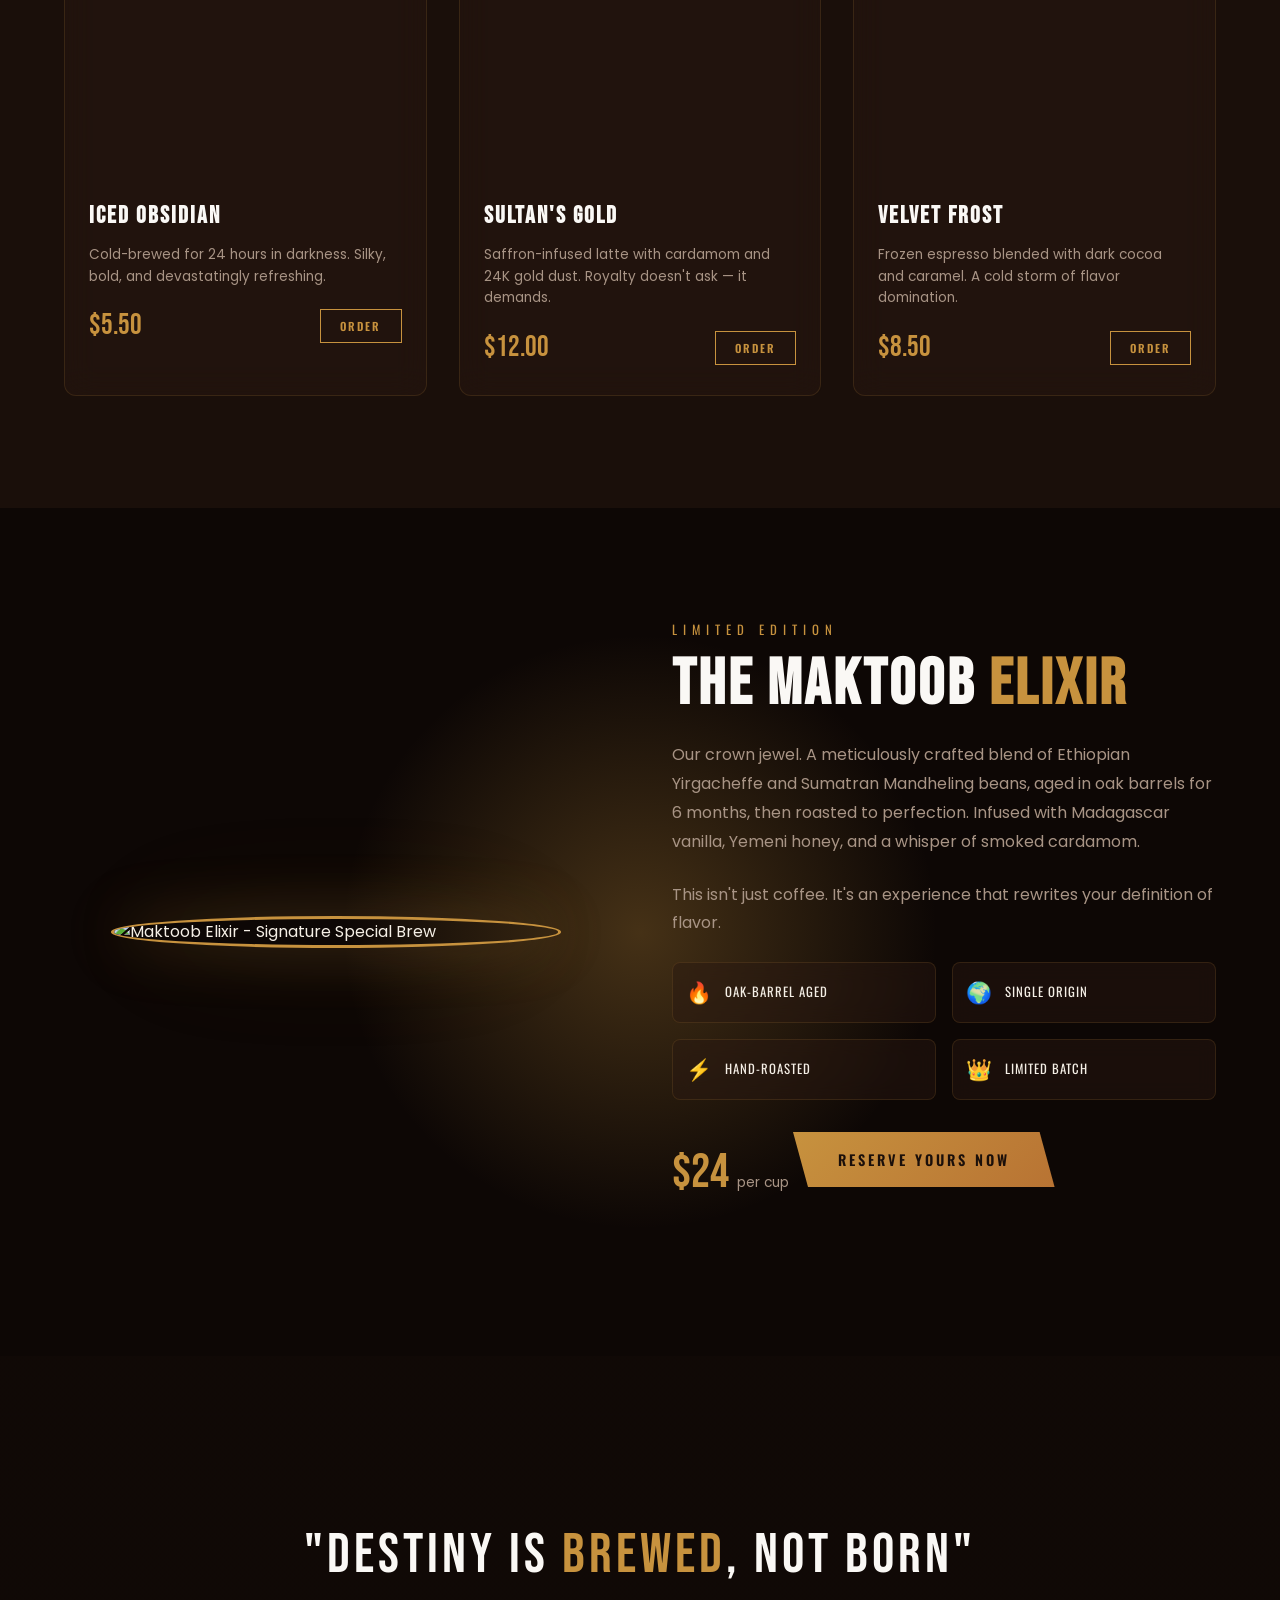
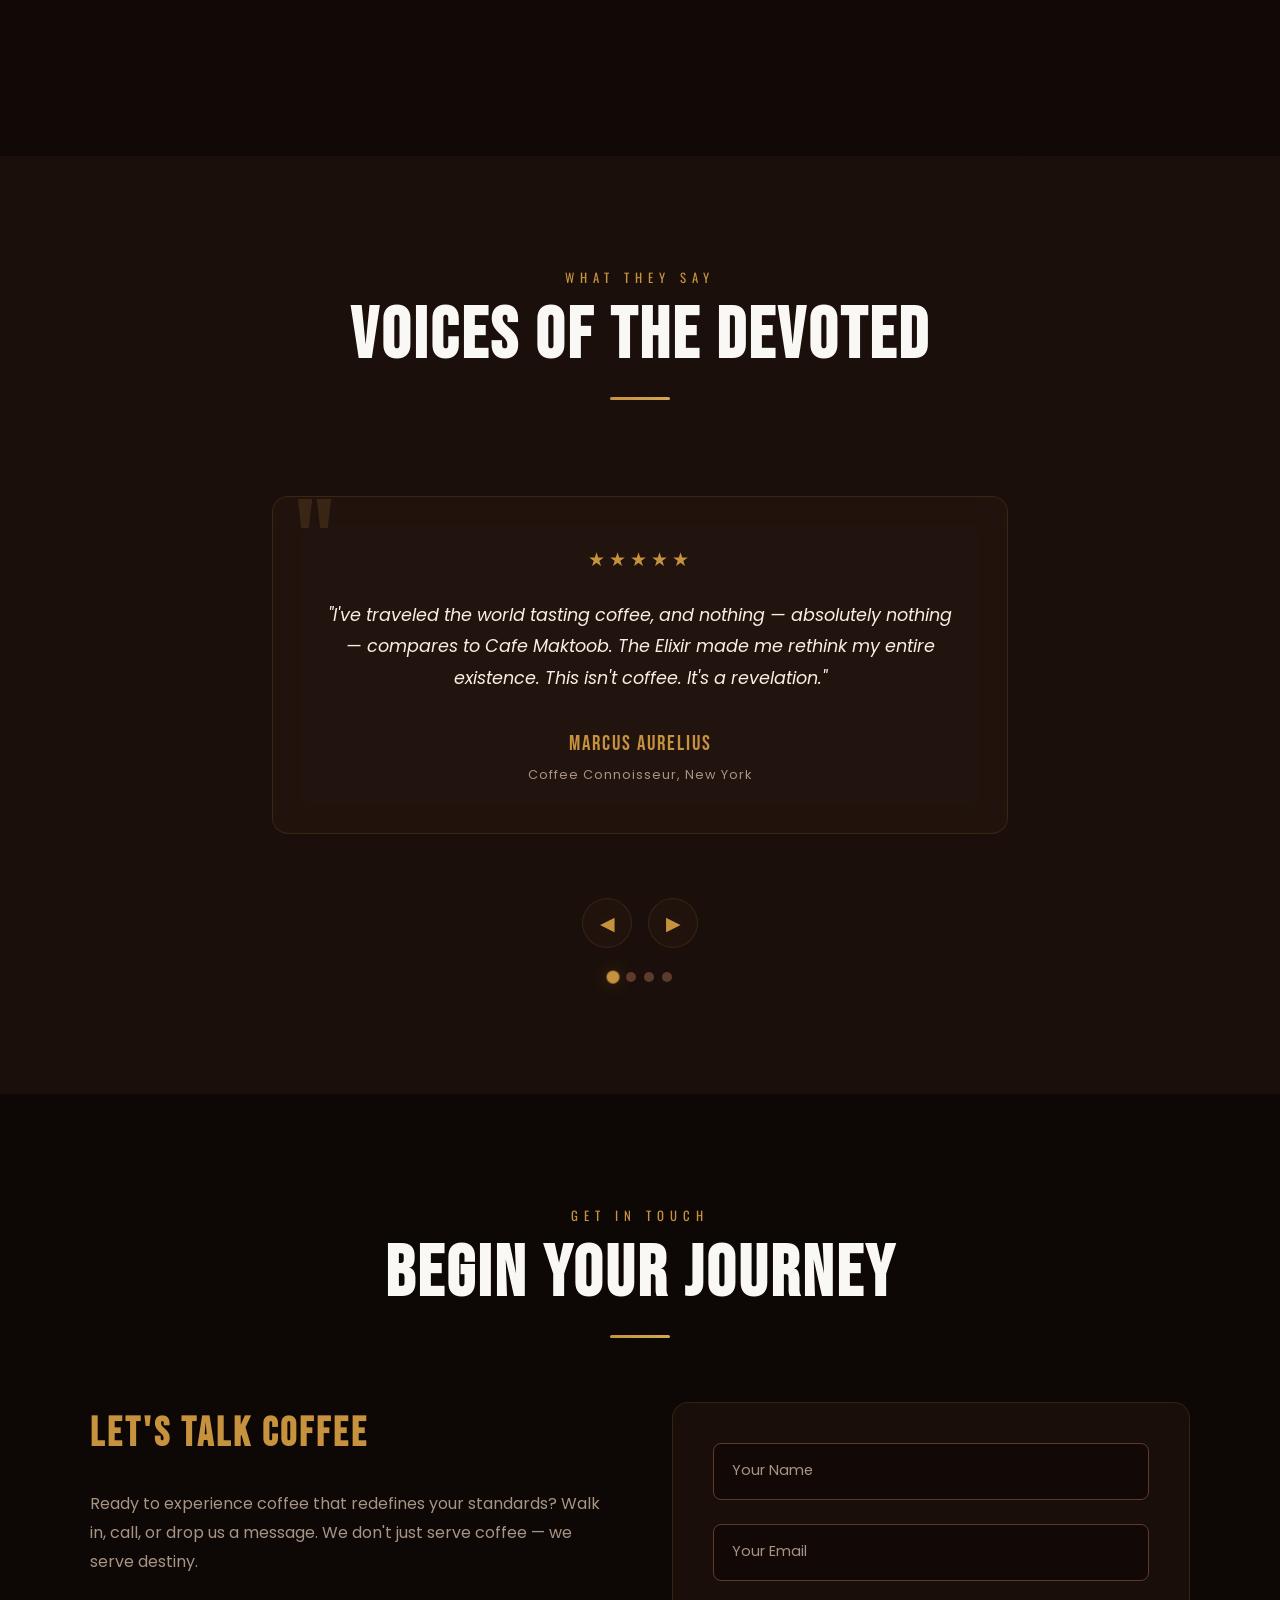
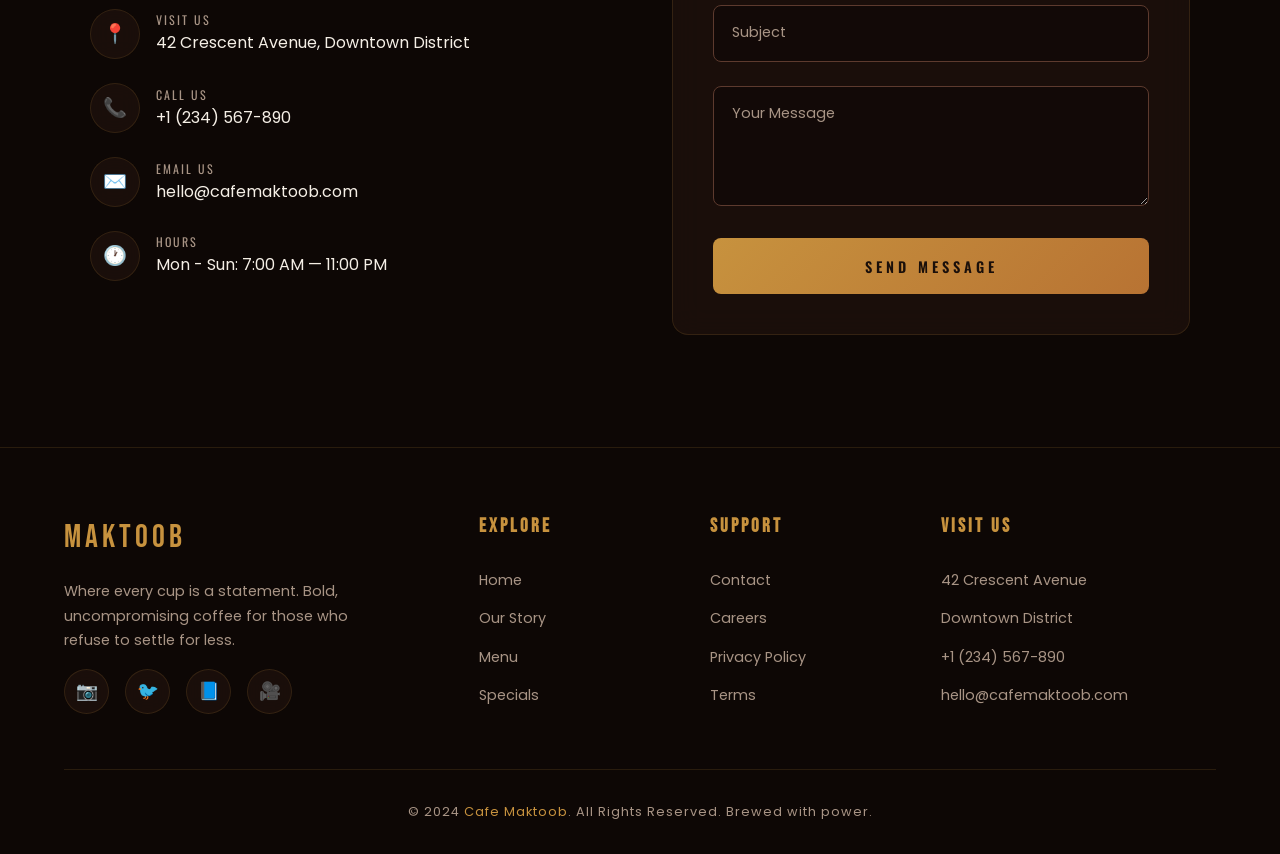
==== commit 2b9965b1: "Update index.html" ====
--- a/index.html
+++ b/index.html
@@ -58,10 +58,10 @@
         <a href="#about" class="btn btn-outline">Our Story</a>
       </div>
     </div>
-    <div class="scroll-indicator">
+    <!-- <div class="scroll-indicator">
       <span>Scroll Down</span>
       <div class="scroll-line"></div>
-    </div>
+    </div> -->
   </section>
 
   <!-- About Section -->
